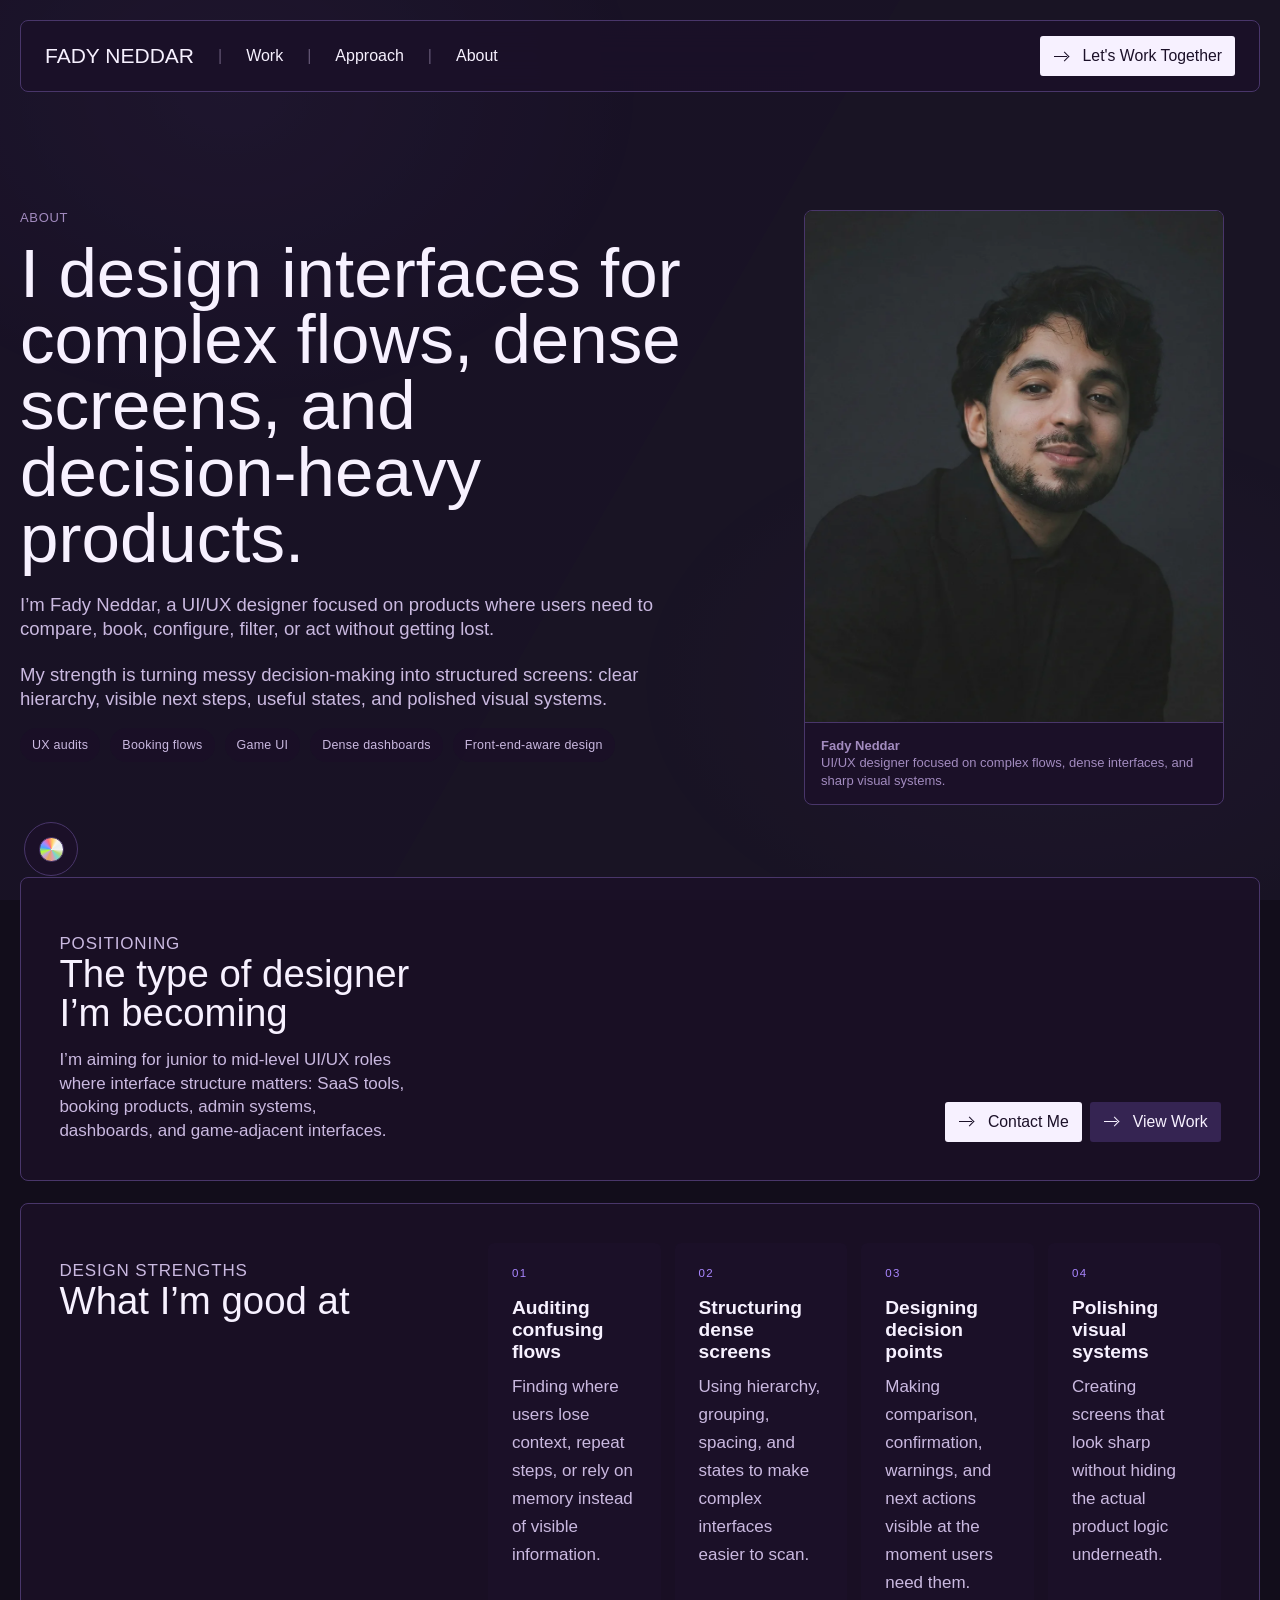
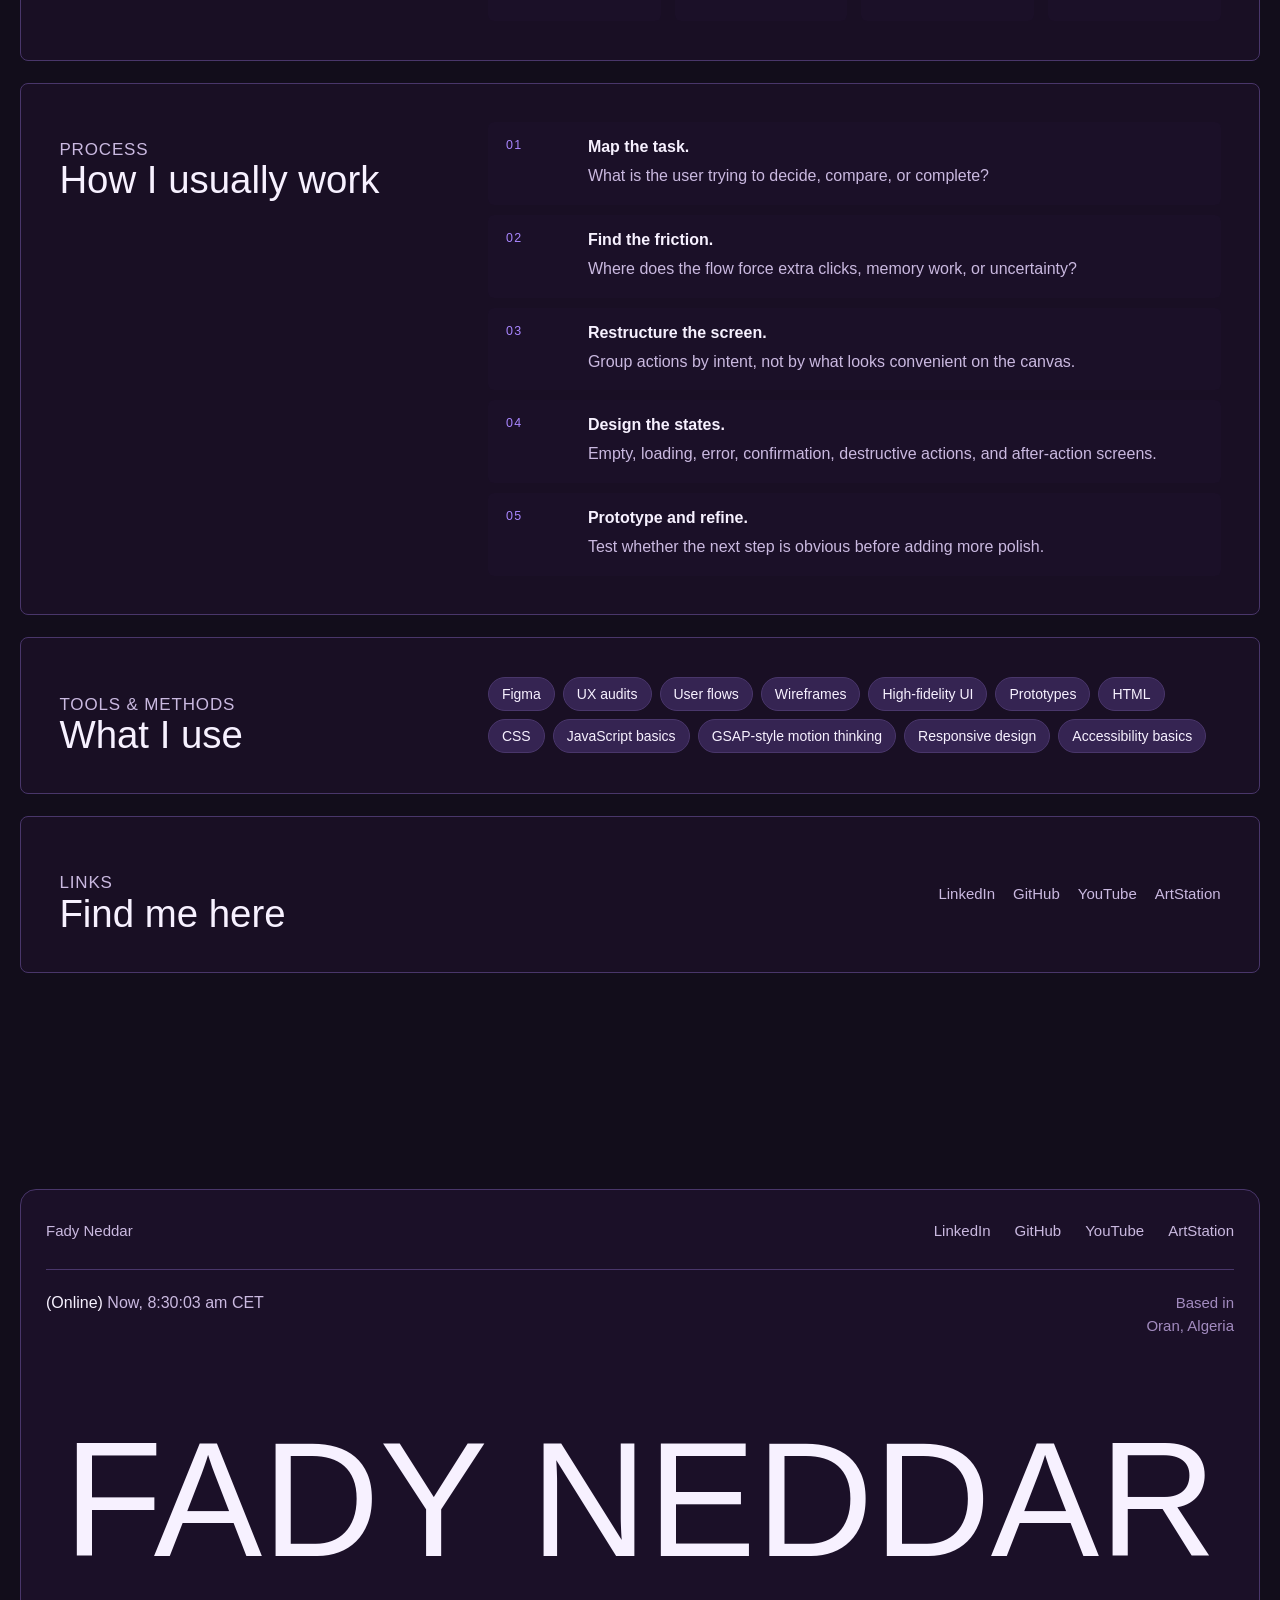
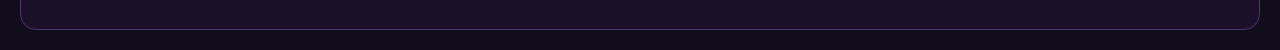
==== about.html @ a7735e92 "Initial commit" ====
<!doctype html>
<html lang="en" data-theme="violet">
  <head>
    <meta charset="utf-8" />
    <meta name="viewport" content="width=device-width, initial-scale=1" />
    <title>About | Fady Neddar - UI/UX Designer</title>
    <meta
      name="description"
      content="About Fady Neddar, a UI/UX designer focused on complex products, dashboards, booking flows, UX audits, prototypes, and interaction-heavy interfaces."
    />
    <meta property="og:type" content="website" />
    <meta property="og:title" content="About Fady Neddar - UI/UX Designer" />
    <meta
      property="og:description"
      content="UI/UX designer focused on complex products, dashboards, booking flows, UX audits, prototypes, and interaction-heavy interfaces."
    />
    <meta property="og:image" content="./imgs/social-preview.png" />
    <meta name="twitter:card" content="summary_large_image" />
    <meta name="twitter:title" content="About Fady Neddar - UI/UX Designer" />
    <meta
      name="twitter:description"
      content="UI/UX designer focused on complex products, dashboards, booking flows, UX audits, prototypes, and interaction-heavy interfaces."
    />
    <meta name="twitter:image" content="./imgs/social-preview.png" />
    <link rel="icon" href="./favicon.svg" type="image/svg+xml" />
    <meta name="theme-color" content="#121312" />
    <script>
      try {
        const theme = localStorage.getItem("portfolio-theme") || "default";
        const themeBackgrounds = {
          default: "#121312",
          olive: "#11140e",
          cyan: "#101618",
          wine: "#170f12",
          ember: "#17110d",
          plum: "#141018",
          mono: "#111111",
          paper: "#f3efe8",
          "mint-light": "#e9f0e8",
          "sky-light": "#e8eef0",
          "blush-light": "#f0e9e9",
          pink: "#f5e5ee",
          acid: "#0b1009",
          ocean: "#09111d",
          violet: "#120d1b",
          ruby: "#170d10",
          gold: "#171307",
          "teal-light": "#e2f2ef",
          "lilac-light": "#eee9f6",
          "citrus-light": "#f4f1df"
        };
        const themeTransitionBackgrounds = {
          default: "#0e0f0e",
          olive: "#0c100b",
          cyan: "#0b1010",
          wine: "#100b0d",
          ember: "#100d0a",
          plum: "#0f0c11",
          mono: "#050505",
          paper: "#ded9cf",
          "mint-light": "#d9e2d7",
          "sky-light": "#d7e2e6",
          "blush-light": "#e2d6d8",
          pink: "#ead1df",
          acid: "#080d07",
          ocean: "#060d16",
          violet: "#0e0916",
          ruby: "#10090b",
          gold: "#100d05",
          "teal-light": "#d0e5e0",
          "lilac-light": "#ddd5ea",
          "citrus-light": "#e5dec0"
        };
        document.documentElement.setAttribute("data-theme", theme);
        document.documentElement.style.setProperty("--initial-bg", themeBackgrounds[theme] || "#121312");
        document.documentElement.style.setProperty("--initial-transition-bg", themeTransitionBackgrounds[theme] || "#0e0f0e");
      } catch {
        document.documentElement.setAttribute("data-theme", "default");
        document.documentElement.style.setProperty("--initial-bg", "#121312");
        document.documentElement.style.setProperty("--initial-transition-bg", "#0e0f0e");
      }
    </script>
    <style>
      html,
      body {
        min-height: 100%;
        margin: 0;
        background: var(--initial-bg, #121312);
        color: #f1f1f1;
        color-scheme: dark;
      }

      body {
        min-height: 100vh;
      }

      .page-transition {
        position: fixed;
        inset: 0;
        z-index: 500;
        pointer-events: none;
        background: var(--initial-transition-bg, var(--initial-bg, #121312));
      }
    </style>
    <link rel="stylesheet" href="./styles.css" />
  </head>
  <body>
    <div class="page-transition" aria-hidden="true"></div>
    <div class="background-waves" aria-hidden="true">
      <span></span>
      <span></span>
      <span></span>
    </div>

    <header class="site-header" aria-label="Primary navigation">
      <nav class="nav-shell">
        <div class="nav-left">
          <a class="brand" href="./index.html" aria-label="Fady Neddar home">
            <span>Fady Neddar</span>
          </a>
          <span class="divider" aria-hidden="true">|</span>
          <a href="./work.html">Work</a>
          <span class="divider" aria-hidden="true">|</span>
          <a href="./index.html#approach">Approach</a>
          <span class="divider" aria-hidden="true">|</span>
          <a href="./about.html" aria-current="page">About</a>
        </div>
        <button
          class="mobile-menu-toggle"
          type="button"
          aria-label="Open menu"
          aria-expanded="false"
          aria-controls="mobile-menu"
          data-mobile-menu-toggle
        >
          <span aria-hidden="true"></span>
          <span aria-hidden="true"></span>
        </button>
        <button class="button button-light nav-cta" type="button" data-contact-open>
          <span class="icon-arrow" aria-hidden="true"></span>
          <span>Let's Work Together</span>
        </button>
        <div class="mobile-menu" id="mobile-menu" data-mobile-menu aria-hidden="true">
          <a href="./work.html">Work</a>
          <a href="./index.html#approach">Approach</a>
          <a href="./about.html" aria-current="page">About</a>
          <button class="button button-light" type="button" data-contact-open>
            <span class="icon-arrow" aria-hidden="true"></span>
            <span>Let's Work Together</span>
          </button>
        </div>
      </nav>
    </header>

    <main id="top" class="about-page about-page-upgraded">
      <section class="about-hero" aria-labelledby="about-title">
        <div class="about-copy">
          <p class="about-kicker">About</p>
          <h1 id="about-title">I design interfaces for complex flows, dense screens, and decision-heavy products.</h1>
          <p>
            I’m Fady Neddar, a UI/UX designer focused on products where users need to compare, book, configure, filter, or act without getting lost.
          </p>
          <p>
            My strength is turning messy decision-making into structured screens: clear hierarchy, visible next steps, useful states, and polished visual systems.
          </p>
          <div class="proof-strip compact" aria-label="Core focus">
            <span>UX audits</span>
            <span>Booking flows</span>
            <span>Game UI</span>
            <span>Dense dashboards</span>
            <span>Front-end-aware design</span>
          </div>
        </div>

        <figure class="about-portrait">
          <img src="./imgs/fady-neddar-portrait.webp" alt="Portrait of Fady Neddar" fetchpriority="high" decoding="async" />
          <figcaption>
            <strong>Fady Neddar</strong><br />
            UI/UX designer focused on complex flows, dense interfaces, and sharp visual systems.
          </figcaption>
        </figure>
      </section>

      <section class="about-panel about-cv" aria-labelledby="positioning-title">
        <div>
          <p class="about-kicker">Positioning</p>
          <h2 id="positioning-title">The type of designer I’m becoming</h2>
          <p>
            I’m aiming for junior to mid-level UI/UX roles where interface structure matters: SaaS tools, booking products, admin systems, dashboards, and game-adjacent interfaces.
          </p>
        </div>
        <div class="about-actions">
          <a class="button button-light" href="mailto:fadyneddar@gmail.com?subject=Portfolio%20conversation">
            <span class="icon-arrow" aria-hidden="true"></span>
            <span>Contact Me</span>
          </a>
          <a class="button button-dark" href="./work.html">
            <span class="icon-arrow" aria-hidden="true"></span>
            <span>View Work</span>
          </a>
        </div>
      </section>

      <section class="about-panel" aria-labelledby="focus-title">
        <div>
          <p class="about-kicker">Design strengths</p>
          <h2 id="focus-title">What I’m good at</h2>
        </div>
        <div class="about-focus-grid">
          <article>
            <span>01</span>
            <h3>Auditing confusing flows</h3>
            <p>Finding where users lose context, repeat steps, or rely on memory instead of visible information.</p>
          </article>
          <article>
            <span>02</span>
            <h3>Structuring dense screens</h3>
            <p>Using hierarchy, grouping, spacing, and states to make complex interfaces easier to scan.</p>
          </article>
          <article>
            <span>03</span>
            <h3>Designing decision points</h3>
            <p>Making comparison, confirmation, warnings, and next actions visible at the moment users need them.</p>
          </article>
          <article>
            <span>04</span>
            <h3>Polishing visual systems</h3>
            <p>Creating screens that look sharp without hiding the actual product logic underneath.</p>
          </article>
        </div>
      </section>

      <section class="about-panel" aria-labelledby="process-title">
        <div>
          <p class="about-kicker">Process</p>
          <h2 id="process-title">How I usually work</h2>
        </div>
        <ol class="process-list" aria-label="Design process">
          <li><strong>Map the task.</strong><span>What is the user trying to decide, compare, or complete?</span></li>
          <li><strong>Find the friction.</strong><span>Where does the flow force extra clicks, memory work, or uncertainty?</span></li>
          <li><strong>Restructure the screen.</strong><span>Group actions by intent, not by what looks convenient on the canvas.</span></li>
          <li><strong>Design the states.</strong><span>Empty, loading, error, confirmation, destructive actions, and after-action screens.</span></li>
          <li><strong>Prototype and refine.</strong><span>Test whether the next step is obvious before adding more polish.</span></li>
        </ol>
      </section>

      <section class="about-panel" aria-labelledby="credibility-title">
        <div>
          <p class="about-kicker">Tools & methods</p>
          <h2 id="credibility-title">What I use</h2>
        </div>
        <ul class="skill-chip-list" aria-label="Skills and tools">
          <li>Figma</li>
          <li>UX audits</li>
          <li>User flows</li>
          <li>Wireframes</li>
          <li>High-fidelity UI</li>
          <li>Prototypes</li>
          <li>HTML</li>
          <li>CSS</li>
          <li>JavaScript basics</li>
          <li>GSAP-style motion thinking</li>
          <li>Responsive design</li>
          <li>Accessibility basics</li>
        </ul>
      </section>

      <section class="about-panel about-links" aria-labelledby="links-title">
        <div>
          <p class="about-kicker">Links</p>
          <h2 id="links-title">Find me here</h2>
        </div>
        <nav class="social-links" aria-label="Social links">
          <a href="https://www.linkedin.com/in/fady-neddar-0b409b3a3/" target="_blank" rel="noopener noreferrer">LinkedIn</a>
          <a href="https://github.com/neddarfaddy" target="_blank" rel="noopener noreferrer">GitHub</a>
          <a href="https://www.youtube.com/@Shaheen602" target="_blank" rel="noopener noreferrer">YouTube</a>
          <a href="https://www.artstation.com/shahin31" target="_blank" rel="noopener noreferrer">ArtStation</a>
        </nav>
      </section>
    </main>

    <footer class="site-footer" id="contact">
      <div class="footer-top">
        <p>Fady Neddar</p>
        <div class="footer-link-stack">
          <nav class="social-links footer-socials" aria-label="Social links">
            <a href="https://www.linkedin.com/in/fady-neddar-0b409b3a3/" target="_blank" rel="noopener noreferrer">LinkedIn</a>
            <a href="https://github.com/neddarfaddy" target="_blank" rel="noopener noreferrer">GitHub</a>
            <a href="https://www.youtube.com/@Shaheen602" target="_blank" rel="noopener noreferrer">YouTube</a>
            <a href="https://www.artstation.com/shahin31" target="_blank" rel="noopener noreferrer">ArtStation</a>
          </nav>
        </div>
      </div>

      <div class="footer-middle">
        <div>
          <p>
            <span>(Online)</span>
            <span id="footer-time">Now, --:--:-- GMT+1</span>
          </p>
        </div>
        <address>
          <span>Based in</span>
          <span>Oran, Algeria</span>
        </address>
      </div>

      <p class="footer-wordmark">Fady Neddar</p>
    </footer>

    <div class="contact-drawer-shell" id="contact-drawer" aria-hidden="true" inert>
      <button class="contact-backdrop" type="button" data-contact-close aria-label="Close contact form"></button>
      <aside class="contact-drawer" role="dialog" aria-modal="true" aria-labelledby="contact-title" tabindex="-1">
        <button class="drawer-close" type="button" data-contact-close aria-label="Close contact form">x</button>

        <div class="drawer-intro">
          <p>Contact</p>
          <h2 id="contact-title">Let's Work Together</h2>
          <p>Got a role, project, or design audit in mind? Send a short message and I'll reply soon.</p>
        </div>

        <nav class="social-links drawer-socials" aria-label="Social links">
          <a href="https://www.linkedin.com/in/fady-neddar-0b409b3a3/" target="_blank" rel="noopener noreferrer">LinkedIn</a>
          <a href="https://github.com/neddarfaddy" target="_blank" rel="noopener noreferrer">GitHub</a>
          <a href="https://www.youtube.com/@Shaheen602" target="_blank" rel="noopener noreferrer">YouTube</a>
          <a href="https://www.artstation.com/shahin31" target="_blank" rel="noopener noreferrer">ArtStation</a>
        </nav>

        <form class="contact-form" id="contact-form" action="https://formsubmit.co/fadyneddar@gmail.com" method="POST">
          <input type="hidden" name="_captcha" value="false" />
          <input type="hidden" name="_template" value="table" />
          <input type="hidden" name="_subject" value="Portfolio enquiry from Fady Neddar portfolio" />
          <input class="form-honey" type="text" name="_honey" tabindex="-1" autocomplete="off" aria-hidden="true" />
          <div class="form-row">
            <label><span>First Name <em>*</em></span><input type="text" name="firstName" placeholder="First name" required /></label>
            <label><span>Last Name <em>*</em></span><input type="text" name="lastName" placeholder="Last name" required /></label>
          </div>
          <label><span>Email Address <em>*</em></span><input type="email" name="email" placeholder="email@company.com" required /></label>
          <label><span>Message <em>*</em></span><textarea name="message" placeholder="Your message" required></textarea></label>
          <p class="form-status" data-form-status aria-live="polite"></p>
          <button class="button button-light send-button" type="submit"><span class="icon-arrow" aria-hidden="true"></span><span>Send Message</span></button>
        </form>
      </aside>
    </div>

    <div class="theme-picker" data-theme-picker>
      <div class="theme-menu" id="theme-menu" aria-hidden="true">
        <button class="theme-option" type="button" data-theme-value="default"><span class="theme-swatch swatch-default" aria-hidden="true"></span><span>Default</span></button>
        <button class="theme-option" type="button" data-theme-value="olive"><span class="theme-swatch swatch-olive" aria-hidden="true"></span><span>Olive</span></button>
        <button class="theme-option" type="button" data-theme-value="cyan"><span class="theme-swatch swatch-cyan" aria-hidden="true"></span><span>Cyan</span></button>
        <button class="theme-option" type="button" data-theme-value="wine"><span class="theme-swatch swatch-wine" aria-hidden="true"></span><span>Wine</span></button>
        <button class="theme-option" type="button" data-theme-value="ember"><span class="theme-swatch swatch-ember" aria-hidden="true"></span><span>Ember</span></button>
        <button class="theme-option" type="button" data-theme-value="plum"><span class="theme-swatch swatch-plum" aria-hidden="true"></span><span>Plum</span></button>
        <button class="theme-option" type="button" data-theme-value="mono"><span class="theme-swatch swatch-mono" aria-hidden="true"></span><span>Mono</span></button>
        <button class="theme-option" type="button" data-theme-value="paper"><span class="theme-swatch swatch-paper" aria-hidden="true"></span><span>Paper</span></button>
        <button class="theme-option" type="button" data-theme-value="mint-light"><span class="theme-swatch swatch-mint-light" aria-hidden="true"></span><span>Mint</span></button>
        <button class="theme-option" type="button" data-theme-value="sky-light"><span class="theme-swatch swatch-sky-light" aria-hidden="true"></span><span>Sky</span></button>
        <button class="theme-option" type="button" data-theme-value="blush-light"><span class="theme-swatch swatch-blush-light" aria-hidden="true"></span><span>Blush</span></button>
        <button class="theme-option" type="button" data-theme-value="pink"><span class="theme-swatch swatch-pink" aria-hidden="true"></span><span>Pink</span></button>
      </div>
      <button class="theme-toggle" type="button" aria-label="Choose color theme" aria-expanded="false" aria-controls="theme-menu" data-theme-toggle>
        <span class="theme-toggle-mark" aria-hidden="true"></span>
      </button>
    </div>

    <script data-gsap src="https://cdn.jsdelivr.net/npm/gsap@3/dist/gsap.min.js"></script>
    <script src="./script.js"></script>
  </body>
</html>
---- styles.css ----
:root {
  --background: #121312;
  --panel: #151615;
  --panel-rgb: 21, 22, 21;
  --panel-raised: #191a19;
  --panel-muted: #1c1d1c;
  --panel-soft: #232423;
  --stroke: #1c1d1c;
  --text: #f1f1f1;
  --text-muted: #bababa;
  --text-subtle: #9f9f9f;
  --text-dim: #676867;
  --accent: #d6d6d6;
  --transition-bg: #0e0f0e;
  --button-light-hover: #c9c9c9;
  --button-light-hover-text: var(--panel);
  --button-dark-hover: #3a3b3a;
  --button-dark-hover-text: var(--text);
  --max-width: 1600px;
}

html[data-theme="olive"] {
  --background: #10140f;
  --panel: #151a14;
  --panel-rgb: 21, 26, 20;
  --panel-raised: #192018;
  --panel-muted: #20281f;
  --panel-soft: #263125;
  --stroke: #273326;
  --text: #eff3ea;
  --text-muted: #bdc7b7;
  --text-subtle: #8f9b88;
  --text-dim: #798b5f;
  --accent: #b8d879;
  --transition-bg: #0c100b;
  --button-light-hover: #d9e7c7;
  --button-light-hover-text: var(--panel);
  --button-dark-hover: #354232;
  --button-dark-hover-text: var(--text);
}

html[data-theme="cyan"] {
  --background: #0f1212;
  --panel: #141919;
  --panel-rgb: 20, 25, 25;
  --panel-raised: #172020;
  --panel-muted: #1e2929;
  --panel-soft: #233333;
  --stroke: #263838;
  --text: #edf7f5;
  --text-muted: #b5c8c5;
  --text-subtle: #8ca3a0;
  --text-dim: #5f8f8a;
  --accent: #76d8cf;
  --transition-bg: #0b1010;
  --button-light-hover: #c8efeb;
  --button-light-hover-text: var(--panel);
  --button-dark-hover: #304545;
  --button-dark-hover-text: var(--text);
}

html[data-theme="wine"] {
  --background: #150f11;
  --panel: #1b1316;
  --panel-rgb: 27, 19, 22;
  --panel-raised: #21161a;
  --panel-muted: #2a1b20;
  --panel-soft: #342229;
  --stroke: #39262c;
  --text: #f5eeee;
  --text-muted: #cbb9ba;
  --text-subtle: #a18b8e;
  --text-dim: #986171;
  --accent: #e09aab;
  --transition-bg: #100b0d;
  --button-light-hover: #ead5da;
  --button-light-hover-text: var(--panel);
  --button-dark-hover: #442b34;
  --button-dark-hover-text: var(--text);
}

html[data-theme="ember"] {
  --background: #14110e;
  --panel: #1a1611;
  --panel-rgb: 26, 22, 17;
  --panel-raised: #211b14;
  --panel-muted: #2a2218;
  --panel-soft: #342a1d;
  --stroke: #3a2d20;
  --text: #f4efe7;
  --text-muted: #c8b9a6;
  --text-subtle: #a2927c;
  --text-dim: #a67443;
  --accent: #e3a85d;
  --transition-bg: #100d0a;
  --button-light-hover: #ead7bd;
  --button-light-hover-text: var(--panel);
  --button-dark-hover: #443622;
  --button-dark-hover-text: var(--text);
}

html[data-theme="plum"] {
  --background: #131015;
  --panel: #18141b;
  --panel-rgb: 24, 20, 27;
  --panel-raised: #1e1822;
  --panel-muted: #261e2b;
  --panel-soft: #302538;
  --stroke: #342941;
  --text: #f2eef5;
  --text-muted: #c4b8ca;
  --text-subtle: #9e8da8;
  --text-dim: #8f70a6;
  --accent: #c7a0df;
  --transition-bg: #0f0c11;
  --button-light-hover: #e2d4eb;
  --button-light-hover-text: var(--panel);
  --button-dark-hover: #40304a;
  --button-dark-hover-text: var(--text);
}

html[data-theme="mono"] {
  --background: #0d0d0d;
  --panel: #151515;
  --panel-rgb: 21, 21, 21;
  --panel-raised: #1a1a1a;
  --panel-muted: #222222;
  --panel-soft: #2b2b2b;
  --stroke: #303030;
  --text: #f8f8f8;
  --text-muted: #c6c6c6;
  --text-subtle: #969696;
  --text-dim: #6f6f6f;
  --accent: #ffffff;
  --transition-bg: #050505;
  --button-light-hover: #dedede;
  --button-light-hover-text: var(--panel);
  --button-dark-hover: #404040;
  --button-dark-hover-text: var(--text);
}

html[data-theme="default"] {
  --background: #121312;
  --panel: #151615;
  --panel-rgb: 21, 22, 21;
  --panel-raised: #191a19;
  --panel-muted: #1c1d1c;
  --panel-soft: #232423;
  --stroke: #1c1d1c;
  --text: #f1f1f1;
  --text-muted: #bababa;
  --text-subtle: #9f9f9f;
  --text-dim: #676867;
  --accent: #d6d6d6;
  --transition-bg: #0e0f0e;
  --button-light-hover: #c9c9c9;
  --button-light-hover-text: var(--panel);
  --button-dark-hover: #3a3b3a;
  --button-dark-hover-text: var(--text);
}

html[data-theme="paper"] {
  --background: #eeeae2;
  --panel: #f8f5ee;
  --panel-rgb: 248, 245, 238;
  --panel-raised: #ffffff;
  --panel-muted: #ded8cc;
  --panel-soft: #e7e1d6;
  --stroke: #d2cabd;
  --text: #171715;
  --text-muted: #47443e;
  --text-subtle: #706b62;
  --text-dim: #9b9386;
  --accent: #7a6f5d;
  --transition-bg: #ded9cf;
  --button-light-hover: #7a6f5d;
  --button-light-hover-text: #f8f5ee;
  --button-dark-hover: #d0c7b8;
  --button-dark-hover-text: #171715;
}

html[data-theme="mint-light"] {
  --background: #e9f0e8;
  --panel: #f4faf3;
  --panel-rgb: 244, 250, 243;
  --panel-raised: #ffffff;
  --panel-muted: #d8e4d6;
  --panel-soft: #dfeadd;
  --stroke: #c9d8c6;
  --text: #121811;
  --text-muted: #3c4a39;
  --text-subtle: #63705f;
  --text-dim: #829875;
  --accent: #55784c;
  --transition-bg: #d9e2d7;
  --button-light-hover: #55784c;
  --button-light-hover-text: #f4faf3;
  --button-dark-hover: #c4d2c0;
  --button-dark-hover-text: #121811;
}

html[data-theme="sky-light"] {
  --background: #e8eef0;
  --panel: #f5fafb;
  --panel-rgb: 245, 250, 251;
  --panel-raised: #ffffff;
  --panel-muted: #d6e2e5;
  --panel-soft: #dfe9eb;
  --stroke: #c6d4d8;
  --text: #101618;
  --text-muted: #37484d;
  --text-subtle: #5f7176;
  --text-dim: #728f98;
  --accent: #3d7784;
  --transition-bg: #d7e2e6;
  --button-light-hover: #3d7784;
  --button-light-hover-text: #f5fafb;
  --button-dark-hover: #c2d1d5;
  --button-dark-hover-text: #101618;
}

html[data-theme="blush-light"] {
  --background: #f0e9e9;
  --panel: #fbf5f5;
  --panel-rgb: 251, 245, 245;
  --panel-raised: #ffffff;
  --panel-muted: #e4d6d7;
  --panel-soft: #ecdfe0;
  --stroke: #d8c8ca;
  --text: #191313;
  --text-muted: #4c3a3b;
  --text-subtle: #765f62;
  --text-dim: #a37b83;
  --accent: #9a5d6a;
  --transition-bg: #e2d6d8;
  --button-light-hover: #9a5d6a;
  --button-light-hover-text: #fbf5f5;
  --button-dark-hover: #d7c4c7;
  --button-dark-hover-text: #191313;
}

html[data-theme="pink"] {
  --background: #f5e5ee;
  --panel: #fff7fb;
  --panel-rgb: 255, 247, 251;
  --panel-raised: #ffffff;
  --panel-muted: #ead0dd;
  --panel-soft: #f0d8e5;
  --stroke: #dbb8c8;
  --text: #1b1016;
  --text-muted: #503543;
  --text-subtle: #7c5364;
  --text-dim: #b06382;
  --accent: #c74379;
  --transition-bg: #ead1df;
  --button-light-hover: #c74379;
  --button-light-hover-text: #fff7fb;
  --button-dark-hover: #e3bfd0;
  --button-dark-hover-text: #1b1016;
}

html[data-theme="acid"] {
  --background: #0b1009;
  --panel: #10170e;
  --panel-rgb: 16, 23, 14;
  --panel-raised: #141d11;
  --panel-muted: #1c2717;
  --panel-soft: #24331d;
  --stroke: #2f4524;
  --text: #f3ffe9;
  --text-muted: #c5d8b8;
  --text-subtle: #93aa84;
  --text-dim: #8caf54;
  --accent: #b7ff36;
  --transition-bg: #080d07;
  --button-light-hover: #d8ff8a;
  --button-light-hover-text: #10170e;
  --button-dark-hover: #314620;
  --button-dark-hover-text: var(--text);
}

html[data-theme="ocean"] {
  --background: #09111d;
  --panel: #0d1724;
  --panel-rgb: 13, 23, 36;
  --panel-raised: #111e2e;
  --panel-muted: #16283d;
  --panel-soft: #1d3450;
  --stroke: #254263;
  --text: #edf6ff;
  --text-muted: #b9cadb;
  --text-subtle: #86a0b8;
  --text-dim: #4c82b7;
  --accent: #49a7ff;
  --transition-bg: #060d16;
  --button-light-hover: #b9dcff;
  --button-light-hover-text: #0d1724;
  --button-dark-hover: #263f5d;
  --button-dark-hover-text: var(--text);
}

html[data-theme="violet"] {
  --background: #120d1b;
  --panel: #1b1028;
  --panel-rgb: 27, 16, 40;
  --panel-raised: #211532;
  --panel-muted: #2a1b40;
  --panel-soft: #352452;
  --stroke: #49366a;
  --text: #f7f1ff;
  --text-muted: #cab9e0;
  --text-subtle: #a28bbf;
  --text-dim: #9273c4;
  --accent: #a986ff;
  --transition-bg: #0e0916;
  --button-light-hover: #d9caff;
  --button-light-hover-text: #1b1028;
  --button-dark-hover: #44305f;
  --button-dark-hover-text: var(--text);
}

html[data-theme="ruby"] {
  --background: #170d10;
  --panel: #201113;
  --panel-rgb: 32, 17, 19;
  --panel-raised: #281619;
  --panel-muted: #351d21;
  --panel-soft: #43272c;
  --stroke: #5c3138;
  --text: #fff1f3;
  --text-muted: #dfb5bc;
  --text-subtle: #b9878f;
  --text-dim: #c95a69;
  --accent: #ff6b7a;
  --transition-bg: #10090b;
  --button-light-hover: #ffc2ca;
  --button-light-hover-text: #201113;
  --button-dark-hover: #56313a;
  --button-dark-hover-text: var(--text);
}

html[data-theme="gold"] {
  --background: #171307;
  --panel: #211a0c;
  --panel-rgb: 33, 26, 12;
  --panel-raised: #2a220f;
  --panel-muted: #352b13;
  --panel-soft: #443719;
  --stroke: #5c4b22;
  --text: #fff7df;
  --text-muted: #d9c89d;
  --text-subtle: #ae9663;
  --text-dim: #c49738;
  --accent: #ffd166;
  --transition-bg: #100d05;
  --button-light-hover: #ffe2a3;
  --button-light-hover-text: #211a0c;
  --button-dark-hover: #57471d;
  --button-dark-hover-text: var(--text);
}

html[data-theme="teal-light"] {
  --background: #e2f2ef;
  --panel: #f5fffd;
  --panel-rgb: 245, 255, 253;
  --panel-raised: #ffffff;
  --panel-muted: #cfe7e2;
  --panel-soft: #d8ede9;
  --stroke: #b8d9d2;
  --text: #0d1816;
  --text-muted: #344c48;
  --text-subtle: #5e7a75;
  --text-dim: #4e938a;
  --accent: #28766e;
  --transition-bg: #d0e5e0;
  --button-light-hover: #28766e;
  --button-light-hover-text: #f5fffd;
  --button-dark-hover: #bad7d1;
  --button-dark-hover-text: #0d1816;
}

html[data-theme="lilac-light"] {
  --background: #eee9f6;
  --panel: #fbf8ff;
  --panel-rgb: 251, 248, 255;
  --panel-raised: #ffffff;
  --panel-muted: #ded6ee;
  --panel-soft: #e7e0f3;
  --stroke: #cec2e2;
  --text: #15101d;
  --text-muted: #42374f;
  --text-subtle: #6e5f80;
  --text-dim: #8972bd;
  --accent: #6b58a8;
  --transition-bg: #ddd5ea;
  --button-light-hover: #6b58a8;
  --button-light-hover-text: #fbf8ff;
  --button-dark-hover: #cfc3e3;
  --button-dark-hover-text: #15101d;
}

html[data-theme="citrus-light"] {
  --background: #f4f1df;
  --panel: #fffcec;
  --panel-rgb: 255, 252, 236;
  --panel-raised: #ffffff;
  --panel-muted: #e9e1bf;
  --panel-soft: #f0e8ca;
  --stroke: #d8cea3;
  --text: #171409;
  --text-muted: #49432d;
  --text-subtle: #746b49;
  --text-dim: #a89132;
  --accent: #8a741c;
  --transition-bg: #e5dec0;
  --button-light-hover: #8a741c;
  --button-light-hover-text: #fffcec;
  --button-dark-hover: #d8ce9e;
  --button-dark-hover-text: #171409;
}

* {
  box-sizing: border-box;
}

html {
  scroll-behavior: smooth;
  min-height: 100%;
  background: var(--background);
  scrollbar-color: var(--accent) var(--background);
  scrollbar-width: thin;
}

body {
  position: relative;
  display: flow-root;
  isolation: isolate;
  min-height: 100vh;
  width: 100%;
  margin: 0;
  overflow-x: hidden;
  background: var(--background);
  background-attachment: fixed;
  color: var(--text);
  font-family: "PP Neue Montreal", "Neue Montreal", Inter, Arial, sans-serif;
  font-weight: 500;
  letter-spacing: 0;
  transition: background 220ms ease, color 220ms ease;
}

body::before {
  content: "";
  position: fixed;
  inset: 0;
  z-index: 0;
  pointer-events: none;
  background:
    radial-gradient(
      ellipse at 18% 10%,
      color-mix(in srgb, var(--accent) 8%, transparent) 0,
      transparent 34vw
    ),
    radial-gradient(
      ellipse at 82% 76%,
      color-mix(in srgb, var(--text-dim) 8%, transparent) 0,
      transparent 34vw
    );
  opacity: 0.68;
}

html[data-theme="paper"] body::before,
html[data-theme="mint-light"] body::before,
html[data-theme="sky-light"] body::before,
html[data-theme="blush-light"] body::before,
html[data-theme="pink"] body::before,
html[data-theme="teal-light"] body::before,
html[data-theme="lilac-light"] body::before,
html[data-theme="citrus-light"] body::before {
  opacity: 0.78;
}

.background-waves {
  position: fixed;
  top: 0;
  right: -50%;
  bottom: 0;
  left: -50%;
  z-index: 0;
  pointer-events: none;
  overflow: hidden;
  opacity: 0.3;
}

.background-waves span {
  position: absolute;
  inset: 0;
  background-image:
    linear-gradient(
      -60deg,
      color-mix(in srgb, var(--background) 62%, var(--accent) 38%) 50%,
      color-mix(in srgb, var(--background) 78%, var(--text-dim) 22%) 50%
    );
  transform: translate3d(0, 0, 0);
  animation: diagonal-slide 30s ease-in-out infinite alternate;
  will-change: transform;
}

.background-waves span:nth-child(2) {
  background-image:
    linear-gradient(
      -60deg,
      color-mix(in srgb, var(--background) 74%, var(--panel-raised) 26%) 50%,
      color-mix(in srgb, var(--background) 66%, var(--accent) 34%) 50%
    );
  animation-direction: alternate-reverse;
  animation-duration: 42s;
  opacity: 0.64;
}

.background-waves span:nth-child(3) {
  background-image:
    linear-gradient(
      -60deg,
      color-mix(in srgb, var(--background) 76%, var(--text) 14%) 50%,
      color-mix(in srgb, var(--background) 70%, var(--panel-soft) 30%) 50%
    );
  animation-duration: 54s;
  opacity: 0.52;
}

@keyframes diagonal-slide {
  from {
    transform: translateX(-25%);
  }
  to {
    transform: translateX(25%);
  }
}

html[data-theme="paper"] .background-waves,
html[data-theme="mint-light"] .background-waves,
html[data-theme="sky-light"] .background-waves,
html[data-theme="blush-light"] .background-waves,
html[data-theme="pink"] .background-waves,
html[data-theme="teal-light"] .background-waves,
html[data-theme="lilac-light"] .background-waves,
html[data-theme="citrus-light"] .background-waves {
  opacity: 0.42;
}

.site-header,
main,
.site-footer {
  position: relative;
  z-index: 2;
}

.page-transition {
  position: fixed;
  inset: 0;
  z-index: 500;
  pointer-events: none;
  background: var(--transition-bg, var(--initial-transition-bg, var(--background, #121312)));
  transform: translateY(0);
  will-change: transform;
}

::-webkit-scrollbar {
  width: 12px;
  height: 12px;
}

::-webkit-scrollbar-track {
  background: var(--background);
}

::-webkit-scrollbar-thumb {
  border: 3px solid var(--background);
  border-radius: 999px;
  background: var(--panel-soft);
}

::-webkit-scrollbar-thumb:hover {
  background: var(--accent);
}

@supports (min-height: 100dvh) {
  body {
    min-height: 100dvh;
  }
}

a {
  color: inherit;
  text-decoration: none;
  transition: color 180ms ease;
}

button,
a {
  -webkit-tap-highlight-color: transparent;
}

button {
  font: inherit;
}

a:focus-visible,
button:focus-visible,
input:focus-visible,
select:focus-visible,
textarea:focus-visible {
  outline: 2px solid var(--accent);
  outline-offset: 3px;
}

input:focus-visible,
select:focus-visible,
textarea:focus-visible {
  border-color: var(--accent);
}

body.contact-open {
  overflow: hidden;
}

body.media-open {
  overflow: hidden;
}

.site-header {
  position: sticky;
  top: 20px;
  z-index: 20;
  width: min(var(--max-width), calc(100% - 40px));
  margin: 20px auto 0;
}

.nav-shell {
  min-height: 72px;
  display: flex;
  align-items: center;
  justify-content: space-between;
  position: relative;
  gap: 24px;
  padding: 0 24px;
  border: 1px solid var(--stroke);
  border-radius: 8px;
  background: rgba(var(--panel-rgb), 0.88);
  backdrop-filter: blur(18px);
}

.nav-left {
  display: flex;
  align-items: center;
  gap: 24px;
  min-width: 0;
  color: var(--text);
  font-size: 16px;
  line-height: 1.35;
}

.brand {
  display: inline-flex;
  align-items: center;
  gap: 0;
  font-size: 21px;
  text-transform: uppercase;
  white-space: nowrap;
}

.brand-mark {
  width: 28px;
  height: 28px;
  border-radius: 3px;
  object-fit: cover;
}

.mobile-menu-toggle,
.mobile-menu {
  display: none;
}

.mobile-menu-toggle {
  width: 42px;
  height: 38px;
  place-items: center;
  border: 1px solid var(--stroke);
  border-radius: 4px;
  background: var(--panel-soft);
  color: var(--text);
  cursor: pointer;
}

.mobile-menu-toggle span {
  width: 18px;
  border-top: 1.5px solid currentColor;
  transition: transform 180ms ease;
}

.site-header.is-menu-open .mobile-menu-toggle span:first-child {
  transform: translateY(4px) rotate(45deg);
}

.site-header.is-menu-open .mobile-menu-toggle span:last-child {
  transform: translateY(-4px) rotate(-45deg);
}

.mobile-menu {
  position: absolute;
  left: 0;
  right: 0;
  top: calc(100% + 8px);
  gap: 4px;
  padding: 10px;
  border: 1px solid var(--stroke);
  border-radius: 8px;
  background: rgba(var(--panel-rgb), 0.98);
  opacity: 0;
  pointer-events: none;
  transform: translateY(-6px);
  transition: opacity 180ms ease, transform 180ms ease;
}

.site-header.is-menu-open .mobile-menu {
  opacity: 1;
  pointer-events: auto;
  transform: translateY(0);
}

.mobile-menu a,
.mobile-menu .button {
  min-height: 42px;
  width: 100%;
}

.mobile-menu a {
  display: flex;
  align-items: center;
  border-radius: 4px;
  padding: 0 10px;
  color: var(--text-muted);
  font-size: 16px;
}

.mobile-menu a:hover {
  background: var(--panel-soft);
  color: var(--text);
}

.divider {
  color: var(--text-muted);
  opacity: 0.4;
}

.button {
  min-height: 40px;
  display: inline-flex;
  align-items: center;
  justify-content: center;
  gap: 14px;
  border: 0;
  border-radius: 3px;
  padding: 12px 13px;
  font-size: 15.8px;
  line-height: 1;
  white-space: nowrap;
  cursor: pointer;
  transition: background 180ms ease, color 180ms ease;
}

.button:hover {
  transform: none;
}

.button-light {
  background: var(--text);
  color: var(--panel);
}

.button-light:hover {
  background: var(--button-light-hover);
  color: var(--button-light-hover-text);
}

.button-dark {
  background: var(--panel-soft);
  color: var(--text);
}

.button-dark:hover {
  background: var(--button-dark-hover);
  color: var(--button-dark-hover-text);
}

.nav-left a:hover,
.email-card:hover,
.case-link:hover,
.footer-top a:hover,
.social-links a:hover,
.policy-check a:hover {
  color: var(--text-subtle);
}

.brand:hover {
  color: var(--text-muted);
}

.icon-arrow {
  position: relative;
  width: 16px;
  height: 11px;
  display: inline-block;
  flex: 0 0 16px;
}

.icon-arrow::before {
  content: "";
  position: absolute;
  left: 1px;
  top: 5px;
  width: 13px;
  border-top: 1.5px solid currentColor;
}

.icon-arrow::after {
  content: "";
  position: absolute;
  right: 1px;
  top: 2px;
  width: 6px;
  height: 6px;
  border-top: 1.5px solid currentColor;
  border-right: 1.5px solid currentColor;
  transform: rotate(45deg);
}

.hero,
.approach,
.site-footer {
  width: min(var(--max-width), calc(100% - 40px));
  margin-inline: auto;
}

.hero {
  position: relative;
  isolation: isolate;
  overflow: hidden;
  display: grid;
  grid-template-rows: auto 1fr;
  min-height: calc(100svh - 20px);
  row-gap: clamp(56px, 10vh, 128px);
  padding-top: clamp(34px, 4vh, 52px);
  padding-bottom: clamp(84px, 9vh, 128px);
}

.hero::before {
  display: none;
}

.hero-grid,
.work-row {
  position: relative;
  z-index: 1;
}

.hero-grid {
  display: grid;
  grid-template-columns: minmax(320px, 522px) minmax(260px, 318px);
  justify-content: space-between;
  align-items: start;
  gap: 64px;
  min-height: 0;
}

.intro-title {
  margin: 0;
  max-width: 522px;
  color: var(--text);
  font-size: clamp(34px, 3vw, 40px);
  line-height: 1.05;
  font-weight: 500;
  letter-spacing: 0;
}

.intro-copy {
  display: grid;
  gap: 18px;
}

.intro-support {
  max-width: 500px;
  margin: 0;
  color: var(--text-muted);
  font-size: clamp(18px, 1.45vw, 22px);
  line-height: 1.25;
}

.intro-title span,
.statement span {
  color: var(--text-dim);
}

.contact-panel {
  width: 318px;
  justify-self: end;
  padding-top: 3px;
}

.email-card {
  position: relative;
  width: 100%;
  min-height: 156px;
  display: grid;
  align-content: space-between;
  gap: 18px;
  border: 0;
  padding: 4px 42px 4px 0;
  background: transparent;
  color: var(--text);
  text-align: left;
  cursor: pointer;
}

.email-card::before {
  content: "";
  width: 44px;
  height: 1px;
  background: var(--text-dim);
}

.email-card-label,
.email-card-note {
  color: var(--text-muted);
  font-size: 14px;
  line-height: 1.3;
}

.email-card-address {
  max-width: 100%;
  color: var(--text);
  font-size: clamp(18px, 1.6vw, 24px);
  line-height: 1.04;
  overflow-wrap: anywhere;
}

.email-card .icon-arrow {
  position: absolute;
  right: 0;
  bottom: 19px;
}

.work-row {
  display: grid;
  grid-template-columns: minmax(320px, 398px) minmax(720px, 920px);
  justify-content: space-between;
  align-items: end;
  align-self: end;
  gap: 72px;
}

.availability {
  padding-bottom: 2px;
}

.clock-line {
  display: flex;
  gap: 8px;
  color: var(--text-muted);
}

.availability p {
  margin: 0;
  color: var(--text-muted);
  font-size: 16px;
  line-height: 1.35;
}

.availability .clock-line {
  margin-bottom: 24px;
}

.button-row {
  display: flex;
  flex-wrap: wrap;
  gap: 8px;
  margin-top: 18px;
}

.project-grid {
  display: grid;
  grid-template-columns: repeat(3, minmax(0, 1fr));
  gap: 15px;
}

.project-card {
  min-height: 410px;
  display: flex;
  flex-direction: column;
  padding: 12px 12px 14px;
  border: 1px solid var(--stroke);
  border-radius: 3px;
  background: var(--panel);
  color: inherit;
  cursor: pointer;
  text-decoration: none;
  transition: background 180ms ease, border-color 180ms ease;
}

.project-card:hover {
  background: var(--panel-soft);
  border-color: var(--accent);
}

.project-card:focus-visible {
  outline: 1px solid var(--accent);
  outline-offset: 4px;
}

.project-media {
  width: 100%;
  aspect-ratio: 430 / 244;
  border-radius: 3px;
  overflow: hidden;
  background-color: var(--panel-muted);
}

.project-media-blank {
  position: relative;
}

.project-media-blank::before {
  content: "";
  position: absolute;
  inset: 28px;
  border: 1px solid color-mix(in srgb, var(--text) 6%, transparent);
  background:
    linear-gradient(90deg, transparent 49%, color-mix(in srgb, var(--text) 5%, transparent) 50%, transparent 51%),
    linear-gradient(0deg, transparent 49%, color-mix(in srgb, var(--text) 5%, transparent) 50%, transparent 51%);
}

.project-media-image {
  background: url("imgs/marathon-after-mainmenu-1600.jpg") center / cover no-repeat;
}

.project-media-careroute {
  position: relative;
  display: grid;
  grid-template-columns: 0.72fr 1fr;
  grid-template-rows: 1fr 1fr;
  gap: 8px;
  padding: 14px;
  background:
    linear-gradient(135deg, color-mix(in srgb, var(--accent) 18%, transparent), transparent 46%),
    var(--panel-muted);
}

.project-media-careroute span {
  border: 1px solid color-mix(in srgb, var(--text) 10%, transparent);
  border-radius: 3px;
  background-color: color-mix(in srgb, var(--panel) 72%, var(--background));
  background-size: cover;
  background-position: top center;
}

.project-media-careroute span:first-child {
  grid-row: span 2;
  background-image: url("imgs/careroute-feed.webp");
}

.project-media-careroute span:nth-child(2) {
  background-image: url("imgs/careroute-result.webp");
}

.project-media-careroute span:nth-child(3) {
  background-image: url("imgs/careroute-doctor-time-booking.webp");
}

.project-media-elder {
  background:
    linear-gradient(180deg, rgba(23, 12, 8, 0.1), rgba(23, 12, 8, 0.5)),
    url("imgs/es-mainmenu-press-1600.jpg");
  background-size: cover;
  background-position: center;
}

.project-card h2 {
  margin: 10px 0 0;
  color: var(--text);
  font-size: 18px;
  line-height: 1.2;
  font-weight: 500;
  letter-spacing: 0;
}

.project-category {
  margin-top: 16px;
  color: var(--text-dim);
  font-size: 11px;
  line-height: 1.25;
  letter-spacing: 0.04em;
  text-transform: uppercase;
}

.project-card p {
  margin: 16px 0 0;
  color: var(--text-subtle);
  font-size: 13.2px;
  line-height: 1.35;
}

.case-link {
  width: min(100%, 358px);
  min-height: 31px;
  display: flex;
  align-items: center;
  gap: 16px;
  margin-top: auto;
  padding-top: 14px;
  border-top: 1px solid var(--stroke);
  color: var(--text);
  font-size: 16px;
  line-height: 1.2;
}

.work-index {
  width: min(var(--max-width), calc(100% - 40px));
  margin: 190px auto 0;
}

.work-index-heading {
  margin-bottom: 48px;
}

.work-index-heading p {
  margin: 0 0 8px;
  color: var(--text-dim);
  font-size: 14px;
  line-height: 1.35;
}

.work-index-heading h1,
.work-index-heading h2 {
  max-width: 920px;
  margin: 0;
  color: var(--text);
  font-size: clamp(34px, 4vw, 48px);
  line-height: 1.05;
  font-weight: 500;
  letter-spacing: 0;
}

.work-stack {
  display: grid;
  gap: 20px;
}

.work-page .work-index {
  margin-top: 146px;
}

.work-index-card {
  display: block;
  overflow: hidden;
  border: 1px solid var(--stroke);
  border-radius: 8px;
  padding: clamp(22px, 2.5vw, 40px);
  background: var(--panel);
  color: inherit;
  transition: background 180ms ease, border-color 180ms ease;
}

.work-index-card:hover {
  background: var(--panel-soft);
  border-color: var(--accent);
}

.work-index-card:focus-visible {
  outline: 1px solid var(--accent);
  outline-offset: 4px;
}

.work-card-top {
  display: flex;
  justify-content: space-between;
  align-items: flex-start;
  gap: 24px;
}

.work-card-count {
  display: block;
  margin-bottom: 8px;
  color: var(--text-subtle);
  font-size: 14px;
  line-height: 1.2;
}

.work-card-top h2,
.work-card-top h3 {
  max-width: 760px;
  margin: 0;
  color: var(--text);
  font-size: clamp(28px, 3.2vw, 44px);
  line-height: 1;
  font-weight: 500;
  letter-spacing: 0;
}

.work-card-action {
  min-height: 36px;
  display: inline-flex;
  align-items: center;
  gap: 12px;
  flex: 0 0 auto;
  border-radius: 3px;
  padding: 0 12px;
  background: var(--text);
  color: var(--panel);
  font-size: 14px;
}

.work-card-tags {
  display: flex;
  flex-wrap: wrap;
  gap: 6px;
  margin-top: 28px;
}

.work-card-tags span {
  min-height: 28px;
  display: inline-flex;
  align-items: center;
  border-radius: 3px;
  padding: 0 9px;
  background: var(--panel-soft);
  color: var(--text-subtle);
  font-size: 12.5px;
}

.work-index-card p {
  max-width: 620px;
  margin: 22px 0 0;
  color: var(--text-muted);
  font-size: 15px;
  line-height: 1.4;
}

.work-card-images {
  overflow: hidden;
  margin: clamp(54px, 7vw, 96px) calc(clamp(22px, 2.5vw, 40px) * -1) calc(clamp(22px, 2.5vw, 40px) * -1);
}

.work-card-track {
  width: max-content;
  display: flex;
  gap: 14px;
  animation: work-card-pan 34s linear infinite;
  will-change: transform;
}

.work-card-images img,
.work-shot {
  width: min(34vw, 560px);
  flex: 0 0 min(34vw, 560px);
  aspect-ratio: 16 / 9;
  display: block;
  object-fit: cover;
  background: var(--background);
}

.work-card-care img {
  object-fit: contain;
  background: var(--panel-soft);
}

.work-index-card:nth-child(2) .work-card-track {
  animation-duration: 46s;
}

.work-index-card:nth-child(3) .work-card-track {
  animation-duration: 40s;
}

@keyframes work-card-pan {
  to {
    transform: translateX(calc(-50% - 7px));
  }
}

.work-shot {
  position: relative;
  overflow: hidden;
}

.work-shot::before,
.work-shot::after {
  content: "";
  position: absolute;
  border: 1px solid color-mix(in srgb, var(--text) 9%, transparent);
  border-radius: 4px;
}

.work-shot::before {
  inset: 10%;
}

.work-shot::after {
  inset: 22% 15% 18% 38%;
  background: color-mix(in srgb, var(--accent) 12%, transparent);
}

.work-shot-care-a {
  background: linear-gradient(135deg, #e6f3ef, #afc8c0);
}

.work-shot-care-b {
  background: linear-gradient(135deg, #dfe9f2, #a8becb);
}

.work-shot-care-c {
  background: linear-gradient(135deg, #eee6f3, #c6b1cf);
}

.work-shot-care-d {
  background: linear-gradient(135deg, #f0eee4, #d2bf9f);
}

.work-shot-care-e {
  background: linear-gradient(135deg, #e5eef4, #93acbd);
}

.about-page {
  width: min(var(--max-width), calc(100% - 40px));
  margin: 118px auto 0;
}

.about-hero {
  display: grid;
  grid-template-columns: minmax(320px, 0.95fr) minmax(280px, 420px);
  align-items: start;
  gap: clamp(44px, 8vw, 140px);
}

.about-kicker {
  margin: 0 0 14px;
  color: var(--text-subtle);
  font-size: 13px;
  line-height: 1.2;
  letter-spacing: 0.05em;
  text-transform: uppercase;
}

.about-copy h1,
.about-panel h2 {
  margin: 0;
  color: var(--text);
  font-weight: 500;
  letter-spacing: 0;
}

.about-copy h1 {
  max-width: 820px;
  font-size: clamp(42px, 5.4vw, 78px);
  line-height: 0.96;
}

.about-copy > p:not(.about-kicker) {
  max-width: 720px;
  margin: 22px 0 0;
  color: var(--text-muted);
  font-size: clamp(17px, 1.45vw, 21px);
  line-height: 1.28;
}

.about-portrait {
  overflow: hidden;
  margin: 0;
  border: 1px solid var(--stroke);
  border-radius: 8px;
  background: var(--panel);
}

.about-portrait img {
  width: 100%;
  display: block;
  aspect-ratio: 9 / 11;
  object-fit: cover;
}

.about-portrait figcaption {
  border-top: 1px solid var(--stroke);
  padding: 14px 16px;
  color: var(--text-subtle);
  font-size: 13px;
  line-height: 1.35;
}

.about-panel {
  display: grid;
  grid-template-columns: minmax(240px, 0.48fr) minmax(320px, 1fr);
  gap: clamp(28px, 6vw, 90px);
  margin-top: 22px;
  border: 1px solid var(--stroke);
  border-radius: 8px;
  padding: clamp(22px, 3vw, 40px);
  background: color-mix(in srgb, var(--panel) 82%, transparent);
}

.about-hero + .about-panel {
  margin-top: 72px;
}

.about-panel h2 {
  font-size: clamp(28px, 3vw, 44px);
  line-height: 1;
}

.about-panel p {
  max-width: 720px;
  margin: 16px 0 0;
  color: var(--text-muted);
  font-size: 17px;
  line-height: 1.38;
}

.skill-chip-list {
  display: flex;
  flex-wrap: wrap;
  align-content: start;
  gap: 8px;
  margin: 0;
  padding: 0;
  list-style: none;
}

.skill-chip-list li {
  min-height: 34px;
  display: inline-flex;
  align-items: center;
  border: 1px solid var(--stroke);
  border-radius: 999px;
  padding: 0 13px;
  background: var(--panel-soft);
  color: var(--text);
  font-size: 14px;
  line-height: 1;
}

.about-actions {
  display: flex;
  flex-wrap: wrap;
  align-self: end;
  justify-content: flex-end;
  gap: 8px;
}

.about-links .social-links {
  justify-content: flex-end;
  align-self: center;
}

.approach {
  padding-top: 216px;
}

.statement {
  max-width: 1350px;
  margin: 0;
  color: var(--text);
  font-size: clamp(34px, 4vw, 48px);
  line-height: 1.05;
  font-weight: 500;
  letter-spacing: 0;
}

.approach-details {
  display: grid;
  grid-template-columns: minmax(320px, 560px) minmax(320px, 386px);
  justify-content: end;
  gap: clamp(40px, 5vw, 82px);
  align-items: start;
  margin-top: 86px;
}

.approach-spacer {
  display: none;
}

.approach-copy {
  max-width: 560px;
}

.approach-copy p {
  margin: 0;
  color: var(--text-muted);
  font-size: 16px;
  line-height: 1.35;
}

.approach-copy p + p {
  margin-top: 20px;
}

.capability-list {
  display: grid;
  margin-top: -12px;
}

.capability-item {
  border-bottom: 1px solid var(--stroke);
}

.capability-item button {
  width: 100%;
  min-height: 46px;
  display: flex;
  align-items: center;
  justify-content: space-between;
  gap: 24px;
  padding: 0 8px;
  border: 0;
  border-radius: 0;
  background: transparent;
  color: var(--text-muted);
  cursor: pointer;
  font: inherit;
  font-size: 16px;
}

.plus-mark {
  display: inline-block;
  transform-origin: center;
  transition: transform 220ms ease;
}

.capability-item.is-open .plus-mark {
  transform: rotate(45deg);
}

.capability-copy {
  max-height: 0;
  margin: 0;
  overflow: hidden;
  color: var(--text-subtle);
  font-size: 14px;
  line-height: 1.42;
  opacity: 0;
  transition: max-height 320ms ease, opacity 220ms ease, padding 320ms ease;
}

.capability-item.is-open .capability-copy {
  max-height: 140px;
  padding: 0 8px 16px;
  opacity: 1;
}

.site-footer {
  min-height: 441px;
  margin-top: 216px;
  margin-bottom: 20px;
  padding: 31px 25px 0;
  overflow: hidden;
  border: 1px solid var(--stroke);
  border-radius: 16px;
  background: var(--panel);
}

.footer-top,
.footer-middle {
  display: flex;
  justify-content: space-between;
  gap: 24px;
}

.footer-top {
  color: var(--text-muted);
  font-size: 15px;
  line-height: 1.35;
}

.footer-top p,
.footer-middle p,
.footer-wordmark {
  margin: 0;
}

.footer-link-stack {
  display: grid;
  justify-items: end;
  gap: 12px;
}

.footer-top nav {
  display: flex;
  gap: 24px;
  color: var(--text-muted);
}

.social-links {
  display: flex;
  flex-wrap: wrap;
  gap: 10px 18px;
  color: var(--text-muted);
  font-size: 15px;
  line-height: 1.35;
}

.social-links a {
  color: inherit;
}

.footer-socials {
  justify-content: flex-end;
  gap: 10px 18px;
}

.footer-middle {
  margin-top: 28px;
  padding-top: 21px;
  border-top: 1px solid var(--stroke);
  color: var(--text-subtle);
  font-size: 15px;
  line-height: 1.55;
}

.footer-middle div p:first-child {
  margin-bottom: 10px;
  color: var(--text-muted);
  font-size: 16px;
}

.footer-middle div p:first-child span:first-child {
  color: var(--text);
}

.footer-middle address {
  display: flex;
  flex-direction: column;
  align-items: flex-end;
  font-style: normal;
  text-align: right;
}

.footer-wordmark {
  margin-top: 94px;
  color: var(--text);
  font-size: clamp(72px, 12.7vw, 210px);
  line-height: 0.85;
  text-align: center;
  text-transform: uppercase;
  white-space: nowrap;
}

.contact-drawer-shell {
  position: fixed;
  inset: 0;
  z-index: 60;
  opacity: 1;
  visibility: hidden;
  pointer-events: none;
  transition: visibility 0s linear 1100ms;
}

.contact-drawer-shell.is-open {
  visibility: visible;
  pointer-events: auto;
  transition-delay: 0s;
}

.contact-backdrop {
  position: absolute;
  inset: 0;
  border: 0;
  background: rgba(11, 11, 11, 0.75);
  cursor: pointer;
  opacity: 0;
  transition: opacity 320ms ease;
}

.contact-drawer-shell.is-open .contact-backdrop {
  opacity: 1;
}

.contact-drawer {
  position: absolute;
  top: 0;
  right: 0;
  width: min(496px, 100vw);
  height: 100%;
  overflow-y: auto;
  padding: 40px 24px 44px;
  background: var(--background);
  border-left: 1px solid var(--stroke);
  box-shadow: none;
  transform: translateX(100%);
  transition: transform 1100ms cubic-bezier(0.16, 1, 0.3, 1);
  z-index: 1;
}

.contact-drawer-shell.is-open .contact-drawer {
  transform: translateX(0);
}

.drawer-close {
  position: fixed;
  top: 24px;
  right: 24px;
  width: 48px;
  height: 48px;
  display: grid;
  place-items: center;
  border: 1px solid var(--text);
  border-radius: 50%;
  background: var(--text);
  color: var(--panel);
  cursor: pointer;
  font-size: 18px;
  line-height: 1;
  z-index: 2;
}

.drawer-intro {
  max-width: 340px;
  padding-top: 55px;
}

.drawer-intro p:first-child {
  margin: 0 0 2px;
  color: var(--text-subtle);
  font-size: 16px;
  line-height: 1.35;
}

.drawer-intro h2 {
  margin: 0;
  color: var(--text);
  font-size: 32px;
  line-height: 1.05;
  font-weight: 500;
  letter-spacing: 0;
}

.drawer-intro p:last-child {
  margin: 12px 0 0;
  color: var(--text-subtle);
  font-size: 15px;
  line-height: 1.35;
}

.drawer-socials {
  max-width: 340px;
  margin-top: 20px;
}

.contact-form {
  display: grid;
  gap: 31px;
  margin-top: min(26vh, 260px);
}

.form-row {
  display: grid;
  grid-template-columns: repeat(2, minmax(0, 1fr));
  gap: 23px;
}

.contact-form label {
  display: grid;
  gap: 10px;
  color: var(--text-muted);
  font-size: 15px;
  line-height: 1.35;
}

.contact-form label > span em {
  color: var(--text-dim);
  font-style: normal;
}

.contact-form input,
.contact-form select,
.contact-form textarea {
  width: 100%;
  min-height: 48px;
  border: 1px solid var(--stroke);
  border-radius: 3px;
  padding: 14px 15px;
  background: transparent;
  color: var(--text);
  font: inherit;
  font-size: 13.2px;
  line-height: 1.35;
  outline: none;
}

.contact-form textarea {
  min-height: 80px;
  resize: vertical;
}

.contact-form select {
  appearance: none;
  background:
    linear-gradient(45deg, transparent 50%, var(--text-muted) 50%) calc(100% - 18px) 21px / 6px 6px no-repeat,
    linear-gradient(135deg, var(--text-muted) 50%, transparent 50%) calc(100% - 14px) 21px / 6px 6px no-repeat;
  color: var(--text-dim);
}

.contact-form input::placeholder,
.contact-form textarea::placeholder {
  color: var(--text-dim);
}

.contact-form input:focus,
.contact-form select:focus,
.contact-form textarea:focus {
  border-color: var(--accent);
}



.form-honey {
  position: absolute;
  left: -9999px;
  width: 1px;
  height: 1px;
  opacity: 0;
  pointer-events: none;
}

.form-status {
  min-height: 20px;
  margin: -8px 0 0;
  color: var(--text-muted);
  font-size: 13px;
  line-height: 1.45;
}

.form-status.is-success {
  color: var(--accent);
}

.form-status.is-error {
  color: var(--text);
}

.send-button:disabled {
  cursor: wait;
  opacity: 0.68;
}

.policy-check {
  display: flex !important;
  grid-template-columns: none;
  align-items: center;
  gap: 12px !important;
  color: var(--text-muted) !important;
}

.policy-check input {
  width: 19px;
  min-width: 19px;
  height: 19px;
  min-height: 19px;
  padding: 0;
  accent-color: var(--text);
}

.policy-check a {
  color: var(--text-dim);
}

.send-button {
  width: fit-content;
  min-width: 152px;
}

.theme-picker {
  position: fixed;
  left: 24px;
  bottom: 24px;
  z-index: 50;
}

.theme-toggle {
  position: relative;
  width: 54px;
  height: 54px;
  display: grid;
  place-items: center;
  border: 1px solid var(--stroke);
  border-radius: 50%;
  background: var(--panel);
  color: var(--text);
  cursor: pointer;
  transition: background 180ms ease, border-color 180ms ease;
}

.theme-toggle:hover,
.theme-picker.is-open .theme-toggle {
  background: var(--panel-soft);
  border-color: var(--accent);
}

.theme-toggle-mark {
  width: 25px;
  height: 25px;
  display: block;
  border: 1px solid var(--stroke);
  border-radius: 50%;
  background:
    conic-gradient(from 90deg, #f1f1f1, #b8d879, #76d8cf, #e09aab, #e3a85d, #c7a0df, #b7ff36, #49a7ff, #a986ff, #ff6b7a, #ffd166, #f8f5ee, #e8eef0, #f1f1f1);
}

.theme-menu {
  position: absolute;
  left: 0;
  bottom: 66px;
  width: 176px;
  display: grid;
  gap: 4px;
  padding: 8px;
  max-height: calc(100vh - 104px);
  overflow-y: auto;
  border: 1px solid var(--stroke);
  border-radius: 8px;
  background: rgba(var(--panel-rgb), 0.96);
  opacity: 0;
  pointer-events: none;
  transform: translateY(10px);
  transition: opacity 180ms ease, transform 180ms ease;
}

.theme-picker.is-open .theme-menu {
  opacity: 1;
  pointer-events: auto;
  transform: translateY(0);
}

.theme-option {
  width: 100%;
  min-height: 36px;
  display: flex;
  align-items: center;
  gap: 10px;
  border: 0;
  border-radius: 4px;
  padding: 8px;
  background: transparent;
  color: var(--text-muted);
  cursor: pointer;
  font-size: 14px;
  text-align: left;
  transition: background 160ms ease, color 160ms ease;
}

.theme-option:hover,
.theme-option.is-active {
  background: var(--panel-soft);
  color: var(--text);
}

.theme-option.is-active .theme-swatch {
  border-color: var(--accent);
}

.theme-swatch {
  width: 22px;
  height: 22px;
  flex: 0 0 22px;
  border: 2px solid var(--stroke);
  border-radius: 50%;
}

.swatch-default {
  background: linear-gradient(135deg, #151615 50%, #d6d6d6 50%);
}

.swatch-olive {
  background: linear-gradient(135deg, #151a14 50%, #b8d879 50%);
}

.swatch-cyan {
  background: linear-gradient(135deg, #141919 50%, #76d8cf 50%);
}

.swatch-wine {
  background: linear-gradient(135deg, #1b1316 50%, #e09aab 50%);
}

.swatch-ember {
  background: linear-gradient(135deg, #1a1611 50%, #e3a85d 50%);
}

.swatch-plum {
  background: linear-gradient(135deg, #18141b 50%, #c7a0df 50%);
}

.swatch-mono {
  background: linear-gradient(135deg, #0d0d0d 50%, #f8f8f8 50%);
}

.swatch-paper {
  background: linear-gradient(135deg, #eeeae2 50%, #171715 50%);
}

.swatch-mint-light {
  background: linear-gradient(135deg, #e9f0e8 50%, #55784c 50%);
}

.swatch-sky-light {
  background: linear-gradient(135deg, #e8eef0 50%, #3d7784 50%);
}

.swatch-blush-light {
  background: linear-gradient(135deg, #f0e9e9 50%, #9a5d6a 50%);
}

.swatch-pink {
  background: linear-gradient(135deg, #f5e5ee 50%, #c74379 50%);
}

.swatch-acid {
  background: linear-gradient(135deg, #10170e 50%, #b7ff36 50%);
}

.swatch-ocean {
  background: linear-gradient(135deg, #0d1724 50%, #49a7ff 50%);
}

.swatch-violet {
  background: linear-gradient(135deg, #1b1028 50%, #a986ff 50%);
}

.swatch-ruby {
  background: linear-gradient(135deg, #201113 50%, #ff6b7a 50%);
}

.swatch-gold {
  background: linear-gradient(135deg, #211a0c 50%, #ffd166 50%);
}

.swatch-teal-light {
  background: linear-gradient(135deg, #e2f2ef 50%, #28766e 50%);
}

.swatch-lilac-light {
  background: linear-gradient(135deg, #eee9f6 50%, #6b58a8 50%);
}

.swatch-citrus-light {
  background: linear-gradient(135deg, #f4f1df 50%, #8a741c 50%);
}

@media (max-width: 1180px) {
  .site-header,
  .hero,
  .approach,
  .site-footer {
    width: min(100% - 28px, var(--max-width));
  }

  .nav-shell {
    padding: 0 16px;
  }

  .nav-left {
    gap: 16px;
  }

  .hero {
    padding-top: 56px;
    padding-bottom: 72px;
  }

  .hero-grid {
    min-height: 360px;
  }

  .work-row {
    grid-template-columns: 1fr;
    gap: 36px;
  }

  .availability {
    max-width: 560px;
  }

  .project-grid {
    grid-template-columns: repeat(2, minmax(0, 1fr));
  }

  .approach-details {
    grid-template-columns: minmax(300px, 1fr) minmax(320px, 386px);
    gap: 48px;
  }

  .approach-spacer {
    display: none;
  }

}

@media (max-width: 820px) {
  .site-header {
    position: sticky;
    top: 12px;
    margin-top: 12px;
  }

  .nav-shell {
    min-height: 58px;
    align-items: center;
    padding: 9px 10px 9px 14px;
  }

  .nav-left {
    display: flex;
    width: auto;
  }

  .brand {
    width: auto;
    font-size: 18px;
  }

  .nav-left .divider,
  .nav-left a:not(.brand) {
    display: none;
  }

  .mobile-menu-toggle {
    display: grid;
  }

  .mobile-menu {
    display: grid;
  }

  .nav-cta {
    display: none;
  }

  .hero {
    display: block;
    min-height: auto;
    padding-top: 72px;
    padding-bottom: 0;
  }

  .hero-grid,
  .approach-details {
    grid-template-columns: 1fr;
    gap: 34px;
    min-height: unset;
  }

  .hero-grid {
    margin-bottom: 34px;
  }

  .contact-panel {
    display: none;
  }

  .project-grid {
    grid-template-columns: 1fr;
  }

  .project-card p {
    margin-right: 0;
  }

  .work-index {
    width: min(100% - 28px, var(--max-width));
    margin-top: 132px;
  }

  .about-page {
    width: min(100% - 28px, var(--max-width));
    margin-top: 132px;
  }

  .about-hero,
  .about-panel {
    grid-template-columns: 1fr;
  }

  .about-hero + .about-panel {
    margin-top: 44px;
  }

  .about-actions,
  .about-links .social-links {
    justify-content: flex-start;
  }

  .work-index-heading {
    margin-bottom: 28px;
  }

  .work-card-top {
    display: grid;
    gap: 20px;
  }

  .work-card-action {
    width: fit-content;
  }

  .work-card-images {
    margin-top: 42px;
    padding-bottom: 2px;
  }

  .work-card-images img,
  .work-shot {
    width: 290px;
    flex-basis: 290px;
  }

  .clock-line {
    display: grid;
    gap: 4px;
  }

  .availability .clock-line {
    margin-bottom: 16px;
  }

  .approach {
    padding-top: 128px;
  }

  .approach-details {
    margin-top: 44px;
  }

  .capability-list {
    margin-top: 0;
  }

  .site-footer {
    min-height: auto;
    margin-top: 128px;
    padding: 24px 18px;
  }

  .footer-top,
  .footer-middle {
    flex-direction: column;
  }

  .footer-top nav {
    flex-wrap: wrap;
  }

  .footer-link-stack {
    justify-items: start;
  }

  .footer-socials {
    justify-content: flex-start;
  }

  .footer-middle address {
    align-items: flex-start;
    text-align: left;
  }

  .footer-wordmark {
    display: none;
  }

  .contact-drawer {
    padding: 28px 18px 34px;
  }

  .drawer-close {
    top: 16px;
    right: 16px;
  }

  .drawer-intro {
    padding-top: 54px;
  }

  .contact-form {
    margin-top: 74px;
  }
}

@media (prefers-reduced-motion: reduce) {
  .page-transition {
    display: none;
  }

  body::before,
  .background-waves span,
  .work-card-track {
    animation: none;
  }
}

@media (max-width: 480px) {
  .site-header,
  .hero,
  .approach,
  .site-footer {
    width: calc(100% - 32px);
  }

  .nav-shell {
    padding-left: 16px;
  }

  .hero {
    padding-top: 92px;
  }

  .intro-title,
  .statement {
    font-size: 32px;
  }

  .work-row {
    gap: 44px;
  }

  .project-grid {
    gap: 18px;
  }

  .button-row {
    flex-direction: row;
    align-items: stretch;
    flex-wrap: nowrap;
    gap: 10px;
  }

  .button {
    width: auto;
    flex: 1 1 0;
    min-width: 0;
    gap: 8px;
    padding-inline: 9px;
    font-size: 13.4px;
  }

  .project-card {
    min-height: 410px;
    padding: 14px 14px 16px;
  }

  .work-index {
    width: calc(100% - 32px);
  }

  .about-page {
    width: calc(100% - 32px);
  }

  .about-copy h1 {
    font-size: 46px;
  }

  .about-panel {
    padding: 18px;
  }

  .work-index-card {
    padding: 18px;
  }

  .work-card-images {
    margin-inline: -18px;
    margin-bottom: -18px;
  }

  .approach {
    padding-top: 144px;
  }

  .approach-details {
    margin-top: 52px;
  }

  .contact-drawer {
    width: 100vw;
  }

  .form-row {
    grid-template-columns: 1fr;
  }

  .send-button {
    width: 100%;
  }
}

@media (hover: none), (pointer: coarse) {
  .button-light:hover {
    background: var(--text);
    color: var(--panel);
  }

  .button-dark:hover {
    background: var(--panel-soft);
    color: var(--text);
  }

  .nav-left a:hover,
  .brand:hover {
    color: inherit;
  }

  .email-card:hover,
  .mobile-menu a:hover,
  .social-links a:hover,
  .footer-top a:hover {
    color: var(--text-muted);
  }

  .case-link:hover {
    color: var(--text);
  }

  .policy-check a:hover {
    color: var(--text-dim);
  }

  .mobile-menu a:hover {
    background: transparent;
  }

  .project-card:hover {
    background: var(--panel);
    border-color: var(--stroke);
  }

  .theme-toggle:hover {
    background: var(--panel);
    border-color: var(--stroke);
  }

  .theme-option:not(.is-active):hover {
    background: transparent;
    color: var(--text-muted);
  }

  .theme-option.is-active:hover {
    background: var(--panel-soft);
    color: var(--text);
  }
}

.case-page {
  padding-top: 118px;
}

.case-study-body::before,
.case-study-body .background-waves {
  display: none;
}

.case-shell,
.case-section,
.case-break {
  width: min(var(--max-width), calc(100% - 40px));
  margin-inline: auto;
}

.case-hero-grid {
  display: grid;
  grid-template-columns: minmax(320px, 0.92fr) minmax(320px, 0.6fr);
  gap: 72px;
  align-items: start;
}

.case-kicker {
  margin: 0;
  color: var(--text-muted);
  font-size: 16px;
  line-height: 1.35;
}

.case-hero .case-kicker {
  max-width: 560px;
  margin-top: 22px;
}

.case-title {
  max-width: 980px;
  margin: 0;
  color: var(--text);
  font-size: clamp(54px, 7.2vw, 112px);
  line-height: 0.88;
  font-weight: 500;
  letter-spacing: 0;
  text-transform: uppercase;
}

.case-intro-copy {
  max-width: 560px;
  color: var(--text-muted);
  font-size: clamp(19px, 1.7vw, 28px);
  line-height: 1.12;
}

.case-intro-copy p {
  margin: 0;
}

.case-intro-copy p + p {
  margin-top: 16px;
}

.case-meta-row {
  display: flex;
  flex-wrap: wrap;
  gap: 8px;
  margin-top: 24px;
}

.case-pill {
  min-height: 30px;
  display: inline-flex;
  align-items: center;
  border: 1px solid var(--stroke);
  border-radius: 999px;
  padding: 0 12px;
  color: var(--text-subtle);
  background: rgba(var(--panel-rgb), 0.58);
  font-size: 13px;
  line-height: 1;
}

.case-visual {
  margin: 0;
  position: relative;
  overflow: hidden;
  border: 1px solid var(--stroke);
  border-radius: 6px;
  background: var(--panel);
}

.case-final {
  min-height: 680px;
  margin: 72px 0 0;
  padding: clamp(16px, 3vw, 42px);
}

.case-visual figcaption {
  position: absolute;
  left: clamp(16px, 3vw, 34px);
  bottom: clamp(14px, 2.4vw, 28px);
  max-width: 620px;
  color: var(--text-muted);
  font-size: 14px;
  line-height: 1.35;
}

.case-image {
  width: 100%;
  display: block;
  border-radius: 4px;
  object-fit: cover;
}

.case-final .case-image {
  min-height: 560px;
}

.case-marathon .case-final,
.case-elder .case-final {
  width: 100%;
  min-height: auto;
  padding: 0;
  background: var(--panel);
}

.case-marathon .case-final .case-image,
.case-elder .case-final .case-image {
  min-height: auto;
  border-radius: 0;
  object-fit: contain;
}

.case-marathon .case-final figcaption,
.case-elder .case-final figcaption {
  position: static;
  max-width: none;
  border-top: 1px solid var(--stroke);
  padding: 14px 16px;
  background: var(--panel);
}

.case-carousel {
  display: grid;
  min-height: auto;
}

.case-carousel-header {
  display: grid;
  grid-template-columns: minmax(0, 1fr) auto;
  grid-template-areas:
    "label cue"
    "copy copy";
  align-items: start;
  gap: 10px 20px;
  border-bottom: 1px solid var(--stroke);
  padding: 20px 22px;
  background: rgba(var(--panel-rgb), 0.8);
}

.case-carousel-header span {
  color: var(--accent);
  font-size: 12px;
  line-height: 1.2;
  font-weight: 700;
  letter-spacing: 0.05em;
  text-transform: uppercase;
}

.case-carousel-cue {
  grid-area: cue;
  justify-self: end;
  min-height: 32px;
  display: inline-flex;
  align-items: center;
  white-space: nowrap;
  border: 1px solid color-mix(in srgb, var(--accent) 34%, var(--stroke));
  border-radius: 999px;
  padding: 0 12px;
  background: color-mix(in srgb, var(--accent) 10%, var(--panel));
  box-shadow: 0 10px 28px rgba(0, 0, 0, 0.08);
}

.case-carousel-header > span:first-child {
  grid-area: label;
}

.case-carousel-header p {
  grid-area: copy;
  max-width: 680px;
  justify-self: start;
  margin: 0;
  color: var(--text-muted);
  font-size: 16px;
  line-height: 1.28;
  text-align: left;
}

.case-carousel-viewport {
  overflow-x: auto;
  overscroll-behavior-x: contain;
  scroll-snap-type: none;
  scrollbar-width: none;
  -ms-overflow-style: none;
  cursor: grab;
  user-select: none;
  touch-action: pan-x;
}

.case-carousel-viewport.is-dragging {
  cursor: grabbing;
}

.case-carousel-viewport::-webkit-scrollbar {
  display: none;
}

.case-carousel-track {
  display: flex;
  gap: 14px;
  width: max-content;
  padding: clamp(14px, 2vw, 24px);
}

.case-carousel-slide {
  flex: 0 0 min(78vw, 1180px);
  overflow: hidden;
  margin: 0;
  border: 1px solid var(--stroke);
  border-radius: 6px;
  background: var(--background);
  scroll-snap-align: center;
}

.case-carousel-slide,
.case-carousel-slide img {
  -webkit-user-drag: none;
  user-select: none;
}

.case-marathon .case-carousel-slide .case-image,
.case-elder .case-carousel-slide .case-image {
  aspect-ratio: 16 / 9;
  width: 100%;
  min-height: 0;
  display: block;
  border-radius: 0;
  object-fit: contain;
  cursor: zoom-in;
}

.case-careroute .care-phone-carousel .case-carousel-track {
  align-items: stretch;
}

.case-careroute .care-phone-carousel .case-carousel-slide {
  flex: 0 0 min(72vw, 336px);
  display: grid;
  grid-template-rows: 1fr auto;
  background: var(--panel-soft);
}

.case-careroute .care-phone-carousel .case-image {
  width: 100%;
  max-height: 710px;
  display: block;
  align-self: center;
  object-fit: contain;
  cursor: zoom-in;
}

.case-carousel-slide figcaption {
  position: static;
  max-width: none;
  border-top: 1px solid var(--stroke);
  padding: 13px 14px;
  background: var(--panel);
  color: var(--text-muted);
  font-size: 14px;
  line-height: 1.3;
}

.case-video-card {
  position: relative;
  min-height: 76px;
  display: flex;
  align-items: center;
  justify-content: space-between;
  gap: 18px;
  margin-top: 14px;
  border: 1px solid var(--stroke);
  border-radius: 6px;
  padding: 14px 16px;
  background: rgba(var(--panel-rgb), 0.7);
  color: var(--text);
  transition: background 180ms ease, border-color 180ms ease, color 180ms ease;
}

.case-video-card:hover {
  border-color: var(--accent);
  background: var(--button-dark-hover);
  color: var(--button-dark-hover-text);
}

.case-snapshot {
  display: grid;
  grid-template-columns: repeat(6, minmax(0, 1fr));
  gap: 1px;
  margin-top: 18px;
  overflow: hidden;
  border: 1px solid var(--stroke);
  border-radius: 6px;
  background: var(--stroke);
}

.case-snapshot article {
  min-height: 132px;
  display: grid;
  align-content: space-between;
  gap: 18px;
  padding: 16px;
  background: color-mix(in srgb, var(--panel) 88%, transparent);
}

.case-snapshot span {
  color: var(--text-subtle);
  font-size: 11px;
  line-height: 1.2;
  letter-spacing: 0.05em;
  text-transform: uppercase;
}

.case-snapshot p {
  margin: 0;
  color: var(--text);
  font-size: 14px;
  line-height: 1.35;
}

.case-snapshot a {
  width: fit-content;
  color: var(--text-muted);
  font-size: 13px;
  line-height: 1.2;
}

.case-snapshot a:hover {
  color: var(--accent);
}

.case-tldr {
  display: grid;
  grid-template-columns: repeat(3, minmax(0, 1fr));
  gap: 1px;
  margin-top: 18px;
  overflow: hidden;
  border: 1px solid var(--stroke);
  border-radius: 6px;
  background: var(--stroke);
}

.case-tldr article {
  min-height: 150px;
  display: grid;
  align-content: start;
  gap: 16px;
  padding: 18px;
  background: color-mix(in srgb, var(--panel) 92%, transparent);
}

.case-tldr span {
  color: var(--text-dim);
  font-size: 12px;
  line-height: 1.2;
  letter-spacing: 0.05em;
  text-transform: uppercase;
}

.case-tldr p {
  max-width: 420px;
  margin: 0;
  color: var(--text);
  font-size: clamp(18px, 1.55vw, 24px);
  line-height: 1.15;
}

.case-section,
.case-snapshot,
.case-tldr,
.screen-card,
.case-image-card,
.design-pair {
  scroll-margin-top: 136px;
}

.case-video-main {
  display: flex;
  align-items: center;
  gap: 14px;
  min-width: 0;
}

.case-video-play {
  position: relative;
  flex: 0 0 auto;
  width: 42px;
  height: 42px;
  border: 1px solid currentColor;
  border-radius: 50%;
}

.case-video-play::before {
  content: "";
  position: absolute;
  top: 50%;
  left: 53%;
  border-top: 7px solid transparent;
  border-bottom: 7px solid transparent;
  border-left: 10px solid currentColor;
  transform: translate(-50%, -50%);
}

.case-video-copy {
  display: grid;
  gap: 4px;
  min-width: 0;
}

.case-video-label,
.case-video-time {
  color: var(--text-muted);
  font-size: 13px;
  line-height: 1.2;
  text-transform: uppercase;
}

.case-video-card:hover .case-video-label,
.case-video-card:hover .case-video-time {
  color: currentColor;
}

.case-video-copy strong {
  color: currentColor;
  font-size: clamp(18px, 2vw, 24px);
  line-height: 1.08;
  font-weight: 500;
}

.case-video-preview {
  display: none;
}

@media (hover: hover) and (pointer: fine) {
  .case-video-preview {
    position: fixed;
    left: var(--preview-x, 24px);
    top: var(--preview-y, 24px);
    z-index: 130;
    display: block;
    width: min(340px, calc(100vw - 48px));
    overflow: hidden;
    border: 1px solid var(--stroke);
    border-radius: 6px;
    background: var(--panel);
    opacity: 0;
    pointer-events: none;
    transform: translateY(10px) scale(0.96);
    transform-origin: top left;
    transition: opacity 180ms ease, transform 280ms cubic-bezier(0.16, 1, 0.3, 1);
  }

  .case-video-preview img {
    width: 100%;
    display: block;
    aspect-ratio: 16 / 9;
    object-fit: cover;
  }

  .case-video-card.is-previewing .case-video-preview,
  .case-video-card:focus-visible .case-video-preview {
    opacity: 1;
    transform: translateY(0) scale(1);
  }
}

.case-image-grid {
  display: grid;
  grid-template-columns: repeat(2, minmax(0, 1fr));
  gap: 12px;
}

.case-image-card {
  position: relative;
  overflow: hidden;
  margin: 0;
  border: 1px solid var(--stroke);
  border-radius: 6px;
  background: var(--panel);
}

.case-image-card img {
  width: 100%;
  display: block;
  cursor: zoom-in;
}

.case-image-card figcaption {
  border-top: 1px solid var(--stroke);
  padding: 14px 16px;
  color: var(--text-muted);
  font-size: 14px;
  line-height: 1.35;
}

.case-image-card span {
  position: absolute;
  left: 14px;
  bottom: 12px;
  min-height: 26px;
  display: inline-flex;
  align-items: center;
  border: 1px solid var(--stroke);
  border-radius: 999px;
  padding: 0 10px;
  background: rgba(var(--panel-rgb), 0.86);
  color: var(--text-muted);
  font-size: 12px;
  line-height: 1;
  text-transform: uppercase;
}

.before-after-slider {
  position: relative;
  width: 100%;
  overflow: hidden;
  margin: 0;
  border: 1px solid var(--stroke);
  border-radius: 6px;
  background: var(--panel);
  --split: 50%;
}

.before-after-stage {
  position: relative;
  overflow: hidden;
  background: var(--background);
}

.before-after-image {
  width: 100%;
  display: block;
  user-select: none;
  pointer-events: none;
}

.before-after-before {
  position: absolute;
  inset: 0;
  overflow: hidden;
  clip-path: inset(0 calc(100% - var(--split)) 0 0);
}

.before-after-divider {
  position: absolute;
  top: 0;
  bottom: 0;
  left: var(--split);
  width: 1px;
  background: var(--text);
  transform: translateX(-0.5px);
  pointer-events: none;
}

.before-after-divider::after {
  content: "";
  position: absolute;
  top: 50%;
  left: 50%;
  width: 46px;
  height: 46px;
  border: 1px solid var(--text);
  border-radius: 50%;
  background:
    linear-gradient(45deg, transparent 48%, currentColor 49%, currentColor 51%, transparent 52%) 15px 18px / 9px 9px no-repeat,
    linear-gradient(225deg, transparent 48%, currentColor 49%, currentColor 51%, transparent 52%) 22px 18px / 9px 9px no-repeat,
    var(--panel);
  color: var(--text);
  transform: translate(-50%, -50%);
}

.before-after-label {
  position: absolute;
  top: 14px;
  min-height: 26px;
  display: inline-flex;
  align-items: center;
  border: 1px solid var(--stroke);
  border-radius: 999px;
  padding: 0 10px;
  background: rgba(var(--panel-rgb), 0.86);
  color: var(--text-muted);
  font-size: 12px;
  line-height: 1;
  text-transform: uppercase;
  pointer-events: none;
}

.label-before {
  left: 14px;
}

.label-after {
  right: 14px;
}

.before-after-range {
  position: absolute;
  inset: 0;
  width: 100%;
  height: 100%;
  margin: 0;
  opacity: 0;
  cursor: ew-resize;
}

.before-after-slider figcaption {
  margin: 0;
  border-top: 1px solid var(--stroke);
  padding: 14px 16px;
  color: var(--text-muted);
  font-size: 14px;
  line-height: 1.35;
}

.screen-gallery,
.screen-grid {
  display: grid;
  grid-template-columns: repeat(2, minmax(0, 1fr));
  gap: 14px;
  margin-top: 14px;
}

.screen-card {
  overflow: hidden;
  border: 1px solid var(--stroke);
  border-radius: 6px;
  background: var(--panel);
}

.screen-card-wide {
  grid-column: 1 / -1;
}

.screen-card-media {
  border-bottom: 1px solid var(--stroke);
  background: var(--panel-soft);
}

.screen-card-media img {
  width: 100%;
  display: block;
  cursor: zoom-in;
}

.screen-card-body {
  display: grid;
  grid-template-columns: minmax(0, 1fr) max-content;
  align-items: start;
  gap: 14px 18px;
  padding: 18px;
}

.screen-kicker,
.screen-card-kicker {
  margin: 0;
  color: var(--accent);
  font-size: 12px;
  line-height: 1.2;
  font-weight: 700;
  letter-spacing: 0.05em;
  text-transform: uppercase;
}

.screen-kicker,
.screen-card-kicker {
  grid-column: 2;
  grid-row: 1;
  justify-self: end;
  align-self: start;
  min-height: 36px;
  display: inline-flex;
  align-items: center;
  border: 1px solid color-mix(in srgb, var(--accent) 52%, var(--stroke));
  border-radius: 999px;
  padding: 0 14px;
  background: color-mix(in srgb, var(--accent) 16%, var(--panel));
  white-space: nowrap;
  box-shadow: 0 12px 30px rgba(0, 0, 0, 0.08);
}

.screen-card-title {
  grid-column: 1;
  grid-row: 1;
  margin: 0;
  color: var(--text);
  font-size: 22px;
  line-height: 1.1;
  font-weight: 500;
}

.screen-card-copy {
  grid-column: 1 / -1;
  display: grid;
  grid-template-columns: repeat(auto-fit, minmax(190px, 1fr));
  gap: 10px;
  border-top: 1px solid color-mix(in srgb, var(--accent) 24%, var(--stroke));
  padding-top: 14px;
}

.screen-card-copy p {
  margin: 0;
  min-height: 100%;
  border: 1px solid color-mix(in srgb, var(--stroke) 88%, transparent);
  border-radius: 5px;
  padding: 13px;
  background: color-mix(in srgb, var(--panel-soft) 78%, transparent);
  color: var(--text-muted);
  font-size: 14px;
  line-height: 1.35;
}

.screen-card-copy p:last-child:nth-child(odd) {
  grid-column: 1 / -1;
}

.screen-card-copy strong {
  display: block;
  margin-bottom: 7px;
  color: var(--accent);
  font-size: 11px;
  line-height: 1.2;
  font-weight: 700;
  letter-spacing: 0.05em;
  text-transform: uppercase;
}

.screen-gallery > .screen-card,
.screen-grid > .screen-card {
  grid-column: 1 / -1;
  display: grid;
  grid-template-columns: minmax(0, 1.24fr) minmax(360px, 0.76fr);
  align-items: stretch;
  min-height: auto;
  background: var(--panel);
}

.screen-gallery > .screen-card .screen-card-media,
.screen-grid > .screen-card .screen-card-media {
  border-right: 1px solid var(--stroke);
  border-bottom: 0;
}

.screen-gallery > .screen-card .screen-card-media img,
.screen-grid > .screen-card .screen-card-media img {
  height: 100%;
  min-height: 0;
  aspect-ratio: auto;
  object-fit: contain;
}

.screen-gallery > .screen-card .screen-card-body,
.screen-grid > .screen-card .screen-card-body {
  align-content: start;
  padding: clamp(22px, 3vw, 34px);
}

.screen-gallery > .screen-card .screen-card-title,
.screen-grid > .screen-card .screen-card-title {
  max-width: 420px;
  font-size: clamp(28px, 2.7vw, 46px);
  line-height: 1.02;
}

.screen-gallery > .screen-card .screen-card-copy,
.screen-grid > .screen-card .screen-card-copy {
  grid-template-columns: 1fr;
  gap: 12px;
  margin-top: 10px;
  border-top-color: color-mix(in srgb, var(--accent) 30%, var(--stroke));
}

.screen-gallery > .screen-card .screen-card-copy p,
.screen-grid > .screen-card .screen-card-copy p {
  padding: 14px;
  background: color-mix(in srgb, var(--panel-soft) 78%, transparent);
}

.mock-screen {
  position: relative;
  z-index: 1;
  height: 100%;
  min-height: 560px;
  display: grid;
  grid-template-rows: auto 1fr;
  border: 1px solid var(--stroke);
  border-radius: 4px;
  background: var(--background);
  color: var(--text);
}

.mock-topbar {
  min-height: 54px;
  display: flex;
  justify-content: space-between;
  align-items: center;
  gap: 24px;
  border-bottom: 1px solid var(--stroke);
  padding: 0 18px;
  color: var(--text-muted);
  font-size: 13px;
  text-transform: uppercase;
}

.mock-layout {
  display: grid;
  grid-template-columns: minmax(160px, 0.33fr) minmax(280px, 1fr) minmax(180px, 0.38fr);
  gap: 14px;
  padding: 14px;
}

.mock-panel {
  border: 1px solid var(--stroke);
  border-radius: 4px;
  background: rgba(var(--panel-rgb), 0.7);
  padding: 14px;
}

.mock-panel h3,
.mock-panel p {
  margin: 0;
}

.mock-panel h3 {
  color: var(--text);
  font-size: 15px;
  line-height: 1.2;
}

.mock-panel p {
  margin-top: 8px;
  color: var(--text-subtle);
  font-size: 12px;
  line-height: 1.35;
}

.mock-list {
  display: grid;
  gap: 8px;
  margin-top: 16px;
}

.mock-list span,
.mock-stat,
.mock-chip {
  border: 1px solid var(--stroke);
  border-radius: 3px;
  background: var(--panel-soft);
  color: var(--text-muted);
  font-size: 12px;
  line-height: 1;
}

.mock-list span {
  min-height: 34px;
  display: flex;
  align-items: center;
  padding: 0 10px;
}

.mock-hero-panel {
  display: grid;
  grid-template-rows: 1fr auto;
  min-height: 100%;
  border: 1px solid var(--stroke);
  border-radius: 4px;
  background:
    radial-gradient(circle at 72% 24%, rgba(255, 255, 255, 0.12), transparent 24%),
    linear-gradient(135deg, var(--panel-raised), var(--panel));
  padding: 18px;
}

.mock-grid {
  display: grid;
  grid-template-columns: repeat(3, minmax(0, 1fr));
  gap: 10px;
  align-self: end;
}

.mock-stat,
.mock-chip {
  min-height: 44px;
  display: grid;
  align-content: center;
  gap: 5px;
  padding: 9px;
}

.mock-stat strong,
.mock-chip strong {
  color: var(--text);
  font-size: 15px;
  line-height: 1;
}

.mock-actions {
  display: flex;
  flex-wrap: wrap;
  gap: 8px;
}

.mock-actions span {
  min-height: 34px;
  display: inline-flex;
  align-items: center;
  border-radius: 3px;
  padding: 0 12px;
  background: var(--text);
  color: var(--panel);
  font-size: 12px;
  line-height: 1;
}

.mock-actions span:last-child {
  border: 1px solid var(--stroke);
  background: var(--panel-soft);
  color: var(--text-muted);
}

.case-section {
  margin-top: clamp(72px, 7vw, 112px);
}

.case-section-header {
  display: grid;
  grid-template-columns: minmax(0, 1fr) auto;
  grid-template-areas:
    "title kicker"
    "body body";
  gap: 18px clamp(20px, 4vw, 64px);
  align-items: start;
  max-width: none;
  margin-bottom: 28px;
  border-top: 1px solid color-mix(in srgb, var(--accent) 20%, var(--stroke));
  padding-top: 22px;
}

.case-section-header .case-kicker {
  grid-area: kicker;
  justify-self: end;
  align-self: start;
  width: max-content;
  min-height: 38px;
  display: inline-flex;
  align-items: center;
  border: 1px solid color-mix(in srgb, var(--accent) 52%, var(--stroke));
  border-radius: 999px;
  padding: 0 16px;
  background: color-mix(in srgb, var(--accent) 16%, var(--panel));
  color: var(--accent);
  font-size: 13px;
  line-height: 1.2;
  font-weight: 700;
  letter-spacing: 0.05em;
  text-transform: uppercase;
  box-shadow: 0 12px 34px rgba(0, 0, 0, 0.08);
}

.case-section-title {
  grid-area: title;
  max-width: 980px;
  margin: 0;
  color: var(--text);
  font-size: clamp(38px, 4.6vw, 72px);
  line-height: 1.02;
  font-weight: 500;
  letter-spacing: 0;
  text-wrap: balance;
  text-transform: none;
}

.case-section-header p:not(.case-kicker),
.case-section > p {
  grid-area: body;
  max-width: 840px;
  margin: 0;
  color: var(--text-muted);
  font-size: clamp(17px, 1.45vw, 21px);
  line-height: 1.34;
}

.pain-grid,
.quote-grid,
.persona-grid,
.decision-grid {
  display: grid;
  grid-template-columns: repeat(3, minmax(0, 1fr));
  gap: 12px;
}

.pain-card,
.quote-card,
.persona-card,
.decision-item,
.annotation-card,
.flow-card {
  border: 1px solid var(--stroke);
  border-radius: 6px;
  background: var(--panel);
}

.pain-card,
.persona-card,
.decision-item {
  min-height: 154px;
  padding: 18px;
}

.pain-card span,
.persona-card span,
.decision-item span,
.annotation-card span,
.flow-card span:first-child {
  display: block;
  color: var(--accent);
  font-size: 12px;
  line-height: 1.2;
  font-weight: 700;
  letter-spacing: 0.04em;
  text-transform: uppercase;
}

.pain-card h3,
.persona-card h3,
.decision-item h3 {
  margin: 12px 0 0;
  color: var(--text);
  font-size: 18px;
  line-height: 1.15;
  font-weight: 500;
}

.pain-card p,
.persona-card p,
.decision-item p {
  margin: 12px 0 0;
  color: var(--text-muted);
  font-size: 14px;
  line-height: 1.35;
}

.decision-item p {
  font-size: 16px;
}

.decision-item strong {
  color: var(--text);
  font-weight: 500;
}

.quote-grid {
  grid-template-columns: repeat(4, minmax(0, 1fr));
}

.quote-card {
  display: grid;
  align-content: space-between;
  min-height: 180px;
  margin: 0;
  padding: 18px;
}

.quote-card p {
  margin: 0;
  color: var(--text);
  font-size: 17px;
  line-height: 1.28;
}

.quote-card cite {
  margin-top: 24px;
  color: var(--text-dim);
  font-size: 13px;
  line-height: 1.35;
  font-style: normal;
}

.case-break {
  min-height: 142px;
  display: grid;
  place-items: center;
  margin-top: clamp(72px, 7vw, 112px);
  border-top: 1px solid var(--stroke);
  border-bottom: 1px solid var(--stroke);
  text-align: center;
}

.case-break h2,
.case-break p {
  min-height: 42px;
  display: inline-flex;
  align-items: center;
  margin: 0;
  border: 1px solid var(--stroke);
  border-radius: 999px;
  padding: 0 clamp(18px, 2.4vw, 32px);
  background: rgba(var(--panel-rgb), 0.54);
  color: var(--text-muted);
  font-size: clamp(18px, 2.6vw, 42px);
  line-height: 1;
  font-weight: 500;
  letter-spacing: 0.08em;
  text-transform: uppercase;
}

.case-break h2 {
  margin: 0;
}

.flow-grid {
  display: grid;
  grid-template-columns: repeat(4, minmax(0, 1fr));
  gap: 12px;
}

.case-marathon .flow-stack {
  grid-template-columns: 1fr;
  gap: 28px;
  width: 100%;
  max-width: 100%;
}

.flow-card {
  margin: 0;
  min-height: 220px;
  padding: 14px;
}

.case-marathon .flow-stack .flow-card {
  width: 100%;
  max-width: 100%;
  min-height: auto;
  overflow: visible;
  border: 0;
  border-radius: 0;
  background: transparent;
  padding: 0;
}

.case-marathon .flow-stack .flow-card figcaption {
  margin: 0 0 14px;
  border: 0;
  padding: 0;
}

.flow-card figcaption {
  position: static;
  max-width: none;
  display: flex;
  flex-wrap: wrap;
  justify-content: space-between;
  align-items: center;
  gap: 10px 14px;
  margin: 0 0 14px;
  color: var(--text);
  font-size: 16px;
}

.flow-card img {
  width: 100%;
  display: block;
  border: 1px solid var(--stroke);
  border-radius: 4px;
  background: var(--background);
}

.case-marathon .flow-stack .flow-card img {
  border: 1px solid var(--stroke);
  border-radius: 6px;
  background: #f4f4f1;
  cursor: zoom-in;
}

.case-marathon .case-final .case-image,
.case-elder .case-final .case-image {
  cursor: zoom-in;
}

.media-lightbox {
  position: fixed;
  inset: 0;
  z-index: 120;
  display: grid;
  place-items: center;
  padding: 18px;
  background: rgba(8, 8, 8, 0.78);
  opacity: 0;
  visibility: hidden;
  pointer-events: none;
  transition: opacity 240ms ease, visibility 0s linear 240ms;
}

.media-lightbox.is-open {
  opacity: 1;
  visibility: visible;
  pointer-events: auto;
  transition-delay: 0s;
}

.media-lightbox-backdrop {
  position: absolute;
  inset: 0;
  border: 0;
  background: transparent;
  cursor: zoom-out;
}

.media-lightbox-frame {
  position: relative;
  z-index: 1;
  width: min(98vw, 1760px);
  max-height: 94vh;
  overflow: hidden;
  border: 1px solid var(--stroke);
  border-radius: 8px;
  background: var(--panel);
  transform: scale(0.9) translateY(18px);
  opacity: 0;
  transition: transform 360ms cubic-bezier(0.16, 1, 0.3, 1), opacity 220ms ease;
}

.media-lightbox.is-open .media-lightbox-frame {
  transform: scale(1) translateY(0);
  opacity: 1;
}

.media-lightbox img {
  width: 100%;
  max-height: calc(94vh - 52px);
  display: block;
  object-fit: contain;
  background: var(--background);
}

.media-lightbox-caption {
  margin: 0;
  border-top: 1px solid var(--stroke);
  padding: 14px 16px;
  color: var(--text-muted);
  font-size: 14px;
  line-height: 1.35;
}

.media-lightbox-close {
  position: absolute;
  top: 14px;
  right: 14px;
  z-index: 2;
  width: 42px;
  height: 42px;
  display: grid;
  place-items: center;
  border: 1px solid var(--text);
  border-radius: 50%;
  background: var(--text);
  color: var(--panel);
  cursor: pointer;
  font-size: 18px;
  line-height: 1;
}

.flow-card strong {
  display: inline-flex;
  min-height: 28px;
  align-items: center;
  margin-top: 0;
  border: 1px solid color-mix(in srgb, var(--accent) 34%, var(--stroke));
  border-radius: 999px;
  padding: 0 10px;
  background: color-mix(in srgb, var(--accent) 10%, var(--panel));
  color: var(--accent);
  font-size: 12px;
  font-weight: 700;
  letter-spacing: 0.04em;
  text-transform: uppercase;
}

.flow-line {
  display: grid;
  gap: 8px;
}

.flow-line span {
  min-height: 32px;
  display: flex;
  align-items: center;
  border: 1px solid var(--stroke);
  border-radius: 3px;
  padding: 0 10px;
  color: var(--text-muted);
  background: var(--panel-soft);
  font-size: 12px;
  line-height: 1.2;
}

.design-pair {
  display: grid;
  grid-template-columns: minmax(420px, 1.16fr) minmax(340px, 0.84fr);
  gap: 20px;
  align-items: start;
}

.design-visual {
  min-height: auto;
  padding: clamp(12px, 1.8vw, 22px);
  background: var(--panel);
}

.design-visual .mock-screen {
  min-height: 500px;
}

.annotation-list {
  display: grid;
  gap: 12px;
  align-content: start;
}

.annotation-card {
  min-height: auto;
  display: grid;
  align-content: start;
  padding: clamp(16px, 2vw, 22px);
  background: var(--panel);
}

.annotation-card span {
  width: fit-content;
  border: 1px solid color-mix(in srgb, var(--accent) 34%, var(--stroke));
  border-radius: 999px;
  padding: 7px 10px;
  background: color-mix(in srgb, var(--accent) 10%, var(--panel));
}

.annotation-card h3 {
  margin: 12px 0 0;
  color: var(--text);
  font-size: clamp(20px, 1.55vw, 26px);
  line-height: 1.15;
  font-weight: 500;
}

.annotation-card p {
  margin: 10px 0 0;
  color: var(--text-muted);
  font-size: 15px;
  line-height: 1.38;
}

.case-mini-visual {
  min-height: auto;
  margin-top: 20px;
  padding: clamp(14px, 2vw, 24px);
}

.phone-strip {
  display: grid;
  grid-template-columns: repeat(4, minmax(130px, 1fr));
  gap: 14px;
  min-height: 100%;
}

.case-careroute .case-final .phone-strip {
  min-height: 560px;
  align-items: center;
  padding-bottom: 64px;
}

.case-careroute .case-final .phone-screen {
  min-height: 430px;
}

.care-screen-row {
  min-height: 0;
  display: flex;
  align-items: flex-start;
  justify-content: flex-start;
  gap: clamp(14px, 2vw, 24px);
  overflow-x: auto;
  overscroll-behavior-x: contain;
  padding: 14px clamp(16px, 2.4vw, 30px) 28px;
  scrollbar-width: thin;
  scrollbar-color: color-mix(in srgb, var(--accent) 55%, var(--stroke)) transparent;
  scroll-snap-type: x proximity;
}

.care-screen-row::-webkit-scrollbar {
  height: 8px;
}

.care-screen-row::-webkit-scrollbar-track {
  border-radius: 999px;
  background: color-mix(in srgb, var(--panel-soft) 84%, transparent);
}

.care-screen-row::-webkit-scrollbar-thumb {
  border-radius: 999px;
  background: color-mix(in srgb, var(--accent) 62%, var(--stroke));
}

.care-screen-row img {
  width: min(280px, 42vw);
  max-height: 680px;
  flex: 0 0 auto;
  display: block;
  object-fit: contain;
  cursor: zoom-in;
  scroll-snap-align: start;
}

.design-visual .care-screen-row {
  align-items: center;
  padding-bottom: 28px;
}

.care-screen-row.two-up img {
  width: min(240px, 46%);
}

.care-screen-row.single img {
  width: min(280px, 72%);
}

.care-screen-row.many img {
  width: clamp(260px, 21vw, 340px);
  max-height: 760px;
}

.case-careroute .case-final figcaption {
  position: static;
  max-width: none;
  border-top: 1px solid var(--stroke);
  padding: 14px 16px;
  background: var(--panel);
}

.phone-screen {
  min-height: 310px;
  display: grid;
  align-content: start;
  gap: 12px;
  border: 1px solid var(--stroke);
  border-radius: 22px;
  padding: 18px 14px;
  background: var(--background);
}

.phone-screen h3 {
  margin: 0;
  color: var(--text);
  font-size: 16px;
  line-height: 1.15;
}

.phone-screen p {
  margin: 0;
  color: var(--text-subtle);
  font-size: 12px;
  line-height: 1.35;
}

.phone-block,
.phone-choice {
  border: 1px solid var(--stroke);
  border-radius: 4px;
  background: var(--panel-soft);
}

.phone-block {
  min-height: 62px;
}

.phone-choice {
  min-height: 36px;
}

.phone-cta {
  min-height: 38px;
  margin-top: auto;
  border-radius: 4px;
  background: var(--text);
}

.two-up {
  grid-template-columns: repeat(2, minmax(0, 1fr));
}

.care-flow {
  display: grid;
  grid-template-columns: repeat(6, minmax(110px, 1fr));
  gap: clamp(18px, 2vw, 30px);
  min-height: auto;
  align-content: center;
  position: relative;
  padding: clamp(18px, 2vw, 26px);
}

.care-flow span {
  position: relative;
  z-index: 1;
  min-height: 82px;
  display: grid;
  place-items: center;
  border: 1px solid color-mix(in srgb, var(--accent) 24%, var(--stroke));
  border-radius: 4px;
  padding: 12px;
  background: var(--panel-soft);
  color: var(--text);
  text-align: center;
  font-size: 15px;
  line-height: 1.2;
}

.care-flow span:not(:last-child)::after {
  content: "";
  position: absolute;
  top: 50%;
  right: calc(clamp(18px, 2vw, 30px) * -1);
  width: clamp(18px, 2vw, 30px);
  border-top: 2px solid color-mix(in srgb, var(--accent) 46%, var(--stroke));
  transform: translateY(-50%);
}

.care-flow span:not(:last-child)::before {
  content: "";
  position: absolute;
  top: 50%;
  right: calc((clamp(18px, 2vw, 30px) * -1) - 1px);
  z-index: 2;
  width: 8px;
  height: 8px;
  border-top: 2px solid color-mix(in srgb, var(--accent) 56%, var(--stroke));
  border-right: 2px solid color-mix(in srgb, var(--accent) 56%, var(--stroke));
  transform: translateY(-50%) rotate(45deg);
}

.case-careroute .design-pair {
  grid-template-columns: 1fr;
}

.case-careroute .design-visual {
  padding: clamp(18px, 2.2vw, 30px);
}

.case-careroute .annotation-list {
  grid-template-columns: repeat(3, minmax(0, 1fr));
}

.phone-flow-grid {
  display: grid;
  gap: 14px;
  margin-top: 14px;
}

.phone-flow-card {
  overflow: hidden;
  display: grid;
  grid-template-columns: minmax(0, 1.35fr) minmax(280px, 0.65fr);
  border: 1px solid var(--stroke);
  border-radius: 6px;
  background: var(--panel);
}

.phone-flow-media {
  min-width: 0;
  border-right: 1px solid var(--stroke);
  background: var(--panel-soft);
}

.phone-flow-media .care-screen-row {
  min-height: 500px;
  align-items: center;
  justify-content: flex-start;
  padding: 18px;
}

.phone-flow-body {
  display: grid;
  align-content: center;
  gap: 16px;
  padding: clamp(22px, 3vw, 34px);
}

.phone-flow-body span {
  width: fit-content;
  border: 1px solid var(--stroke);
  border-radius: 999px;
  padding: 7px 10px;
  color: var(--text-dim);
  font-size: 11px;
  line-height: 1.2;
  letter-spacing: 0.04em;
  text-transform: uppercase;
}

.phone-flow-body h3 {
  max-width: 420px;
  margin: 0;
  color: var(--text);
  font-size: clamp(28px, 2.7vw, 46px);
  line-height: 0.98;
  font-weight: 500;
}

.phone-flow-body p {
  margin: 0;
  border-top: 1px solid color-mix(in srgb, var(--accent) 30%, var(--stroke));
  padding-top: 14px;
  color: var(--text-muted);
  font-size: 15px;
  line-height: 1.4;
}

.case-nav-row {
  width: min(var(--max-width), calc(100% - 40px));
  display: flex;
  justify-content: space-between;
  gap: 12px;
  margin: 96px auto 0;
}

@media (max-width: 1180px) {
  .case-hero-grid,
  .design-pair {
    grid-template-columns: 1fr;
  }

  .quote-grid,
  .flow-grid {
    grid-template-columns: repeat(2, minmax(0, 1fr));
  }

  .case-snapshot,
  .case-tldr {
    grid-template-columns: repeat(3, minmax(0, 1fr));
  }

  .screen-gallery,
  .screen-grid {
    grid-template-columns: 1fr;
  }

  .screen-gallery > .screen-card,
  .screen-grid > .screen-card {
    grid-template-columns: 1fr;
    min-height: auto;
  }

  .phone-flow-card {
    grid-template-columns: 1fr;
  }

  .phone-flow-media {
    border-right: 0;
    border-bottom: 1px solid var(--stroke);
  }

  .screen-gallery > .screen-card .screen-card-media,
  .screen-grid > .screen-card .screen-card-media {
    border-right: 0;
    border-bottom: 1px solid var(--stroke);
  }

  .screen-gallery > .screen-card .screen-card-media img,
  .screen-grid > .screen-card .screen-card-media img {
    min-height: 0;
    aspect-ratio: 16 / 9;
  }

  .pain-grid,
  .persona-grid,
  .decision-grid {
    grid-template-columns: repeat(2, minmax(0, 1fr));
  }

  .mock-layout {
    grid-template-columns: 1fr;
  }

  .mock-screen,
  .design-visual .mock-screen {
    min-height: auto;
  }
}

@media (max-width: 820px) {
  .case-page {
    padding-top: 96px;
  }

  .case-hero-grid {
    gap: 32px;
  }

  .case-video-card {
    align-items: flex-start;
    flex-direction: column;
    gap: 14px;
  }

  .case-video-time {
    padding-left: 56px;
  }

  .case-final {
    min-height: auto;
    margin: 44px 0 0;
  }

  .case-carousel-header {
    align-items: start;
    grid-template-columns: 1fr;
    grid-template-areas:
      "label"
      "copy"
      "cue";
    gap: 10px;
  }

  .case-carousel-header p {
    justify-self: start;
    text-align: left;
  }

  .case-carousel-cue {
    justify-self: start;
  }

  .case-carousel-slide {
    flex-basis: min(84vw, 720px);
  }

  .case-careroute .case-final .phone-strip,
  .case-careroute .case-final .care-screen-row {
    min-height: auto;
    padding-bottom: 72px;
  }

  .case-careroute .case-final .phone-screen {
    min-height: 310px;
  }

  .case-section,
  .case-break {
    margin-top: 80px;
  }

  .case-section-header {
    grid-template-columns: 1fr;
    grid-template-areas:
      "kicker"
      "title"
      "body";
    gap: 12px;
    margin-bottom: 24px;
    padding-top: 18px;
  }

  .case-section-header .case-kicker {
    justify-self: start;
    margin-bottom: 0;
  }

  .case-section-header p:not(.case-kicker),
  .case-section > p {
    margin-top: 0;
  }

  .case-break {
    min-height: 220px;
  }

  .quote-grid,
  .flow-grid,
  .case-snapshot,
  .case-tldr,
  .pain-grid,
  .persona-grid,
  .decision-grid,
  .case-image-grid,
  .phone-strip,
  .care-screen-row,
  .care-flow {
    grid-template-columns: 1fr;
  }

  .care-screen-row {
    justify-content: flex-start;
    padding-inline: 12px;
  }

  .care-screen-row img,
  .care-screen-row.two-up img,
  .care-screen-row.single img {
    width: min(240px, 76vw);
  }

  .case-careroute .annotation-list {
    grid-template-columns: 1fr;
  }

  .case-careroute .care-screen-row img,
  .case-careroute .care-screen-row.two-up img,
  .case-careroute .care-screen-row.single img,
  .case-careroute .care-screen-row.many img {
    width: min(310px, 82vw);
    max-height: 720px;
  }

  .care-flow {
    gap: 24px;
  }

  .care-flow span:not(:last-child)::after {
    top: auto;
    right: auto;
    bottom: -24px;
    left: 50%;
    width: 0;
    height: 24px;
    border-top: 0;
    border-left: 2px solid color-mix(in srgb, var(--accent) 46%, var(--stroke));
    transform: translateX(-50%);
  }

  .care-flow span:not(:last-child)::before {
    top: auto;
    right: auto;
    bottom: -25px;
    left: 50%;
    transform: translateX(-50%) rotate(135deg);
  }

  .design-pair {
    gap: 14px;
  }

  .design-visual,
  .case-mini-visual {
    min-height: auto;
  }

  .case-nav-row {
    flex-direction: column;
    margin-top: 72px;
  }

  .quote-card {
    min-height: auto;
    align-content: start;
    gap: 28px;
  }

  .media-lightbox {
    align-items: stretch;
    padding: 0;
  }

  .media-lightbox-frame {
    width: 100vw;
    height: 100svh;
    max-height: none;
    display: grid;
    grid-template-rows: minmax(0, 1fr) auto;
    border: 0;
    border-radius: 0;
    overflow: hidden;
  }

  .media-lightbox img {
    width: 100%;
    height: 100%;
    max-height: none;
    object-fit: contain;
  }

  .media-lightbox-caption {
    min-height: 52px;
    max-height: 76px;
    overflow: auto;
    padding: 11px 12px;
    font-size: 12px;
  }

  .media-lightbox-close {
    position: fixed;
    top: 12px;
    right: 12px;
    width: 38px;
    height: 38px;
  }

  .media-lightbox.is-wide {
    place-items: stretch;
  }

  .media-lightbox.is-wide .media-lightbox-frame {
    display: block;
    overflow: auto;
    padding-top: 58px;
    background: var(--panel);
    -webkit-overflow-scrolling: touch;
  }

  .media-lightbox.is-wide img {
    width: max(920px, 190vw);
    max-width: none;
    height: auto;
    max-height: none;
    object-fit: contain;
  }

  .media-lightbox.is-wide .media-lightbox-caption {
    position: sticky;
    left: 0;
    bottom: 0;
    width: 100vw;
    border-right: 1px solid var(--stroke);
    background: var(--panel);
  }
}

@media (max-width: 480px) {
  .case-shell,
  .case-section,
  .case-break,
  .case-nav-row {
    width: calc(100% - 32px);
  }

  .case-title {
    font-size: 48px;
  }

  .case-section-title {
    font-size: 42px;
  }

  .case-break h2,
  .case-break p {
    font-size: 16px;
  }

  .case-intro-copy,
  .case-section-header p:not(.case-kicker),
  .case-section > p {
    font-size: 17px;
  }

  .case-video-card {
    padding: 13px;
  }

  .case-video-copy strong {
    font-size: 18px;
  }

  .screen-card-body {
    grid-template-columns: 1fr;
    gap: 10px;
    padding: 14px;
  }

  .screen-kicker,
  .screen-card-kicker {
    grid-column: 1;
    grid-row: auto;
    justify-self: start;
  }

  .screen-card-title {
    grid-column: 1;
    grid-row: auto;
  }

  .case-carousel-track {
    gap: 10px;
    padding: 12px;
  }

  .case-carousel-slide {
    flex-basis: calc(100vw - 56px);
  }

  .case-final,
  .design-visual,
  .case-mini-visual {
    padding: 12px;
  }
}


/* ==============================
   Portfolio mid-level upgrade layer
   Note: color picker/button styles intentionally untouched.
   ============================== */
.proof-strip {
  display: flex;
  flex-wrap: wrap;
  gap: 10px;
  margin-top: 22px;
}

.proof-strip span,
.card-proof-row span {
  display: inline-flex;
  align-items: center;
  min-height: 34px;
  padding: 8px 12px;
  border: 1px solid var(--border);
  border-radius: 999px;
  background: color-mix(in srgb, var(--panel) 68%, transparent);
  color: var(--text-muted);
  font-size: 0.78rem;
  letter-spacing: 0.02em;
}

.proof-strip.compact {
  margin-top: 18px;
}

.card-proof-row {
  display: flex;
  flex-wrap: wrap;
  gap: 8px;
  margin: 18px 0 2px;
}

.card-proof-row span {
  min-height: 28px;
  padding: 6px 10px;
  font-size: 0.72rem;
}

.about-page-upgraded .about-hero {
  align-items: stretch;
}

.about-profile-card {
  min-height: 420px;
  display: grid;
  place-items: center;
  gap: 22px;
  padding: clamp(24px, 4vw, 48px);
  text-align: left;
}

.profile-monogram {
  width: min(230px, 52vw);
  aspect-ratio: 1;
  border-radius: 34px;
  display: grid;
  place-items: center;
  border: 1px solid var(--border-strong);
  background:
    radial-gradient(circle at 30% 20%, color-mix(in srgb, var(--accent) 18%, transparent), transparent 34%),
    linear-gradient(145deg, color-mix(in srgb, var(--panel-raised) 78%, var(--accent) 22%), var(--panel));
  color: var(--text);
  font-size: clamp(3.4rem, 10vw, 7rem);
  line-height: 1;
  letter-spacing: -0.12em;
  padding-right: 0.12em;
}

.about-focus-grid,
.evidence-grid {
  display: grid;
  grid-template-columns: repeat(4, minmax(0, 1fr));
  gap: 14px;
}

.about-focus-grid article,
.evidence-card {
  border: 1px solid var(--border);
  border-radius: 24px;
  padding: clamp(18px, 2vw, 24px);
  background: color-mix(in srgb, var(--panel) 72%, transparent);
}

.about-focus-grid span,
.evidence-card span {
  display: block;
  margin-bottom: 18px;
  color: var(--accent);
  font-size: 0.72rem;
  text-transform: uppercase;
  letter-spacing: 0.12em;
}

.about-focus-grid h3,
.evidence-card h3 {
  margin: 0 0 10px;
  font-size: clamp(1rem, 1.5vw, 1.25rem);
}

.about-focus-grid p,
.evidence-card p {
  margin: 0;
  color: var(--text-muted);
  line-height: 1.65;
}

.evidence-card.urgent {
  border-color: color-mix(in srgb, var(--accent) 52%, var(--border));
  background: color-mix(in srgb, var(--accent) 8%, var(--panel));
}

.process-list {
  list-style: none;
  margin: 0;
  padding: 0;
  display: grid;
  gap: 10px;
  counter-reset: process;
}

.process-list li {
  counter-increment: process;
  display: grid;
  grid-template-columns: minmax(150px, 0.34fr) 1fr;
  gap: 18px;
  align-items: start;
  border: 1px solid var(--border);
  border-radius: 18px;
  padding: 16px 18px;
  background: color-mix(in srgb, var(--panel) 70%, transparent);
}

.process-list li::before {
  content: counter(process, decimal-leading-zero);
  color: var(--accent);
  font-size: 0.78rem;
  letter-spacing: 0.12em;
  text-transform: uppercase;
}

.process-list strong {
  color: var(--text);
}

.process-list span {
  display: block;
  margin-top: 4px;
  color: var(--text-muted);
  line-height: 1.55;
}

.comparison-table {
  display: grid;
  border: 1px solid var(--border);
  border-radius: 26px;
  overflow: hidden;
  background: color-mix(in srgb, var(--panel) 74%, transparent);
}

.comparison-table > div {
  display: grid;
  grid-template-columns: repeat(2, minmax(0, 1fr));
  border-bottom: 1px solid var(--border);
}

.comparison-table.task-table > div {
  grid-template-columns: 0.75fr 1.15fr 1.15fr 1fr;
}

.comparison-table > div:last-child {
  border-bottom: 0;
}

.comparison-table strong,
.comparison-table span {
  padding: clamp(14px, 2vw, 22px);
  line-height: 1.55;
  border-right: 1px solid var(--border);
}

.comparison-table strong:last-child,
.comparison-table span:last-child {
  border-right: 0;
}

.comparison-table strong {
  color: var(--text);
  background: color-mix(in srgb, var(--panel-raised) 76%, var(--accent) 8%);
  font-size: 0.78rem;
  text-transform: uppercase;
  letter-spacing: 0.1em;
}

.comparison-table span {
  color: var(--text-muted);
}

.system-grid {
  grid-template-columns: repeat(4, minmax(0, 1fr));
}

@media (max-width: 1050px) {
  .about-focus-grid,
  .evidence-grid,
  .system-grid {
    grid-template-columns: repeat(2, minmax(0, 1fr));
  }

  .comparison-table.task-table > div {
    grid-template-columns: 1fr 1fr;
  }

  .comparison-table.task-table > div:first-child strong:nth-child(3),
  .comparison-table.task-table > div:first-child strong:nth-child(4) {
    border-top: 1px solid var(--border);
  }
}

@media (max-width: 720px) {
  .proof-strip,
  .card-proof-row {
    gap: 7px;
  }

  .proof-strip span,
  .card-proof-row span {
    font-size: 0.68rem;
  }

  .about-focus-grid,
  .evidence-grid,
  .system-grid {
    grid-template-columns: 1fr;
  }

  .process-list li {
    grid-template-columns: 1fr;
    gap: 8px;
  }

  .comparison-table > div,
  .comparison-table.task-table > div {
    grid-template-columns: 1fr;
  }

  .comparison-table strong,
  .comparison-table span {
    border-right: 0;
    border-bottom: 1px solid var(--border);
  }

  .comparison-table > div > *:last-child {
    border-bottom: 0;
  }
}

/* ==============================
   Case-study structure fixes
   Color picker/button untouched.
   ============================== */
.case-process-nav {
  display: grid;
  grid-template-columns: repeat(6, minmax(0, 1fr));
  gap: 8px;
  margin-top: 28px;
  border-top: 1px solid var(--stroke);
  border-bottom: 1px solid var(--stroke);
  padding: 12px 0;
}

.case-process-nav a {
  min-height: 96px;
  display: grid;
  align-content: start;
  gap: 8px;
  border: 1px solid var(--stroke);
  border-radius: 6px;
  padding: 14px;
  background: transparent;
  color: var(--text);
  text-decoration: none;
  transition: border-color 180ms ease, background-color 180ms ease, transform 180ms ease;
}

.case-process-nav a:hover,
.case-process-nav a:focus-visible {
  border-color: color-mix(in srgb, var(--accent) 55%, var(--stroke));
  background: color-mix(in srgb, var(--accent) 7%, transparent);
  transform: translateY(-2px);
}

.case-process-nav span {
  color: var(--accent);
  font-size: 0.72rem;
  letter-spacing: 0.12em;
  text-transform: uppercase;
}

.case-process-nav strong {
  font-size: clamp(0.94rem, 1.1vw, 1.08rem);
  line-height: 1.1;
  font-weight: 650;
}

.case-process-nav em {
  color: var(--text-muted);
  font-size: 0.82rem;
  line-height: 1.35;
  font-style: normal;
}

.case-carousel-slide {
  border: 0;
  background: transparent;
}

.case-careroute .care-phone-carousel .case-carousel-slide {
  background: transparent;
}

.comparison-table {
  border-radius: 6px;
  background: var(--panel);
}

.about-focus-grid article,
.evidence-card {
  border-radius: 6px;
  background: var(--panel);
}

.evidence-card.urgent {
  border-color: var(--border);
  background: var(--panel);
}

.case-careroute .care-research-grid {
  grid-template-columns: 1fr;
  gap: 14px;
}

.case-careroute .care-research-grid .quote-card {
  min-height: auto;
}

.care-flow-card {
  width: 100%;
  margin-top: 0;
}

.care-flow-card .care-flow {
  grid-template-columns: repeat(6, minmax(120px, 1fr));
}

.process-list li {
  grid-template-columns: 64px minmax(0, 1fr);
  grid-template-areas:
    "num title"
    "num copy";
  gap: 8px 18px;
  border-radius: 6px;
  background: var(--panel);
}

.process-list li::before {
  grid-area: num;
}

.process-list strong {
  grid-area: title;
}

.process-list span {
  grid-area: copy;
  margin-top: 0;
}

@media (max-width: 1180px) {
  .case-process-nav {
    grid-template-columns: repeat(3, minmax(0, 1fr));
  }
}

@media (max-width: 760px) {
  .case-process-nav {
    grid-template-columns: 1fr;
    margin-top: 22px;
  }

  .case-process-nav a {
    min-height: auto;
  }

  .care-flow-card .care-flow,
  .care-flow {
    grid-template-columns: 1fr;
  }

  .process-list li {
    grid-template-columns: 1fr;
    grid-template-areas:
      "num"
      "title"
      "copy";
  }
}

/* ==============================
   Case-study intro redesign v5
   Keeps color picker/button untouched.
   ============================== */
.case-brief {
  display: grid;
  grid-template-columns: minmax(0, 1.08fr) minmax(340px, 0.92fr);
  gap: clamp(28px, 4vw, 64px);
  margin-top: clamp(34px, 5vw, 58px);
  border-top: 1px solid var(--stroke);
  border-bottom: 1px solid var(--stroke);
  padding: clamp(22px, 3vw, 34px) 0;
}

.case-brief-primary {
  display: grid;
  grid-template-columns: repeat(2, minmax(0, 1fr));
  gap: clamp(18px, 3vw, 32px);
}

.case-brief-card {
  min-height: 0;
  border-left: 1px solid var(--stroke);
  border-radius: 0;
  padding-left: clamp(16px, 2vw, 24px);
  background: transparent;
}

.case-brief-card span,
.case-brief-meta dt {
  display: block;
  margin-bottom: 14px;
  color: var(--text-subtle);
  font-size: 0.72rem;
  line-height: 1.2;
  letter-spacing: 0.11em;
  text-transform: uppercase;
}

.case-brief-card p {
  max-width: 560px;
  margin: 0;
  color: var(--text);
  font-size: clamp(1rem, 1.26vw, 1.28rem);
  line-height: 1.34;
}

.case-brief-meta {
  display: grid;
  grid-template-columns: repeat(2, minmax(0, 1fr));
  gap: 22px 28px;
  margin: 0;
  padding: 0;
}

.case-brief-meta div {
  min-width: 0;
  border-top: 1px solid var(--stroke);
  padding-top: 14px;
}

.case-brief-meta dt,
.case-brief-meta dd {
  margin: 0;
}

.case-brief-meta dd {
  color: var(--text-muted);
  font-size: 0.92rem;
  line-height: 1.45;
}

.case-hero-actions {
  display: flex;
  flex-wrap: wrap;
  gap: 10px;
  margin-top: 18px;
}

.case-hero-action {
  min-height: 38px;
  display: inline-flex;
  align-items: center;
  justify-content: center;
  border: 1px solid var(--stroke);
  border-radius: 999px;
  padding: 0 16px;
  color: var(--text-muted);
  background: transparent;
  font-size: 0.84rem;
  line-height: 1;
  text-decoration: none;
  transition: border-color 180ms ease, color 180ms ease, background-color 180ms ease;
}

.case-hero-action.primary {
  color: var(--text);
  background: color-mix(in srgb, var(--panel) 82%, transparent);
}

.case-hero-action:hover,
.case-hero-action:focus-visible {
  border-color: color-mix(in srgb, var(--accent) 54%, var(--stroke));
  color: var(--text);
  background: color-mix(in srgb, var(--accent) 7%, transparent);
}

.case-process-strip {
  display: grid;
  grid-template-columns: minmax(140px, 0.22fr) minmax(0, 1fr);
  gap: clamp(18px, 3vw, 42px);
  align-items: center;
  margin-top: clamp(26px, 4vw, 44px);
  border-bottom: 1px solid var(--stroke);
  padding-bottom: 16px;
}

.case-process-strip-head span {
  display: block;
  color: var(--text-subtle);
  font-size: 0.72rem;
  line-height: 1.2;
  letter-spacing: 0.12em;
  text-transform: uppercase;
}

.case-process-strip-head p {
  max-width: 220px;
  margin: 7px 0 0;
  color: var(--text-muted);
  font-size: 0.86rem;
  line-height: 1.35;
}

.case-process-nav,
.case-process-nav.case-process-nav-compact {
  display: flex;
  grid-template-columns: none;
  gap: 0;
  margin-top: 0;
  border: 0;
  padding: 0;
  overflow-x: auto;
  scrollbar-width: thin;
}

.case-process-nav a,
.case-process-nav.case-process-nav-compact a {
  position: relative;
  min-height: 0;
  flex: 0 0 auto;
  display: inline-flex;
  align-items: center;
  gap: 9px;
  border: 1px solid var(--stroke);
  border-radius: 999px;
  padding: 10px 14px;
  background: transparent;
  color: var(--text-muted);
  text-decoration: none;
  transform: none;
  transition: border-color 180ms ease, color 180ms ease, background-color 180ms ease;
}

.case-process-nav a + a {
  margin-left: 24px;
}

.case-process-nav a + a::before {
  content: "→";
  position: absolute;
  left: -18px;
  color: var(--text-subtle);
  font-size: 0.78rem;
  line-height: 1;
  pointer-events: none;
}

.case-process-nav a:hover,
.case-process-nav a:focus-visible,
.case-process-nav.case-process-nav-compact a:hover,
.case-process-nav.case-process-nav-compact a:focus-visible {
  border-color: color-mix(in srgb, var(--accent) 52%, var(--stroke));
  background: color-mix(in srgb, var(--accent) 7%, transparent);
  color: var(--text);
  transform: none;
}

.case-process-nav span,
.case-process-nav.case-process-nav-compact span {
  color: var(--accent);
  font-size: 0.68rem;
  letter-spacing: 0.1em;
  text-transform: uppercase;
}

.case-process-nav strong,
.case-process-nav.case-process-nav-compact strong {
  color: currentColor;
  font-size: 0.86rem;
  line-height: 1;
  font-weight: 620;
  white-space: nowrap;
}

.case-process-nav em {
  display: none;
}

@media (max-width: 1080px) {
  .case-brief {
    grid-template-columns: 1fr;
  }

  .case-process-strip {
    grid-template-columns: 1fr;
  }

  .case-process-strip-head p {
    max-width: none;
  }
}

@media (max-width: 760px) {
  .case-brief-primary,
  .case-brief-meta {
    grid-template-columns: 1fr;
  }

  .case-brief-card {
    padding-left: 16px;
  }

  .case-process-nav,
  .case-process-nav.case-process-nav-compact {
    margin-top: 0;
    padding-bottom: 4px;
  }

  .case-process-nav a,
  .case-process-nav.case-process-nav-compact a {
    padding: 10px 13px;
  }
}


.case-elder .es-feedback-grid {
  grid-template-columns: repeat(2, minmax(0, 1fr));
}

.quote-response-card {
  align-content: start;
  gap: 14px;
}

.quote-response-card cite {
  margin-top: 0;
}

.design-response {
  border-top: 1px solid var(--stroke);
  padding-top: 14px;
}

.design-response span {
  display: block;
  margin-bottom: 8px;
  color: var(--accent);
  font-size: 12px;
  line-height: 1.2;
  font-weight: 700;
  letter-spacing: 0.04em;
  text-transform: uppercase;
}

.design-response p {
  margin: 0;
  color: var(--text-muted);
  font-size: 14px;
  line-height: 1.42;
}

@media (max-width: 900px) {
  .case-elder .es-feedback-grid {
    grid-template-columns: 1fr;
  }
}

/* ==============================
   Case-study polish v7
   Color picker/button intentionally untouched.
   ============================== */
.project-media-careroute {
  display: block;
  padding: 0;
  background: url("imgs/careroute-cover.webp") center / cover no-repeat, var(--panel-muted);
}

.project-media-careroute span {
  display: none;
}

.case-brief {
  grid-template-columns: minmax(0, 1.12fr) minmax(340px, 0.88fr);
  gap: clamp(22px, 3.2vw, 44px);
  margin-top: clamp(30px, 4.5vw, 52px);
  border: 1px solid var(--stroke);
  border-radius: 6px;
  padding: clamp(20px, 2.8vw, 30px);
  background: color-mix(in srgb, var(--panel) 64%, transparent);
}

.case-brief-primary {
  grid-template-columns: 1fr;
  gap: 18px;
}

.case-brief-card {
  border-left: 0;
  padding-left: 0;
}

.case-brief-card + .case-brief-card {
  border-top: 1px solid var(--stroke);
  padding-top: 18px;
}

.case-brief-card span,
.case-brief-meta dt {
  margin-bottom: 9px;
  color: var(--accent);
  font-size: 0.68rem;
  letter-spacing: 0.12em;
}

.case-brief-card p {
  max-width: 760px;
  font-size: clamp(1rem, 1.08vw, 1.14rem);
  line-height: 1.38;
}

.case-brief-meta {
  align-content: start;
  gap: 18px 22px;
  border-left: 1px solid var(--stroke);
  padding-left: clamp(22px, 3vw, 34px);
}

.case-brief-meta div {
  border-top: 0;
  padding-top: 0;
}

.case-brief-meta dd {
  font-size: 0.88rem;
  line-height: 1.38;
}

.case-process-strip {
  align-items: start;
  margin-top: 14px;
  border: 1px solid var(--stroke);
  border-radius: 6px;
  padding: 14px;
  background: color-mix(in srgb, var(--panel) 52%, transparent);
}

.case-process-strip-head p {
  margin-top: 5px;
}

.case-process-nav,
.case-process-nav.case-process-nav-compact {
  align-self: center;
}

.case-carousel-slide {
  overflow: visible;
  border: 0;
  background: transparent;
}

.case-carousel-slide figcaption {
  border-top: 0;
  padding: 10px 2px 0;
  background: transparent;
}

.case-carousel-header {
  background: transparent;
}

.case-careroute .care-phone-carousel .case-carousel-slide {
  flex: 0 0 min(86vw, 1080px);
  background: transparent;
}

.case-careroute .care-phone-carousel .case-carousel-cover {
  flex-basis: min(88vw, 1180px);
}

.case-careroute .care-phone-carousel .case-image {
  max-height: 820px;
  border-radius: 4px;
  object-fit: contain;
}

.work-card-care .work-card-cover {
  width: min(58vw, 860px);
  flex-basis: min(58vw, 860px);
  object-fit: cover;
}

.case-careroute .design-visual {
  background: color-mix(in srgb, var(--panel) 58%, transparent);
}

.case-careroute .care-screen-row.many img,
.case-careroute .care-screen-row img,
.case-careroute .care-screen-row.two-up img,
.case-careroute .care-screen-row.single img {
  width: min(86vw, 860px);
  max-height: none;
  border-radius: 4px;
}

.care-flow-card {
  border: 0;
  background: transparent;
}

.care-flow {
  grid-template-columns: repeat(6, minmax(132px, 1fr));
  border: 1px solid var(--stroke);
  border-radius: 6px;
  background: color-mix(in srgb, var(--panel) 58%, transparent);
}

.care-flow span {
  min-height: 76px;
  background: color-mix(in srgb, var(--panel-soft) 86%, transparent);
}

.comparison-table,
.process-list li,
.evidence-card,
.annotation-card,
.case-snapshot,
.case-tldr,
.pain-card,
.persona-card,
.decision-card,
.phone-flow-card {
  border-radius: 6px;
}

@media (max-width: 1080px) {
  .case-brief {
    grid-template-columns: 1fr;
  }

  .case-brief-meta {
    border-left: 0;
    border-top: 1px solid var(--stroke);
    padding-top: 18px;
    padding-left: 0;
  }
}

@media (max-width: 760px) {
  .case-brief {
    padding: 18px;
  }

  .case-brief-meta {
    grid-template-columns: 1fr;
  }

  .case-process-strip {
    padding: 12px;
  }

  .case-careroute .care-phone-carousel .case-carousel-slide,
  .case-careroute .care-phone-carousel .case-carousel-cover {
    flex-basis: min(88vw, 720px);
  }

  .case-careroute .care-screen-row.many img,
  .case-careroute .care-screen-row img,
  .case-careroute .care-screen-row.two-up img,
  .case-careroute .care-screen-row.single img {
    width: min(86vw, 680px);
  }
}

/* ==============================
   v8 — case structure and theme updates
   Color picker button markup intentionally untouched.
   ============================== */
:root {
  --background: #120d1b;
  --panel: #1b1028;
  --panel-rgb: 27, 16, 40;
  --panel-raised: #211532;
  --panel-muted: #2a1b40;
  --panel-soft: #352452;
  --stroke: #49366a;
  --text: #f7f1ff;
  --text-muted: #cab9e0;
  --text-subtle: #a28bbf;
  --text-dim: #9273c4;
  --accent: #a986ff;
  --transition-bg: #0e0916;
  --button-light-hover: #d9caff;
  --button-light-hover-text: #1b1028;
  --button-dark-hover: #44305f;
  --button-dark-hover-text: var(--text);
}

html[data-theme="blue"] {
  --background: #07122f;
  --panel: #0d1b47;
  --panel-rgb: 13, 27, 71;
  --panel-raised: #12245c;
  --panel-muted: #172d70;
  --panel-soft: #1d398c;
  --stroke: #3157bf;
  --text: #f1f6ff;
  --text-muted: #b9c9fb;
  --text-subtle: #8fa7ef;
  --text-dim: #5f84ff;
  --accent: #2f6dff;
  --transition-bg: #050b20;
  --button-light-hover: #bdd0ff;
  --button-light-hover-text: #07122f;
  --button-dark-hover: #24418c;
  --button-dark-hover-text: var(--text);
}

html[data-theme="red"] {
  --background: #180c0d;
  --panel: #211011;
  --panel-rgb: 33, 16, 17;
  --panel-raised: #2a1516;
  --panel-muted: #371b1d;
  --panel-soft: #482426;
  --stroke: #673135;
  --text: #fff1f1;
  --text-muted: #e1b5b7;
  --text-subtle: #b9878a;
  --text-dim: #d05f67;
  --accent: #ff5f6d;
  --transition-bg: #100708;
  --button-light-hover: #ffc0c6;
  --button-light-hover-text: #211011;
  --button-dark-hover: #5b3034;
  --button-dark-hover-text: var(--text);
}

.swatch-blue {
  background: linear-gradient(135deg, #0d1b47 50%, #2f6dff 50%);
}

.swatch-red {
  background: linear-gradient(135deg, #211011 50%, #ff5f6d 50%);
}

.case-brief {
  border: 0;
  border-radius: 0;
  padding: 0;
  background: transparent;
}

.case-brief-card,
.case-brief-card + .case-brief-card,
.case-brief-meta,
.case-brief-meta div {
  border: 0;
  padding: 0;
  background: transparent;
}

.case-brief-card + .case-brief-card {
  margin-top: 22px;
}

.case-brief-primary {
  gap: 0;
}

.case-brief-meta {
  padding-left: 0;
  align-content: start;
}

.case-process-strip {
  grid-template-columns: 1fr;
  justify-items: center;
  text-align: center;
  border: 0;
  border-radius: 0;
  padding: 0;
  background: transparent;
}

.case-process-strip-head p {
  max-width: none;
}

.case-process-nav,
.case-process-nav.case-process-nav-compact {
  width: 100%;
  justify-content: center;
  padding-bottom: 6px;
}

.care-user-quote-grid {
  grid-template-columns: repeat(3, minmax(0, 1fr));
}

.care-persona-grid {
  margin-top: 14px;
}

.case-anchor {
  scroll-margin-top: 136px;
}

.care-research-section .care-flow-card {
  margin-top: 20px;
}

.care-screen-row {
  cursor: grab;
  user-select: none;
  touch-action: pan-x;
}

.care-screen-row.is-dragging {
  cursor: grabbing;
}

.care-screen-row img {
  -webkit-user-drag: none;
  user-select: none;
}

@media (max-width: 1080px) {
  .care-user-quote-grid,
  .care-persona-grid {
    grid-template-columns: 1fr;
  }
}

@media (max-width: 760px) {
  .case-process-nav,
  .case-process-nav.case-process-nav-compact {
    justify-content: flex-start;
  }
}

/* ==============================
   v10 requested refinements
   Color picker/button untouched.
   ============================== */
.case-process-strip {
  margin-top: clamp(56px, 6.5vw, 86px);
}

.work-card-care img {
  object-fit: cover;
  object-position: center center;
  background: transparent;
}

.work-card-care .work-card-track {
  align-items: stretch;
}

.work-card-care .work-card-cover {
  display: none;
}


/* ==============================
   v11 — CareRoute truth + smooth draggable rows
   Color picker button markup intentionally untouched.
   ============================== */
.case-process-strip {
  margin-top: clamp(32px, 5vw, 72px);
}

.case-careroute .evidence-card.urgent {
  border-color: var(--border);
  background: color-mix(in srgb, var(--panel) 72%, transparent);
}

.case-carousel-viewport,
.care-screen-row {
  cursor: grab;
  user-select: none;
  -webkit-user-select: none;
  -webkit-overflow-scrolling: touch;
  scroll-behavior: auto;
  scroll-snap-type: none !important;
  touch-action: pan-y;
}

.case-carousel-viewport.is-dragging,
.care-screen-row.is-dragging {
  cursor: grabbing;
  scroll-behavior: auto;
}

.case-carousel-viewport img,
.care-screen-row img {
  -webkit-user-drag: none;
  user-select: none;
}

.care-screen-row img {
  scroll-snap-align: none !important;
}

.case-careroute .care-screen-row {
  padding-bottom: 20px;
}

.case-careroute .care-screen-row::-webkit-scrollbar {
  height: 6px;
}

.case-careroute .care-screen-row::-webkit-scrollbar-track {
  background: color-mix(in srgb, var(--panel) 68%, transparent);
}

.case-careroute .care-screen-row::-webkit-scrollbar-thumb {
  background: color-mix(in srgb, var(--accent) 76%, var(--stroke));
}

.case-careroute .case-carousel-viewport {
  padding-bottom: 2px;
}

.case-careroute .care-phone-carousel .case-carousel-track {
  align-items: flex-start;
}

.case-careroute .care-phone-carousel .case-carousel-slide {
  flex: 0 0 min(84vw, 920px);
}

.case-careroute .care-phone-carousel .case-image {
  width: 100%;
  max-height: 760px;
  object-fit: contain;
}

/* ==============================
   v12 — mobile case table + process shortcut fixes
   Color picker/button untouched.
   ============================== */
@media (max-width: 760px) {
  .case-process-strip {
    margin-top: 34px;
    padding-inline: 0;
    overflow: visible;
  }

  .case-process-strip-head {
    width: 100%;
    text-align: center;
  }

  .case-process-nav,
  .case-process-nav.case-process-nav-compact {
    width: min(100%, calc(100vw - 32px));
    max-width: calc(100vw - 32px);
    justify-content: flex-start;
    gap: 8px;
    overflow-x: auto;
    overflow-y: hidden;
    padding: 0 2px 12px;
    margin-inline: auto;
    scroll-snap-type: x mandatory;
    -webkit-overflow-scrolling: touch;
    touch-action: pan-x;
  }

  .case-process-nav a,
  .case-process-nav.case-process-nav-compact a {
    flex: 0 0 auto;
    scroll-snap-align: start;
    padding: 9px 12px;
    gap: 7px;
    white-space: nowrap;
  }

  .case-process-nav a + a,
  .case-process-nav.case-process-nav-compact a + a {
    margin-left: 0;
  }

  .case-process-nav a + a::before,
  .case-process-nav.case-process-nav-compact a + a::before {
    display: none;
  }

  .case-process-nav span,
  .case-process-nav.case-process-nav-compact span {
    font-size: 0.64rem;
  }

  .case-process-nav strong,
  .case-process-nav.case-process-nav-compact strong {
    font-size: 0.82rem;
  }

  .comparison-table.task-table {
    display: grid;
    gap: 12px;
    border: 0;
    border-radius: 0;
    overflow: visible;
    background: transparent;
  }

  .comparison-table.task-table > div:first-child {
    display: none;
  }

  .comparison-table.task-table > div:not(:first-child) {
    display: grid;
    grid-template-columns: 1fr;
    gap: 14px;
    border: 1px solid var(--stroke);
    border-radius: 8px;
    padding: 16px;
    background: color-mix(in srgb, var(--panel) 72%, transparent);
  }

  .comparison-table.task-table > div:not(:first-child) span {
    display: block;
    border: 0;
    padding: 0;
    color: var(--text-muted);
    line-height: 1.45;
  }

  .comparison-table.task-table > div:not(:first-child) span::before {
    display: block;
    margin-bottom: 4px;
    color: var(--accent);
    font-size: 0.66rem;
    font-weight: 700;
    letter-spacing: 0.12em;
    line-height: 1.1;
    text-transform: uppercase;
  }

  .comparison-table.task-table > div:not(:first-child) span:nth-child(1)::before {
    content: "Task";
  }

  .comparison-table.task-table > div:not(:first-child) span:nth-child(2)::before {
    content: "Original issue";
  }

  .comparison-table.task-table > div:not(:first-child) span:nth-child(3)::before {
    content: "Redesign decision";
  }

  .comparison-table.task-table > div:not(:first-child) span:nth-child(4)::before {
    content: "Expected improvement";
  }

  .comparison-table.task-table > div:not(:first-child) span:nth-child(1) {
    color: var(--text);
    font-size: 1.02rem;
    font-weight: 650;
  }
}
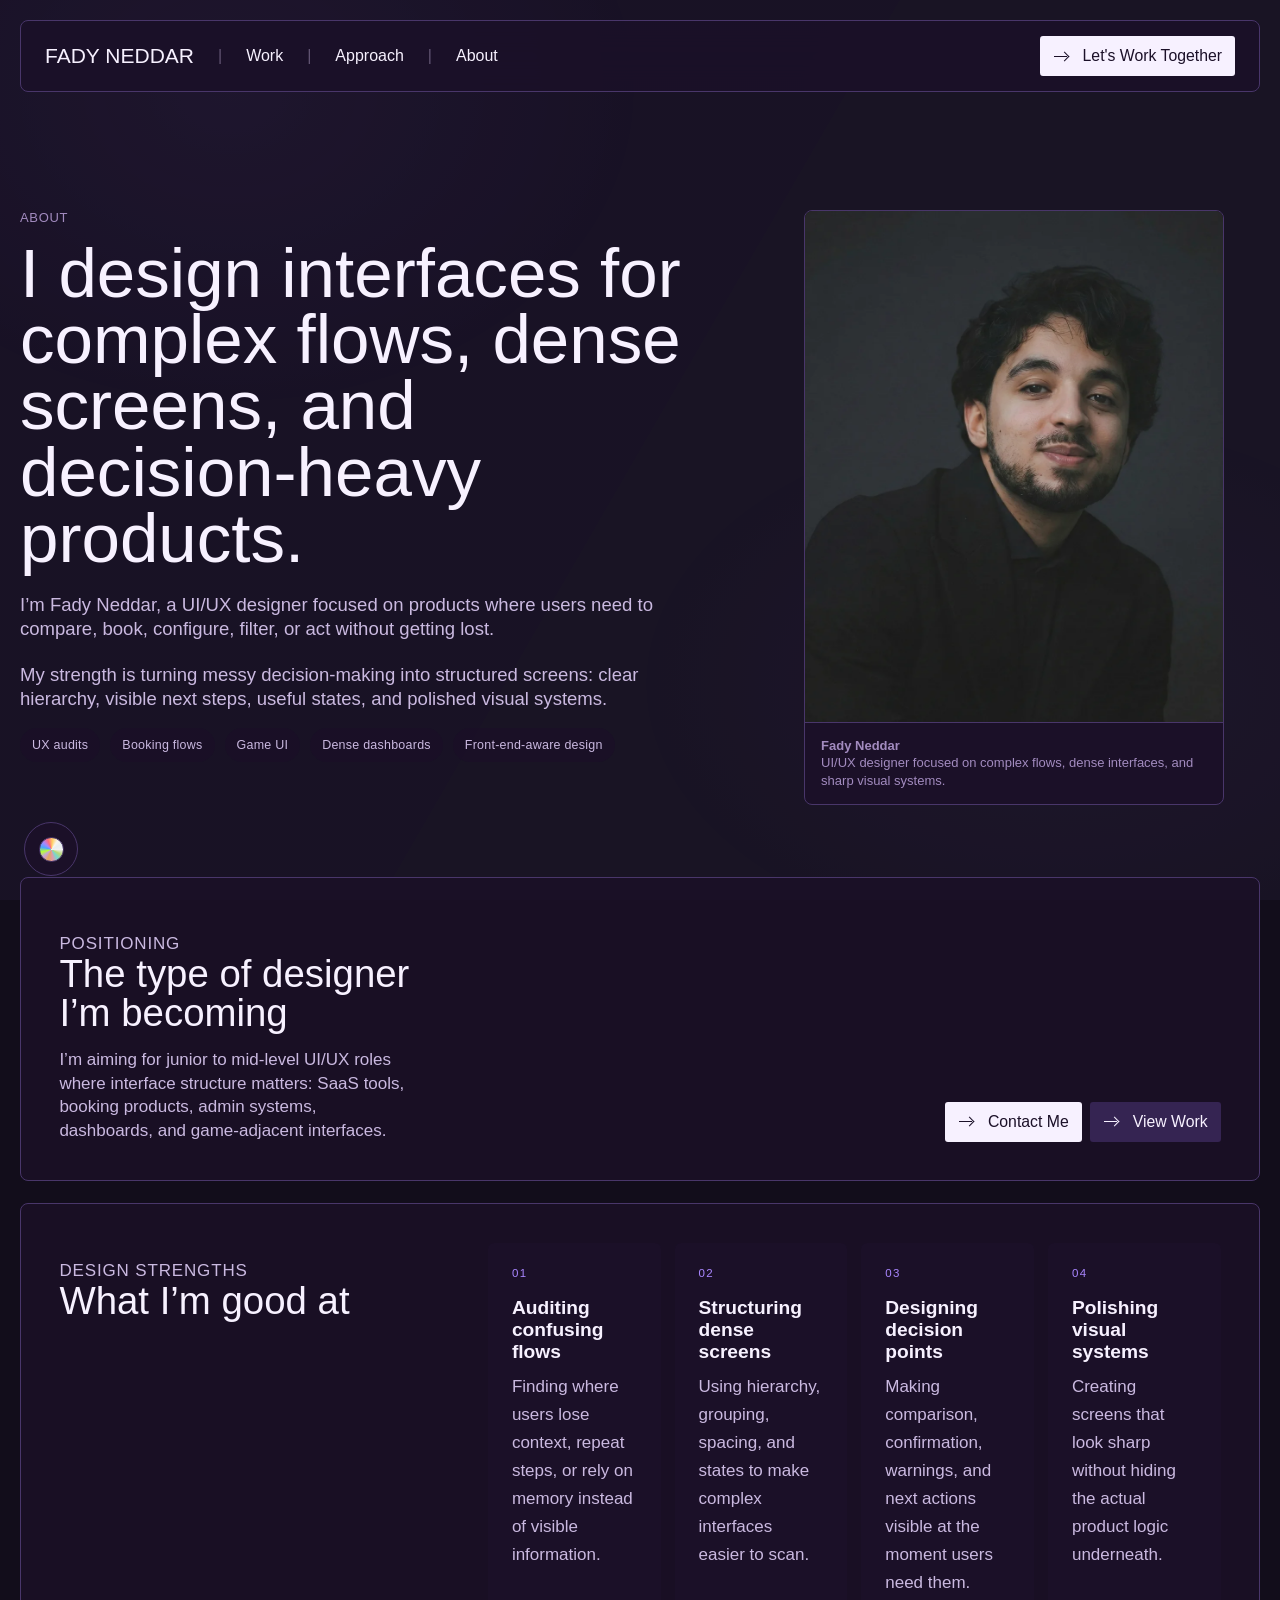
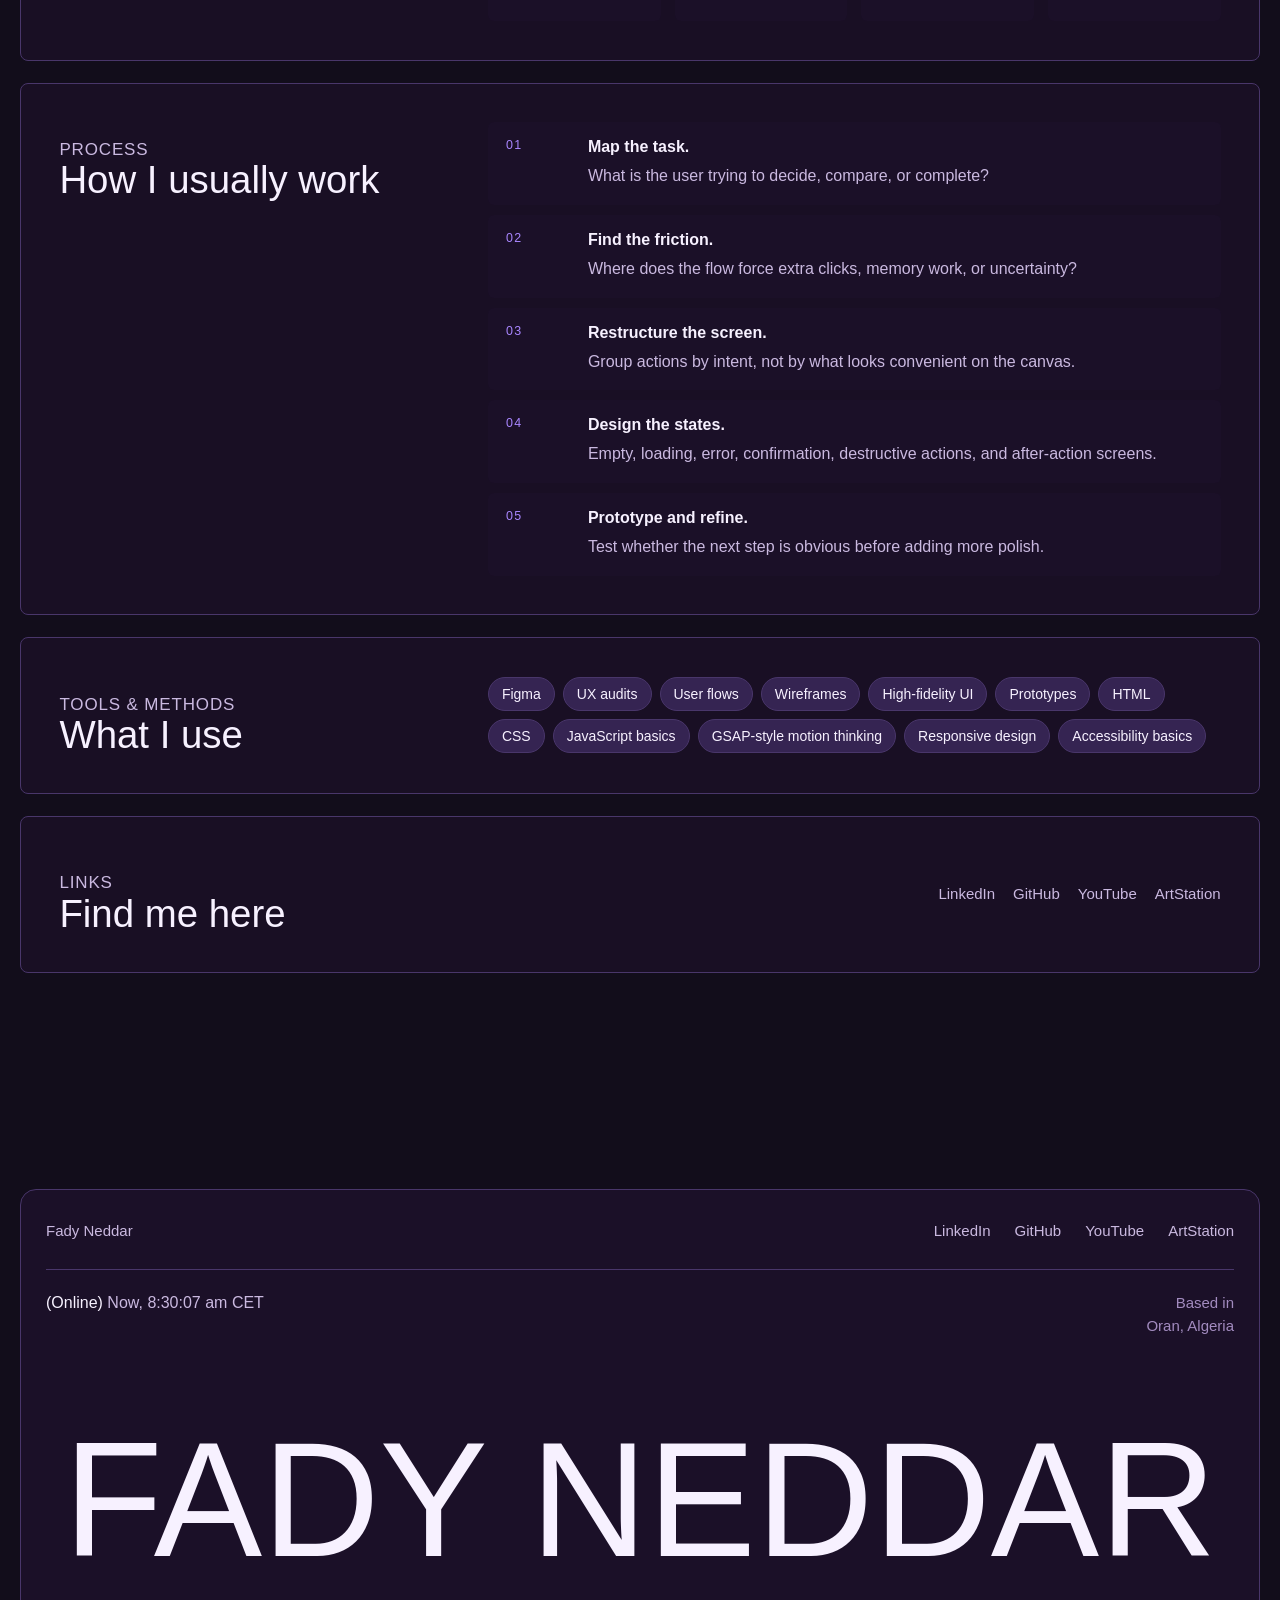
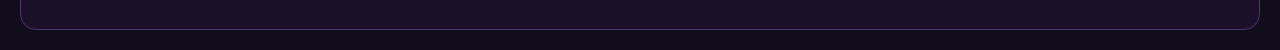
==== commit 23372d99: "Further Fixes for Mobile Readability" ====
--- a/about.html
+++ b/about.html
@@ -26,7 +26,7 @@
     <meta name="theme-color" content="#121312" />
     <script>
       try {
-        const theme = localStorage.getItem("portfolio-theme") || "default";
+        const theme = localStorage.getItem("portfolio-theme-v16") || "violet";
         const themeBackgrounds = {
           default: "#121312",
           olive: "#11140e",
@@ -42,7 +42,9 @@
           pink: "#f5e5ee",
           acid: "#0b1009",
           ocean: "#09111d",
+          blue: "#050b24",
           violet: "#120d1b",
+          red: "#140407",
           ruby: "#170d10",
           gold: "#171307",
           "teal-light": "#e2f2ef",
@@ -64,7 +66,9 @@
           pink: "#ead1df",
           acid: "#080d07",
           ocean: "#060d16",
+          blue: "#030817",
           violet: "#0e0916",
+          red: "#0d0305",
           ruby: "#10090b",
           gold: "#100d05",
           "teal-light": "#d0e5e0",
@@ -75,9 +79,9 @@
         document.documentElement.style.setProperty("--initial-bg", themeBackgrounds[theme] || "#121312");
         document.documentElement.style.setProperty("--initial-transition-bg", themeTransitionBackgrounds[theme] || "#0e0f0e");
       } catch {
-        document.documentElement.setAttribute("data-theme", "default");
-        document.documentElement.style.setProperty("--initial-bg", "#121312");
-        document.documentElement.style.setProperty("--initial-transition-bg", "#0e0f0e");
+        document.documentElement.setAttribute("data-theme", "violet");
+        document.documentElement.style.setProperty("--initial-bg", "#120d1b");
+        document.documentElement.style.setProperty("--initial-transition-bg", "#0e0916");
       }
     </script>
     <style>
--- a/styles.css
+++ b/styles.css
@@ -5758,3 +5758,458 @@
     font-weight: 650;
   }
 }
+
+/* ==============================
+   v14 — mobile readability + stronger red theme
+   Color picker button markup intentionally untouched.
+   ============================== */
+html[data-theme="red"] {
+  --background: #140407;
+  --panel: #22070d;
+  --panel-rgb: 34, 7, 13;
+  --panel-raised: #300b14;
+  --panel-muted: #43101d;
+  --panel-soft: #5a1728;
+  --stroke: #7c2439;
+  --text: #fff2f4;
+  --text-muted: #f0b8c0;
+  --text-subtle: #d78392;
+  --text-dim: #ff5f78;
+  --accent: #ff3155;
+  --transition-bg: #0d0305;
+  --button-light-hover: #ffc3cc;
+  --button-light-hover-text: #22070d;
+  --button-dark-hover: #6b1d31;
+  --button-dark-hover-text: var(--text);
+}
+
+.swatch-red {
+  background: linear-gradient(135deg, #22070d 50%, #ff3155 50%);
+}
+
+@media (max-width: 760px) {
+  html,
+  body {
+    max-width: 100%;
+    overflow-x: hidden;
+  }
+
+  .case-page,
+  .case-shell,
+  .case-section,
+  .case-visual,
+  .design-visual,
+  .case-final {
+    max-width: 100%;
+  }
+
+  .case-hero-actions {
+    gap: 10px;
+    flex-wrap: wrap;
+  }
+
+  .case-process-strip {
+    width: 100%;
+    margin-top: 44px;
+    padding: 0;
+    overflow: visible;
+    text-align: center;
+  }
+
+  .case-process-strip-head {
+    width: 100%;
+    text-align: center;
+  }
+
+  .case-process-strip-head p {
+    max-width: 100%;
+    margin-inline: auto;
+  }
+
+  .case-process-nav,
+  .case-process-nav.case-process-nav-compact {
+    width: 100%;
+    max-width: 100%;
+    display: flex;
+    justify-content: flex-start;
+    gap: 8px;
+    overflow-x: auto;
+    overflow-y: hidden;
+    margin: 18px auto 0;
+    padding: 0 0 8px;
+    scrollbar-width: none;
+    -ms-overflow-style: none;
+    scroll-snap-type: x proximity;
+    -webkit-overflow-scrolling: touch;
+    touch-action: pan-x;
+  }
+
+  .case-process-nav::-webkit-scrollbar,
+  .case-process-nav.case-process-nav-compact::-webkit-scrollbar {
+    display: none;
+  }
+
+  .case-process-nav a,
+  .case-process-nav.case-process-nav-compact a {
+    flex: 0 0 auto;
+    min-width: max-content;
+    padding: 9px 12px;
+    gap: 7px;
+    white-space: nowrap;
+    scroll-snap-align: start;
+  }
+
+  .case-process-nav a + a,
+  .case-process-nav.case-process-nav-compact a + a {
+    margin-left: 0;
+  }
+
+  .case-process-nav a + a::before,
+  .case-process-nav.case-process-nav-compact a + a::before {
+    display: none;
+  }
+
+  .case-process-nav span,
+  .case-process-nav.case-process-nav-compact span {
+    font-size: 0.62rem;
+  }
+
+  .case-process-nav strong,
+  .case-process-nav.case-process-nav-compact strong {
+    font-size: 0.8rem;
+  }
+
+  .comparison-table:not(.task-table) {
+    display: grid;
+    gap: 12px;
+    border: 0;
+    border-radius: 0;
+    overflow: visible;
+    background: transparent;
+  }
+
+  .comparison-table:not(.task-table) > div:first-child {
+    display: none;
+  }
+
+  .comparison-table:not(.task-table) > div:not(:first-child) {
+    display: grid;
+    grid-template-columns: 1fr;
+    gap: 14px;
+    border: 1px solid var(--stroke);
+    border-radius: 8px;
+    padding: 16px;
+    background: color-mix(in srgb, var(--panel) 72%, transparent);
+  }
+
+  .comparison-table:not(.task-table) > div:not(:first-child) span {
+    display: block;
+    border: 0;
+    padding: 0;
+    color: var(--text-muted);
+    line-height: 1.45;
+  }
+
+  .comparison-table:not(.task-table) > div:not(:first-child) span::before {
+    display: block;
+    margin-bottom: 4px;
+    color: var(--accent);
+    font-size: 0.66rem;
+    font-weight: 700;
+    letter-spacing: 0.12em;
+    line-height: 1.1;
+    text-transform: uppercase;
+  }
+
+  .comparison-table:not(.task-table) > div:not(:first-child) span:nth-child(1)::before {
+    content: "Before";
+  }
+
+  .comparison-table:not(.task-table) > div:not(:first-child) span:nth-child(2)::before {
+    content: "After";
+  }
+
+  .case-careroute .case-final,
+  .case-careroute .care-phone-carousel {
+    padding: 18px 14px;
+    overflow: hidden;
+  }
+
+  .case-careroute .care-phone-carousel .case-carousel-header {
+    display: grid;
+    gap: 10px;
+  }
+
+  .case-careroute .care-phone-carousel .case-carousel-viewport {
+    width: 100%;
+    max-width: 100%;
+    overflow-x: auto;
+    overflow-y: hidden;
+    scrollbar-width: none;
+    -ms-overflow-style: none;
+    touch-action: pan-x;
+  }
+
+  .case-careroute .care-phone-carousel .case-carousel-viewport::-webkit-scrollbar {
+    display: none;
+  }
+
+  .case-careroute .care-phone-carousel .case-carousel-track {
+    display: flex;
+    align-items: flex-start;
+    gap: 12px;
+    width: max-content;
+    padding: 0;
+  }
+
+  .case-careroute .care-phone-carousel .case-carousel-slide,
+  .case-careroute .care-phone-carousel .case-carousel-cover {
+    flex: 0 0 calc(100vw - 72px);
+    max-width: calc(100vw - 72px);
+    display: block;
+    overflow: visible;
+    border: 0;
+    border-radius: 0;
+    background: transparent;
+  }
+
+  .case-careroute .care-phone-carousel .case-image {
+    width: 100%;
+    height: auto;
+    max-height: none;
+    display: block;
+    border-radius: 4px;
+    object-fit: contain;
+    background: transparent;
+  }
+
+  .case-careroute .care-phone-carousel .case-carousel-slide figcaption {
+    overflow: hidden;
+    border-top: 0;
+    padding: 10px 0 0;
+    background: transparent;
+    color: var(--text-muted);
+    font-size: 0.76rem;
+    line-height: 1.25;
+    text-overflow: ellipsis;
+    white-space: nowrap;
+  }
+}
+
+/* ==============================
+   v16 — final mobile fixes requested
+   Color picker button untouched.
+   ============================== */
+
+/* CareRoute work preview should not feel faster than the other project previews. */
+.work-index-card:first-child .work-card-track {
+  animation-duration: 72s;
+}
+
+.work-index-card:nth-child(2) .work-card-track,
+.work-index-card:nth-child(3) .work-card-track {
+  animation-duration: 56s;
+}
+
+@media (max-width: 760px) {
+  /* Process shortcuts are navigation, not a drag carousel. */
+  .case-process-strip {
+    margin-top: 34px;
+    text-align: center;
+  }
+
+  .case-process-nav,
+  .case-process-nav.case-process-nav-compact {
+    display: grid;
+    grid-template-columns: repeat(2, minmax(0, 1fr));
+    justify-content: center;
+    gap: 10px;
+    width: min(100%, 390px);
+    margin: 18px auto 0;
+    padding: 0;
+    overflow: visible;
+    scroll-snap-type: none;
+    touch-action: auto;
+  }
+
+  .case-process-nav a,
+  .case-process-nav.case-process-nav-compact a {
+    min-width: 0;
+    width: 100%;
+    justify-content: center;
+    padding: 9px 10px;
+    white-space: nowrap;
+    scroll-snap-align: none;
+  }
+
+  .case-process-nav a + a::before,
+  .case-process-nav.case-process-nav-compact a + a::before {
+    display: none;
+  }
+
+  .case-process-nav span,
+  .case-process-nav.case-process-nav-compact span {
+    font-size: 0.62rem;
+  }
+
+  .case-process-nav strong,
+  .case-process-nav.case-process-nav-compact strong {
+    font-size: 0.78rem;
+  }
+
+  /* Before/After must stay side-by-side on mobile. */
+  .comparison-table:not(.task-table) {
+    display: block;
+    overflow-x: auto;
+    overflow-y: hidden;
+    border: 1px solid var(--stroke);
+    border-radius: 8px;
+    background: var(--panel);
+    -webkit-overflow-scrolling: touch;
+    scrollbar-width: none;
+  }
+
+  .comparison-table:not(.task-table)::-webkit-scrollbar {
+    display: none;
+  }
+
+  .comparison-table:not(.task-table) > div,
+  .comparison-table:not(.task-table) > div:first-child,
+  .comparison-table:not(.task-table) > div:not(:first-child) {
+    display: grid;
+    grid-template-columns: minmax(180px, 1fr) minmax(180px, 1fr);
+    gap: 0;
+    min-width: 360px;
+    border: 0;
+    border-radius: 0;
+    padding: 0;
+    background: transparent;
+  }
+
+  .comparison-table:not(.task-table) > div:first-child {
+    background: var(--panel-muted);
+  }
+
+  .comparison-table:not(.task-table) strong,
+  .comparison-table:not(.task-table) span,
+  .comparison-table:not(.task-table) > div:not(:first-child) span {
+    display: block;
+    padding: 14px;
+    border-right: 1px solid var(--stroke);
+    color: var(--text-muted);
+    line-height: 1.35;
+  }
+
+  .comparison-table:not(.task-table) strong {
+    color: var(--text);
+    font-size: 0.76rem;
+    letter-spacing: 0.1em;
+    text-transform: uppercase;
+  }
+
+  .comparison-table:not(.task-table) strong:last-child,
+  .comparison-table:not(.task-table) span:last-child {
+    border-right: 0;
+  }
+
+  .comparison-table:not(.task-table) > div:not(:first-child) span::before {
+    content: none !important;
+    display: none !important;
+  }
+
+  .comparison-table:not(.task-table) > div + div {
+    border-top: 1px solid var(--stroke);
+  }
+
+  /* Final output carousel: compact, no giant empty panels, no broken slices. */
+  .case-careroute .case-final,
+  .case-careroute .care-phone-carousel {
+    padding: 18px 12px;
+    overflow: hidden;
+  }
+
+  .case-careroute .care-phone-carousel .case-carousel-header {
+    gap: 8px;
+    padding: 0 0 16px;
+    border-bottom: 1px solid var(--stroke);
+    background: transparent;
+  }
+
+  .case-careroute .care-phone-carousel .case-carousel-header p {
+    font-size: 0.95rem;
+    line-height: 1.3;
+  }
+
+  .case-careroute .care-phone-carousel .case-carousel-cue {
+    min-height: 30px;
+    padding-inline: 11px;
+  }
+
+  .case-careroute .care-phone-carousel .case-carousel-viewport {
+    margin-top: 16px;
+    overflow-x: auto;
+    overflow-y: hidden;
+    scrollbar-width: none;
+    -webkit-overflow-scrolling: touch;
+    touch-action: pan-x;
+  }
+
+  .case-careroute .care-phone-carousel .case-carousel-track {
+    gap: 12px;
+    padding: 0;
+    align-items: start;
+  }
+
+  .case-careroute .care-phone-carousel .case-carousel-slide,
+  .case-careroute .care-phone-carousel .case-carousel-cover {
+    flex: 0 0 min(76vw, 315px);
+    max-width: min(76vw, 315px);
+    display: block;
+    overflow: hidden;
+    border: 0;
+    border-radius: 4px;
+    background: transparent;
+  }
+
+  .case-careroute .care-phone-carousel .case-image {
+    width: 100%;
+    height: clamp(175px, 50vw, 245px);
+    max-height: none;
+    display: block;
+    object-fit: cover;
+    object-position: center;
+    border-radius: 4px;
+    background: transparent;
+  }
+
+  .case-careroute .care-phone-carousel .case-carousel-slide figcaption {
+    max-width: 100%;
+    overflow: hidden;
+    padding: 8px 0 0;
+    border: 0;
+    background: transparent;
+    font-size: 0.78rem;
+    line-height: 1.25;
+    text-overflow: ellipsis;
+    white-space: nowrap;
+  }
+}
+
+@media (max-width: 420px) {
+  .case-process-nav,
+  .case-process-nav.case-process-nav-compact {
+    grid-template-columns: 1fr 1fr;
+    gap: 8px;
+  }
+
+  .case-process-nav a,
+  .case-process-nav.case-process-nav-compact a {
+    padding: 8px 8px;
+  }
+
+  .case-careroute .care-phone-carousel .case-carousel-slide,
+  .case-careroute .care-phone-carousel .case-carousel-cover {
+    flex-basis: 74vw;
+    max-width: 74vw;
+  }
+}
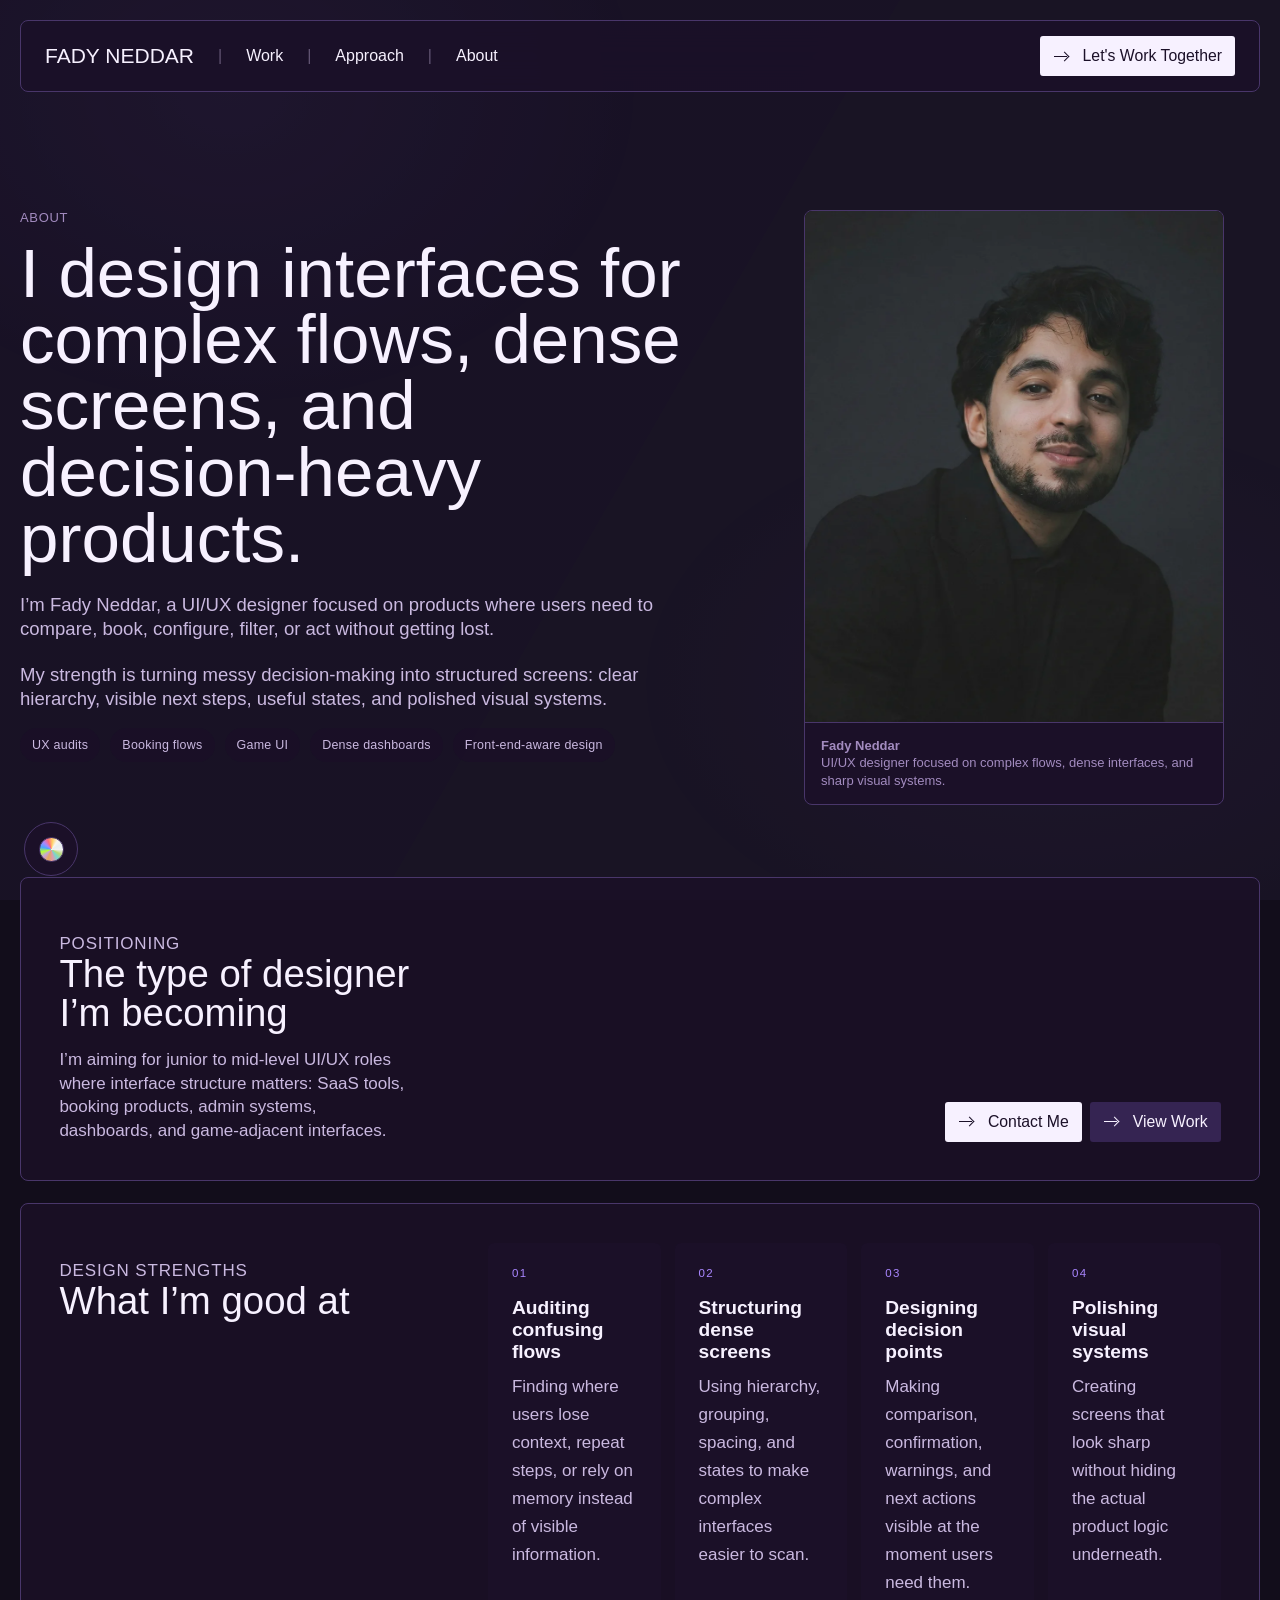
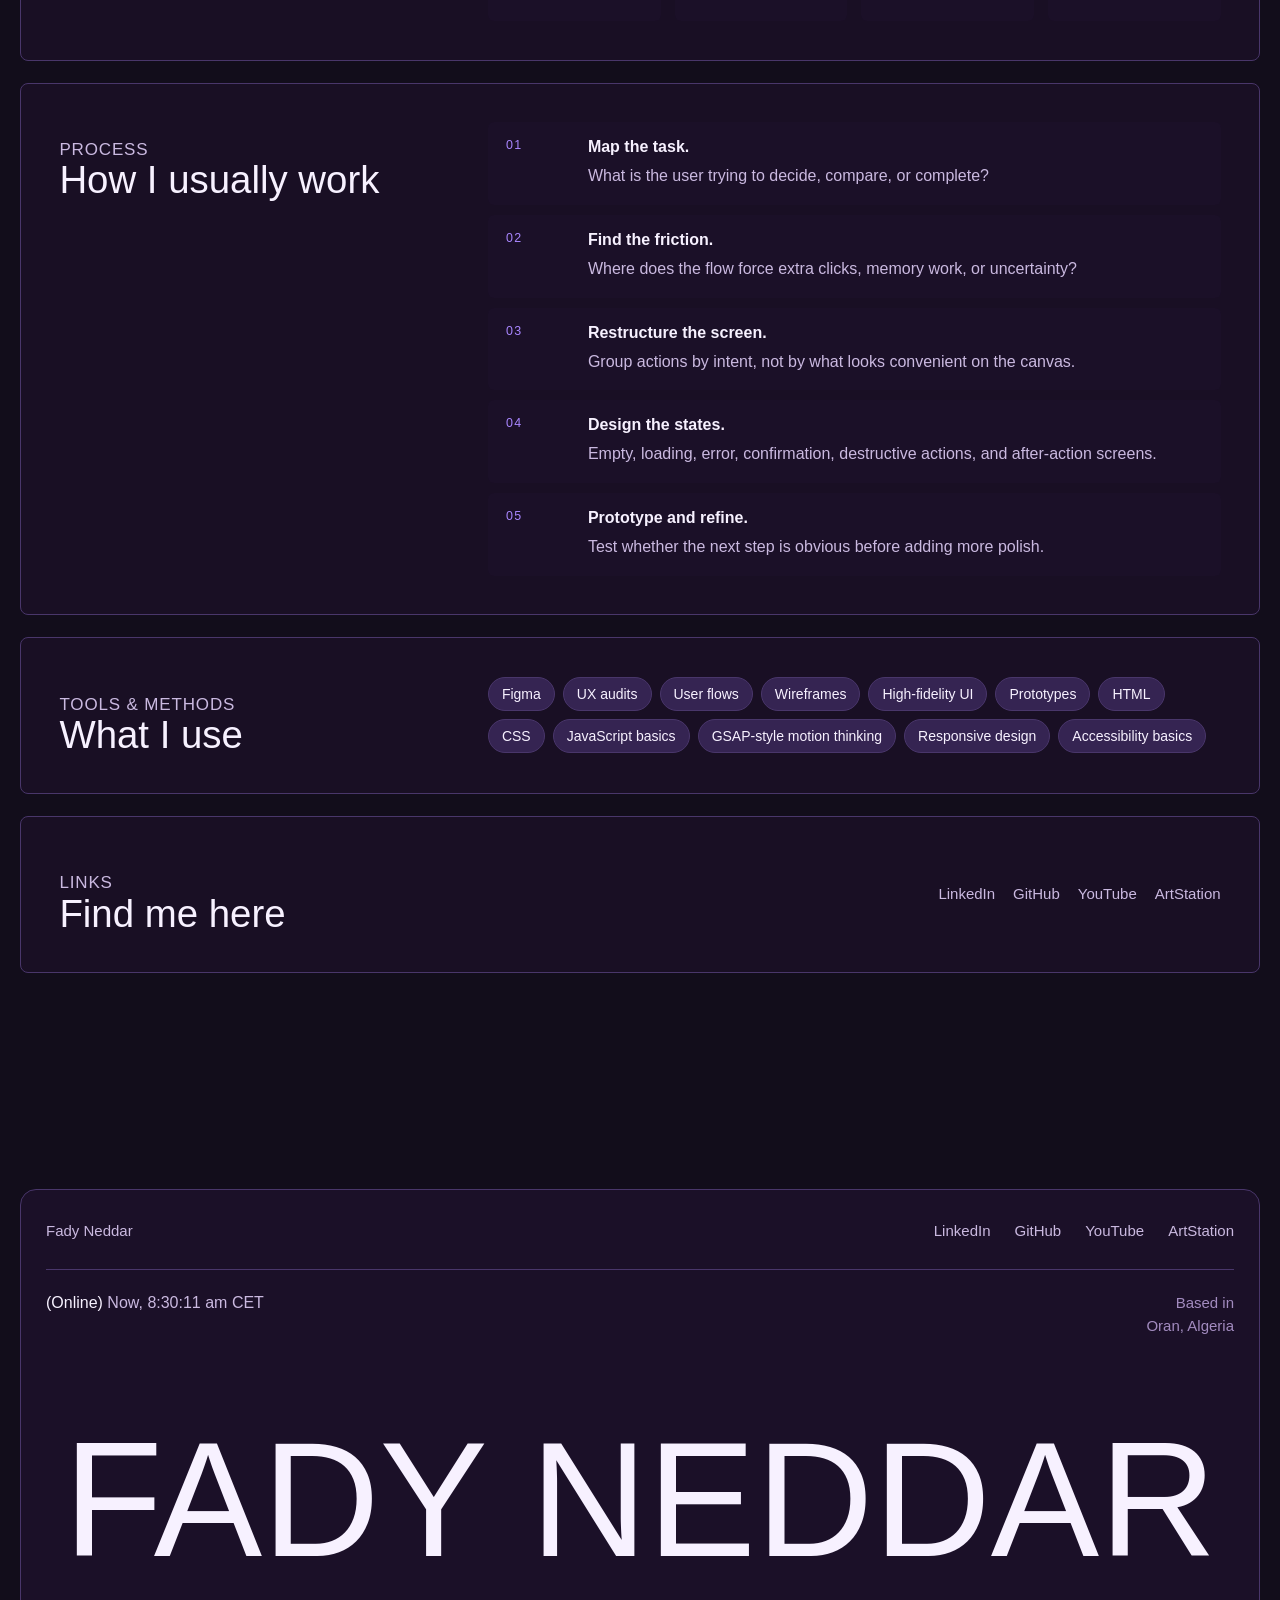
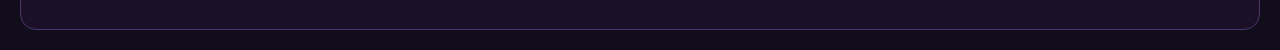
==== commit 3ccd8355: "Further Fixes for Mobile Readability" ====
--- a/about.html
+++ b/about.html
@@ -26,7 +26,7 @@
     <meta name="theme-color" content="#121312" />
     <script>
       try {
-        const theme = localStorage.getItem("portfolio-theme-v16") || "violet";
+        const theme = localStorage.getItem("portfolio-theme-v17") || "violet";
         const themeBackgrounds = {
           default: "#121312",
           olive: "#11140e",
@@ -349,7 +349,8 @@
 
     <div class="theme-picker" data-theme-picker>
       <div class="theme-menu" id="theme-menu" aria-hidden="true">
-        <button class="theme-option" type="button" data-theme-value="default"><span class="theme-swatch swatch-default" aria-hidden="true"></span><span>Default</span></button>
+        <button class="theme-option" type="button" data-theme-value="violet"><span class="theme-swatch swatch-violet" aria-hidden="true"></span><span>Default</span></button>
+        <button class="theme-option" type="button" data-theme-value="default"><span class="theme-swatch swatch-default" aria-hidden="true"></span><span>Original</span></button>
         <button class="theme-option" type="button" data-theme-value="olive"><span class="theme-swatch swatch-olive" aria-hidden="true"></span><span>Olive</span></button>
         <button class="theme-option" type="button" data-theme-value="cyan"><span class="theme-swatch swatch-cyan" aria-hidden="true"></span><span>Cyan</span></button>
         <button class="theme-option" type="button" data-theme-value="wine"><span class="theme-swatch swatch-wine" aria-hidden="true"></span><span>Wine</span></button>
--- a/styles.css
+++ b/styles.css
@@ -6213,3 +6213,90 @@
     max-width: 74vw;
   }
 }
+
+
+/* ==============================
+   v17 — theme naming, mobile drag, centered lightbox
+   Color picker button untouched.
+   ============================== */
+.case-carousel-viewport,
+.care-screen-row {
+  overflow-x: auto;
+  overflow-y: hidden;
+  -webkit-overflow-scrolling: touch;
+  overscroll-behavior-inline: contain;
+  touch-action: pan-x pan-y;
+  scroll-behavior: auto;
+  scroll-snap-type: none !important;
+}
+
+.case-carousel-track,
+.care-screen-row {
+  will-change: scroll-position;
+}
+
+.case-carousel-viewport.is-touching,
+.case-carousel-viewport.is-dragging,
+.care-screen-row.is-touching,
+.care-screen-row.is-dragging {
+  cursor: grabbing;
+}
+
+.theme-option[data-theme-value="violet"] .theme-swatch {
+  background: linear-gradient(135deg, #1b1029 0 48%, #a986ff 48% 100%);
+}
+
+@media (max-width: 760px) {
+  .media-lightbox {
+    display: grid;
+    place-items: center;
+    align-items: center;
+    justify-items: center;
+    padding: 12px;
+  }
+
+  .media-lightbox-frame,
+  .media-lightbox.is-wide .media-lightbox-frame {
+    width: min(100%, calc(100vw - 24px));
+    height: auto;
+    max-height: calc(100svh - 24px);
+    display: grid;
+    grid-template-rows: minmax(0, 1fr) auto;
+    overflow: hidden;
+    border: 1px solid var(--stroke);
+    border-radius: 10px;
+    padding-top: 0;
+    background: var(--panel);
+  }
+
+  .media-lightbox img,
+  .media-lightbox.is-wide img {
+    width: 100%;
+    max-width: 100%;
+    height: auto;
+    max-height: calc(100svh - 112px);
+    object-fit: contain;
+    object-position: center center;
+    display: block;
+  }
+
+  .media-lightbox-caption,
+  .media-lightbox.is-wide .media-lightbox-caption {
+    position: static;
+    width: 100%;
+    min-height: 0;
+    max-height: 72px;
+    overflow: auto;
+    border-right: 0;
+    border-top: 1px solid var(--stroke);
+    padding: 10px 12px;
+    background: var(--panel);
+  }
+
+  .media-lightbox-close {
+    position: fixed;
+    top: 14px;
+    right: 14px;
+    z-index: 3;
+  }
+}
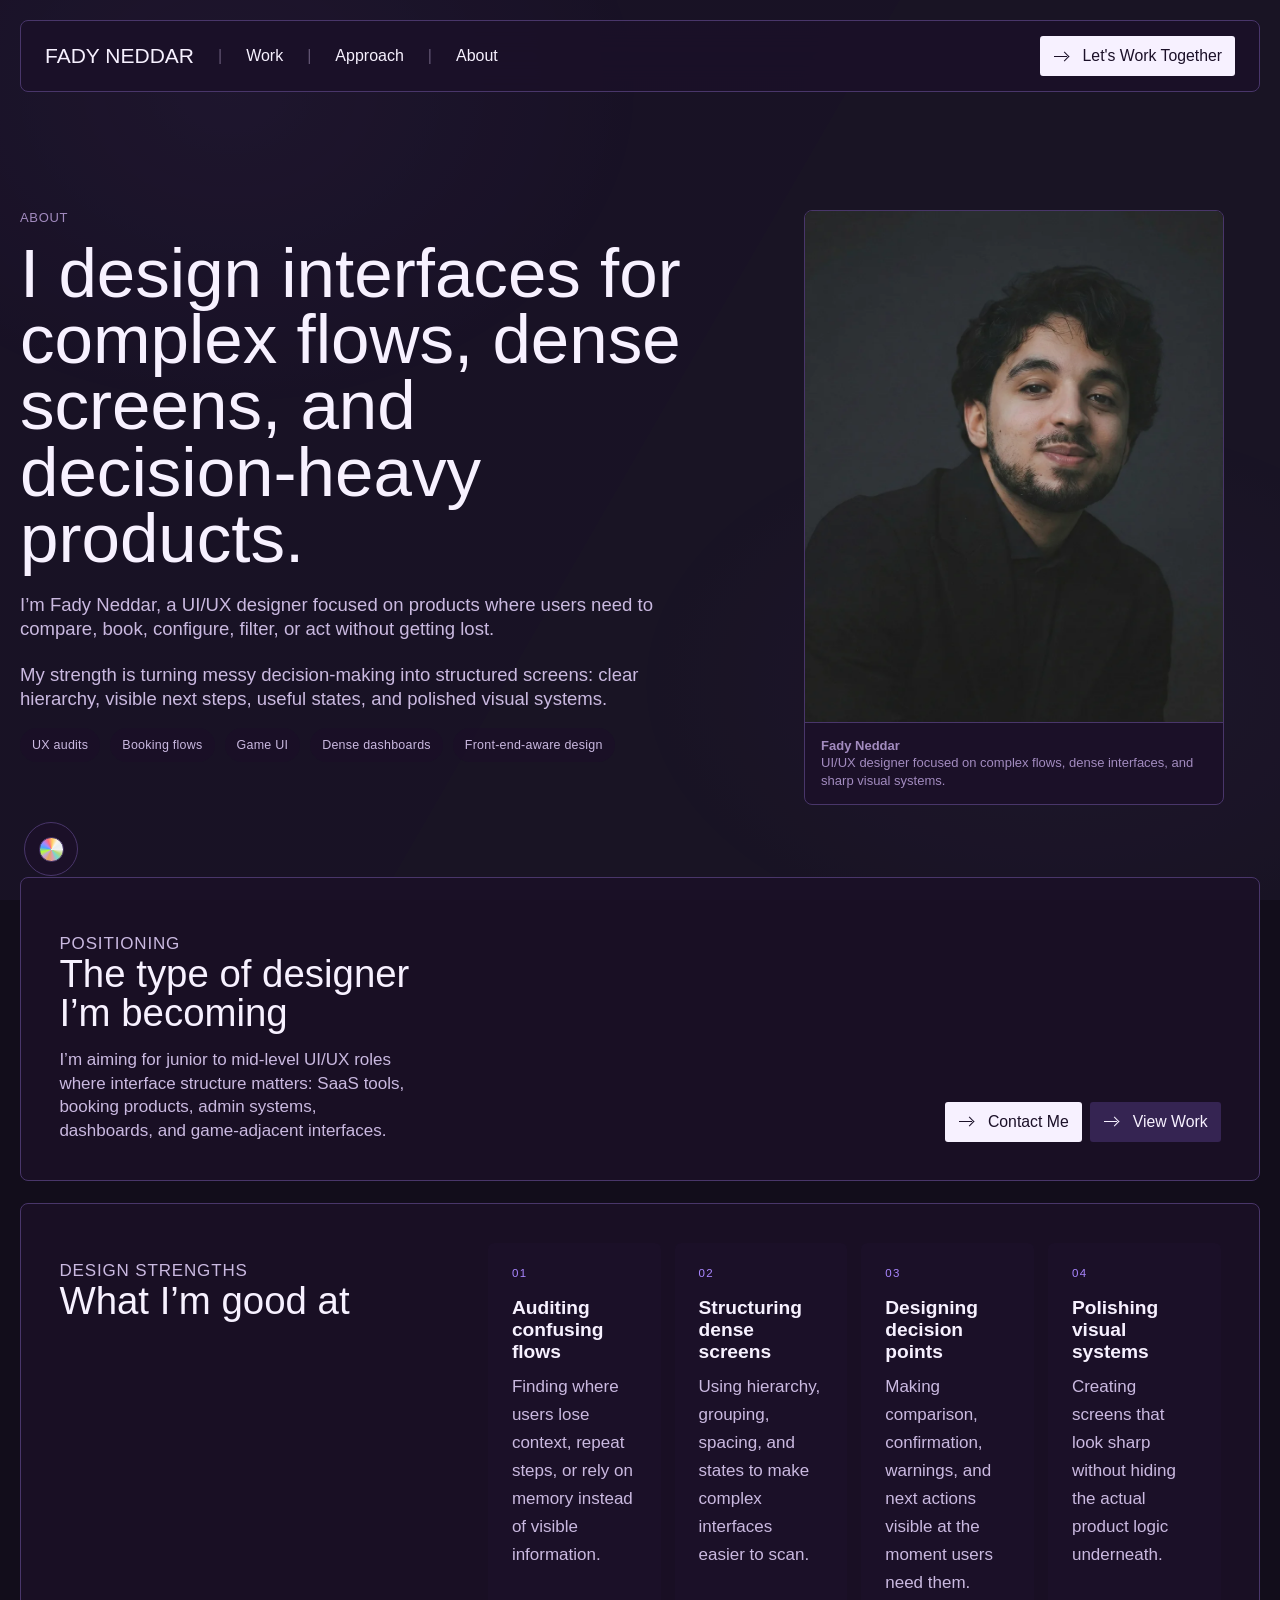
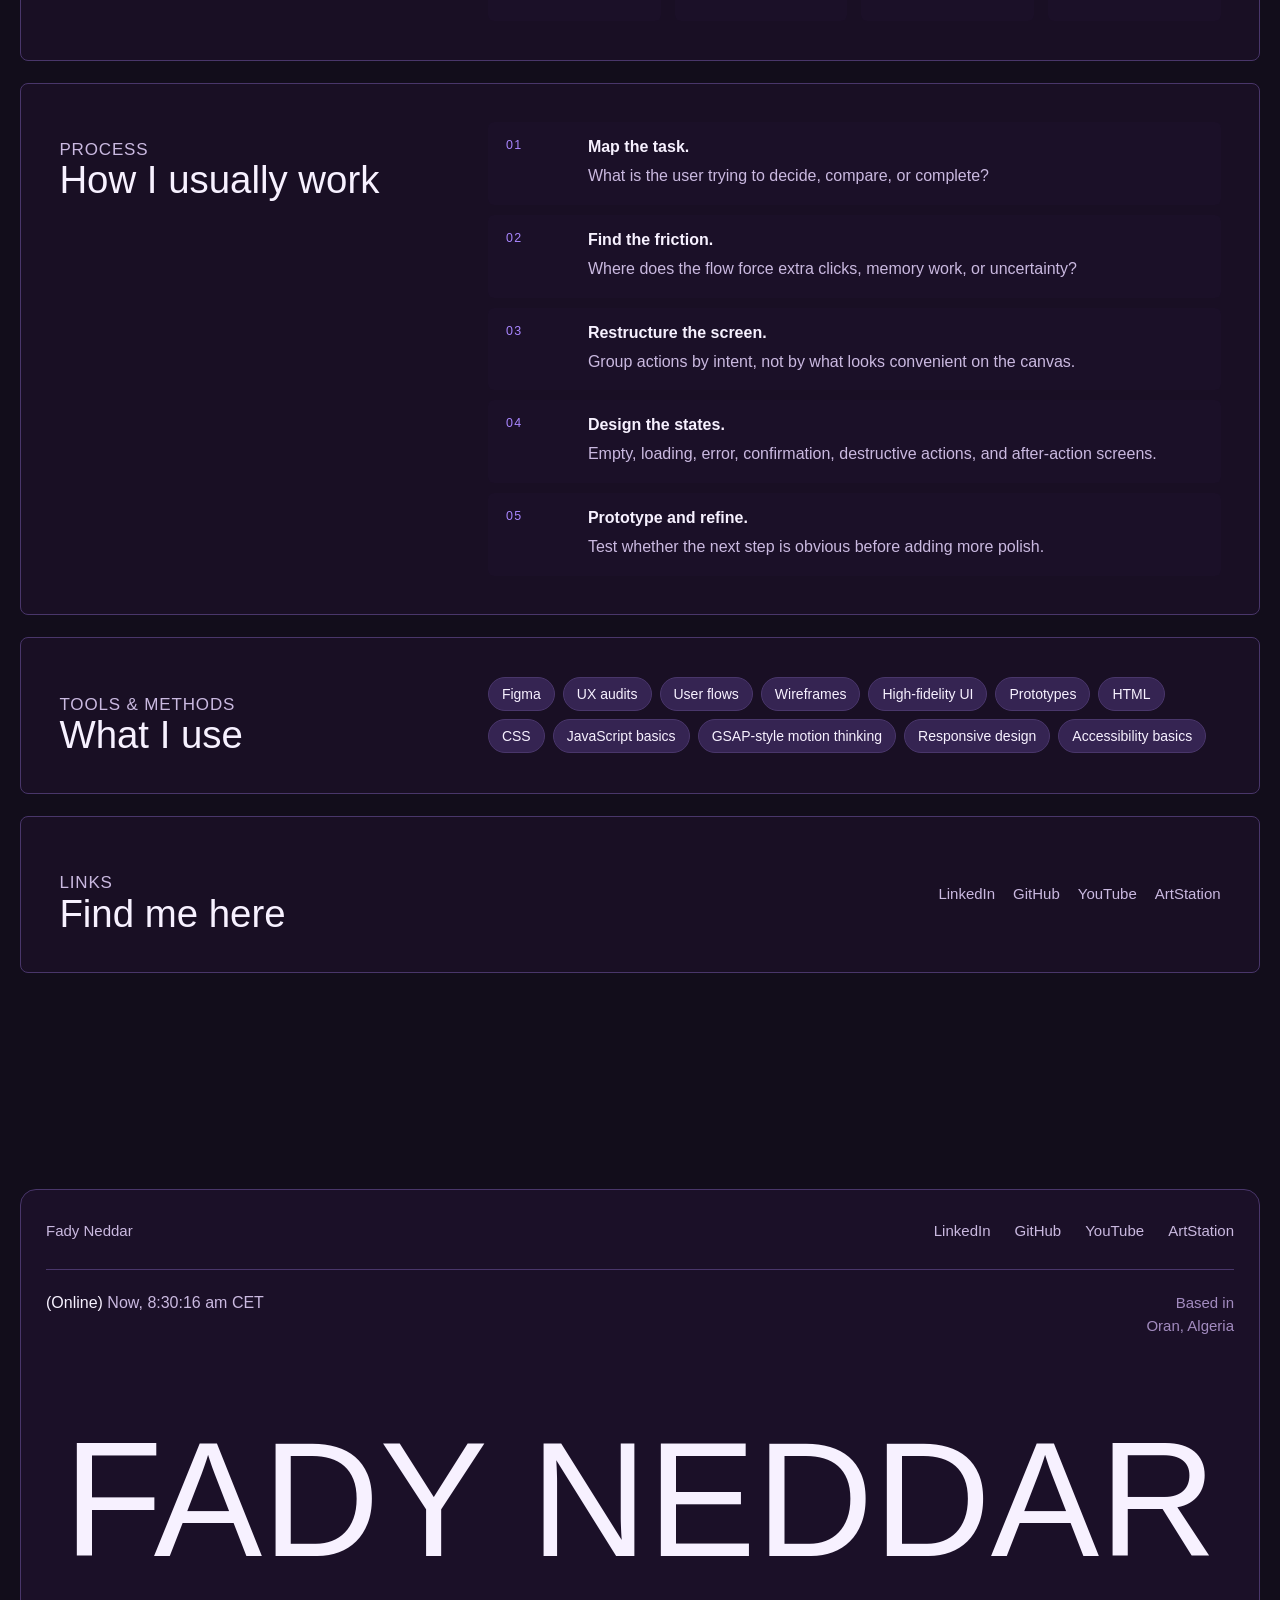
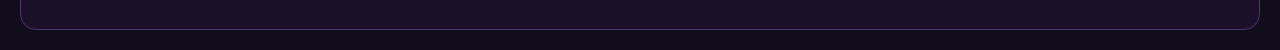
==== commit 0195b176: "Further Fixes for Mobile Readability" ====
--- a/about.html
+++ b/about.html
@@ -23,10 +23,10 @@
     />
     <meta name="twitter:image" content="./imgs/social-preview.png" />
     <link rel="icon" href="./favicon.svg" type="image/svg+xml" />
-    <meta name="theme-color" content="#121312" />
+    <meta name="theme-color" content="#120d1b" />
     <script>
       try {
-        const theme = localStorage.getItem("portfolio-theme-v17") || "violet";
+        const theme = localStorage.getItem("portfolio-theme-v18") || "violet";
         const themeBackgrounds = {
           default: "#121312",
           olive: "#11140e",
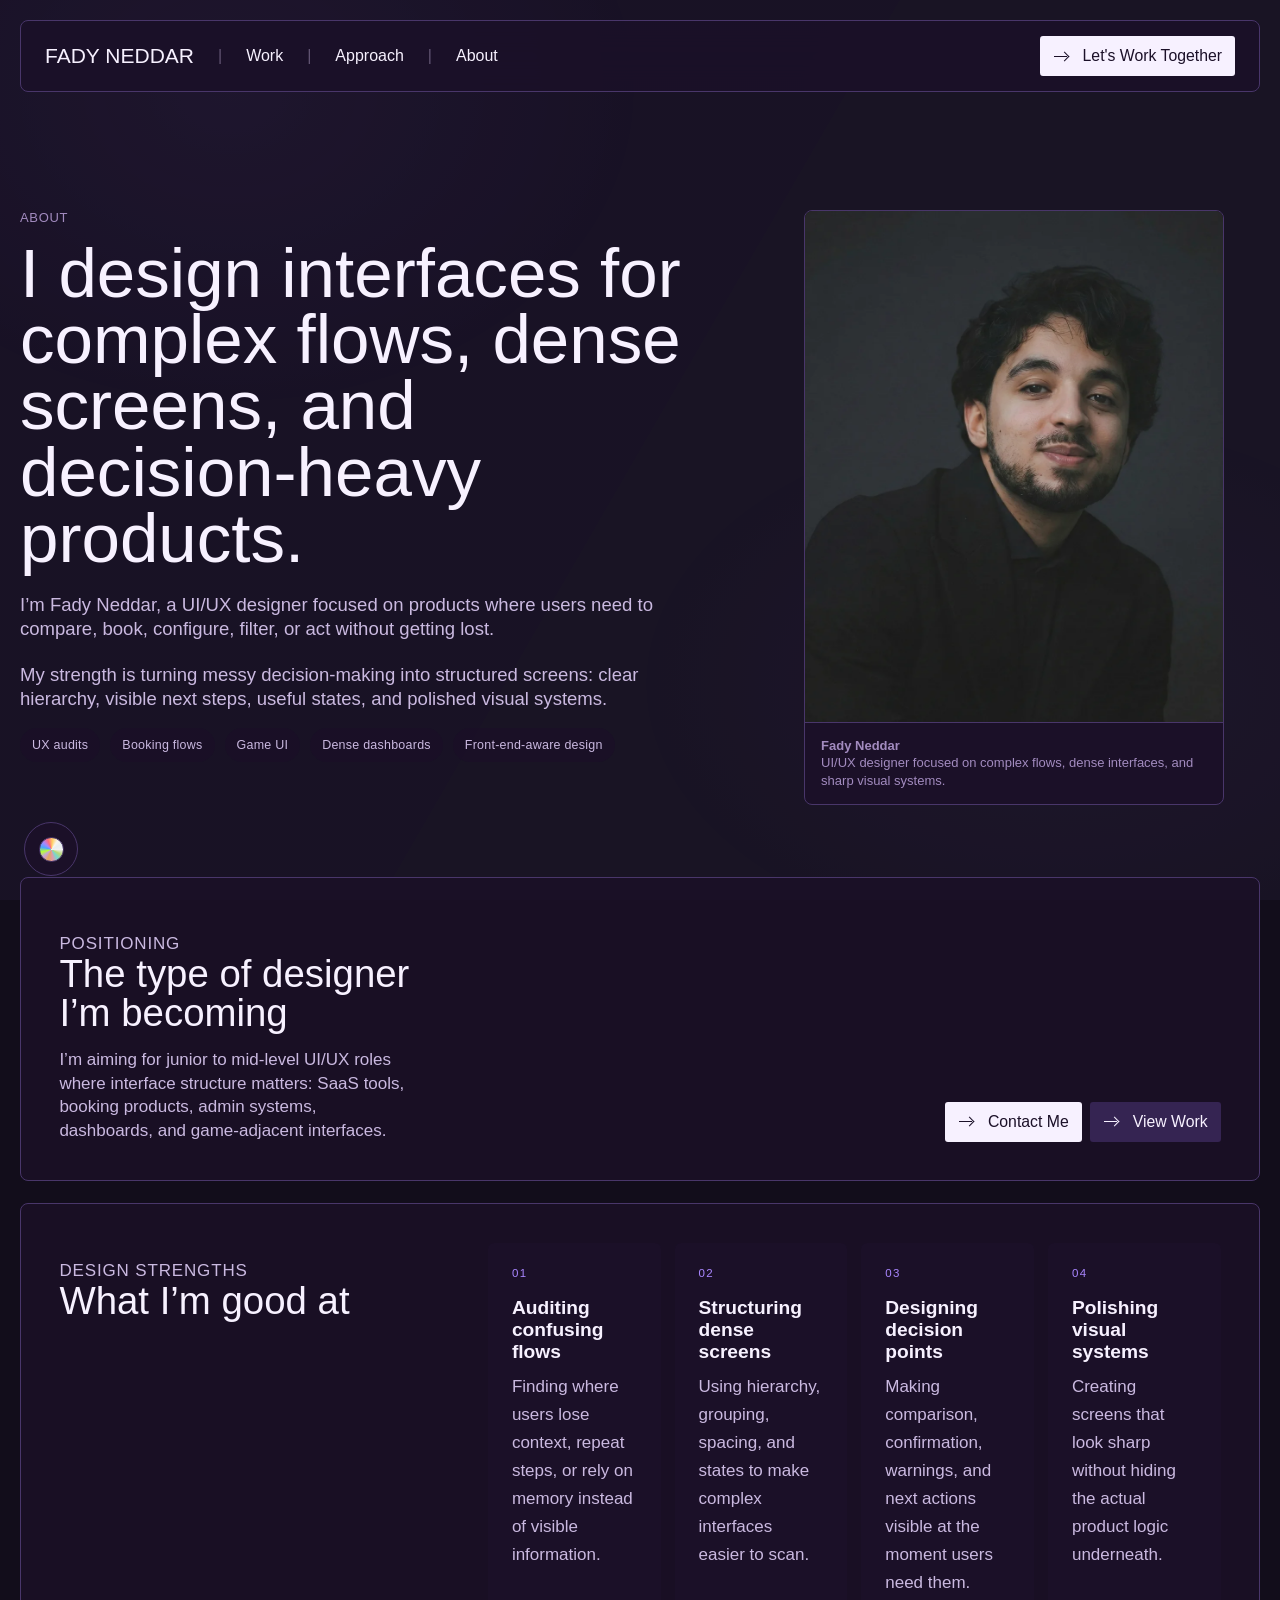
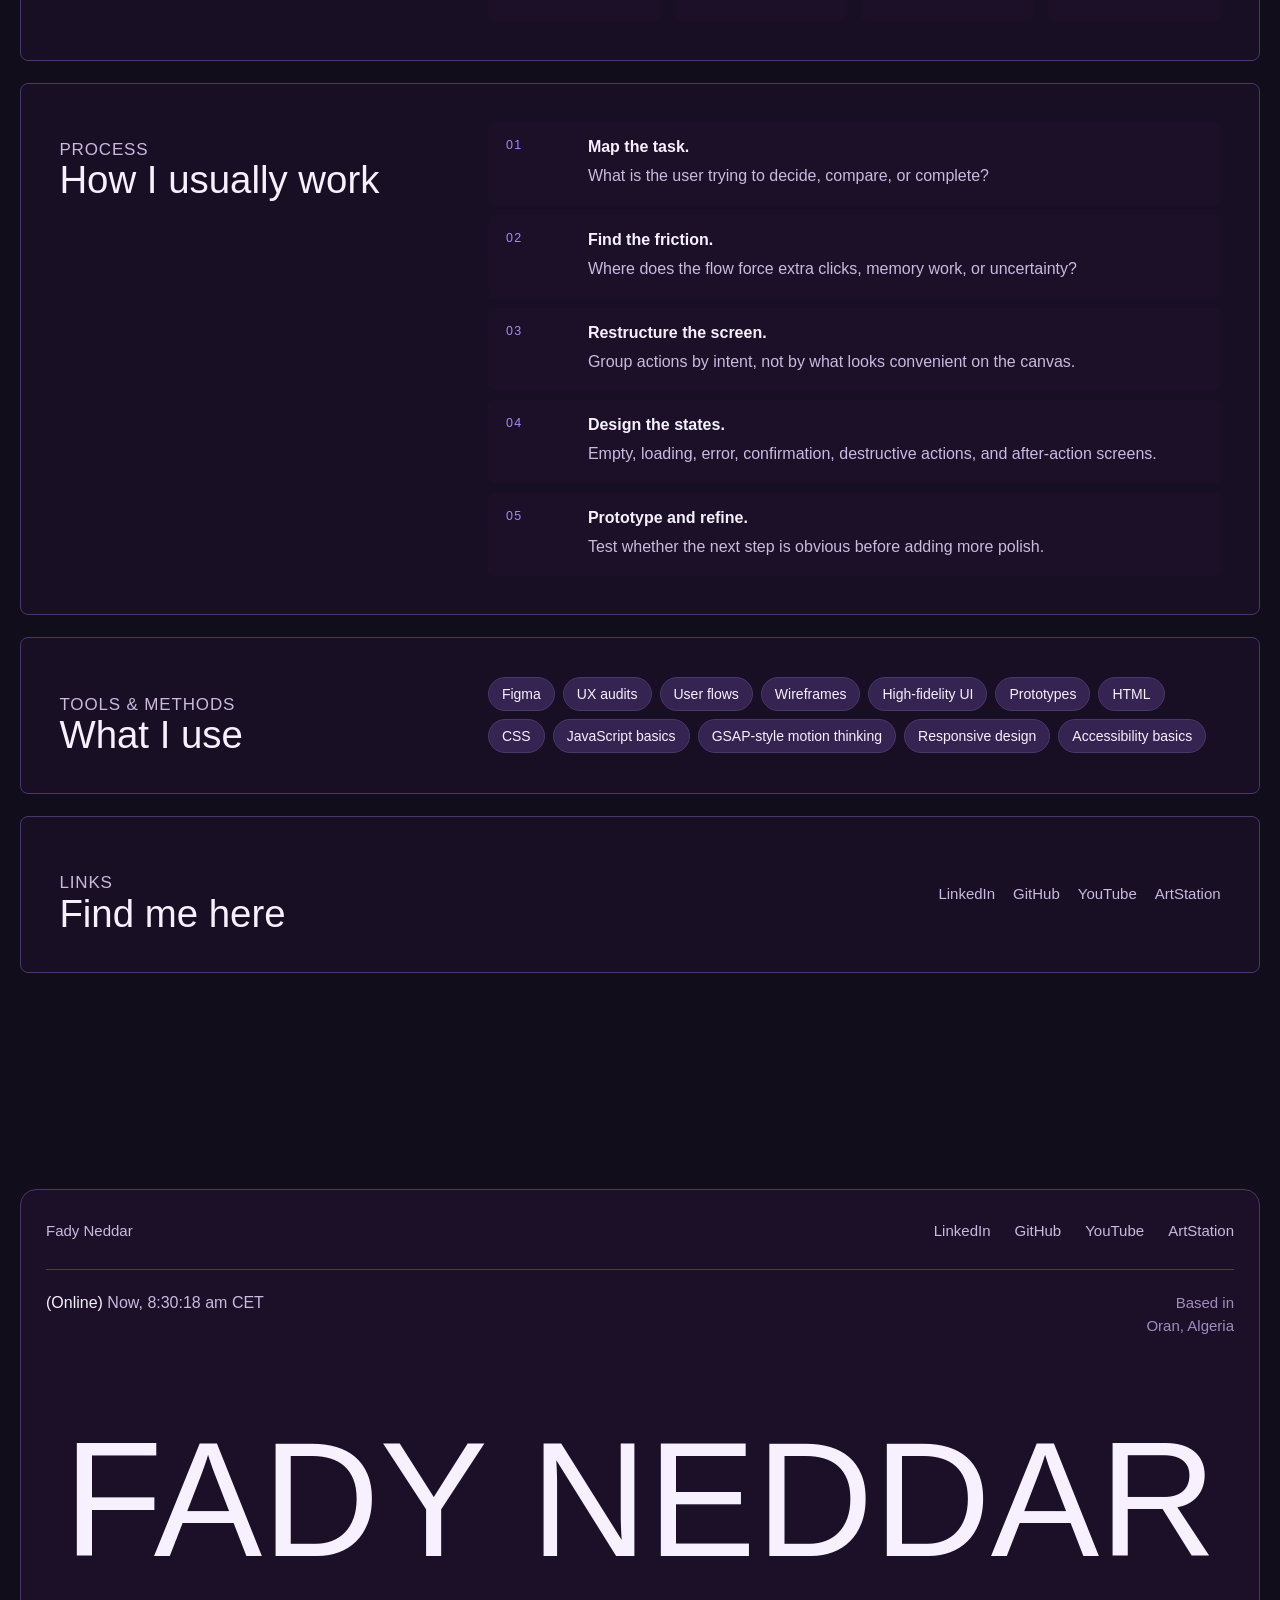
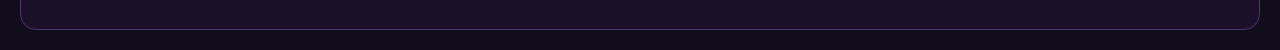
==== commit d4b14d35: "Further Fixes for Mobile Readability" ====
--- a/about.html
+++ b/about.html
@@ -330,9 +330,7 @@
           <a href="https://www.artstation.com/shahin31" target="_blank" rel="noopener noreferrer">ArtStation</a>
         </nav>
 
-        <form class="contact-form" id="contact-form" action="https://formsubmit.co/fadyneddar@gmail.com" method="POST">
-          <input type="hidden" name="_captcha" value="false" />
-          <input type="hidden" name="_template" value="table" />
+        <form class="contact-form" id="contact-form" action="https://formspree.io/f/xreddqqo" method="POST">
           <input type="hidden" name="_subject" value="Portfolio enquiry from Fady Neddar portfolio" />
           <input class="form-honey" type="text" name="_honey" tabindex="-1" autocomplete="off" aria-hidden="true" />
           <div class="form-row">
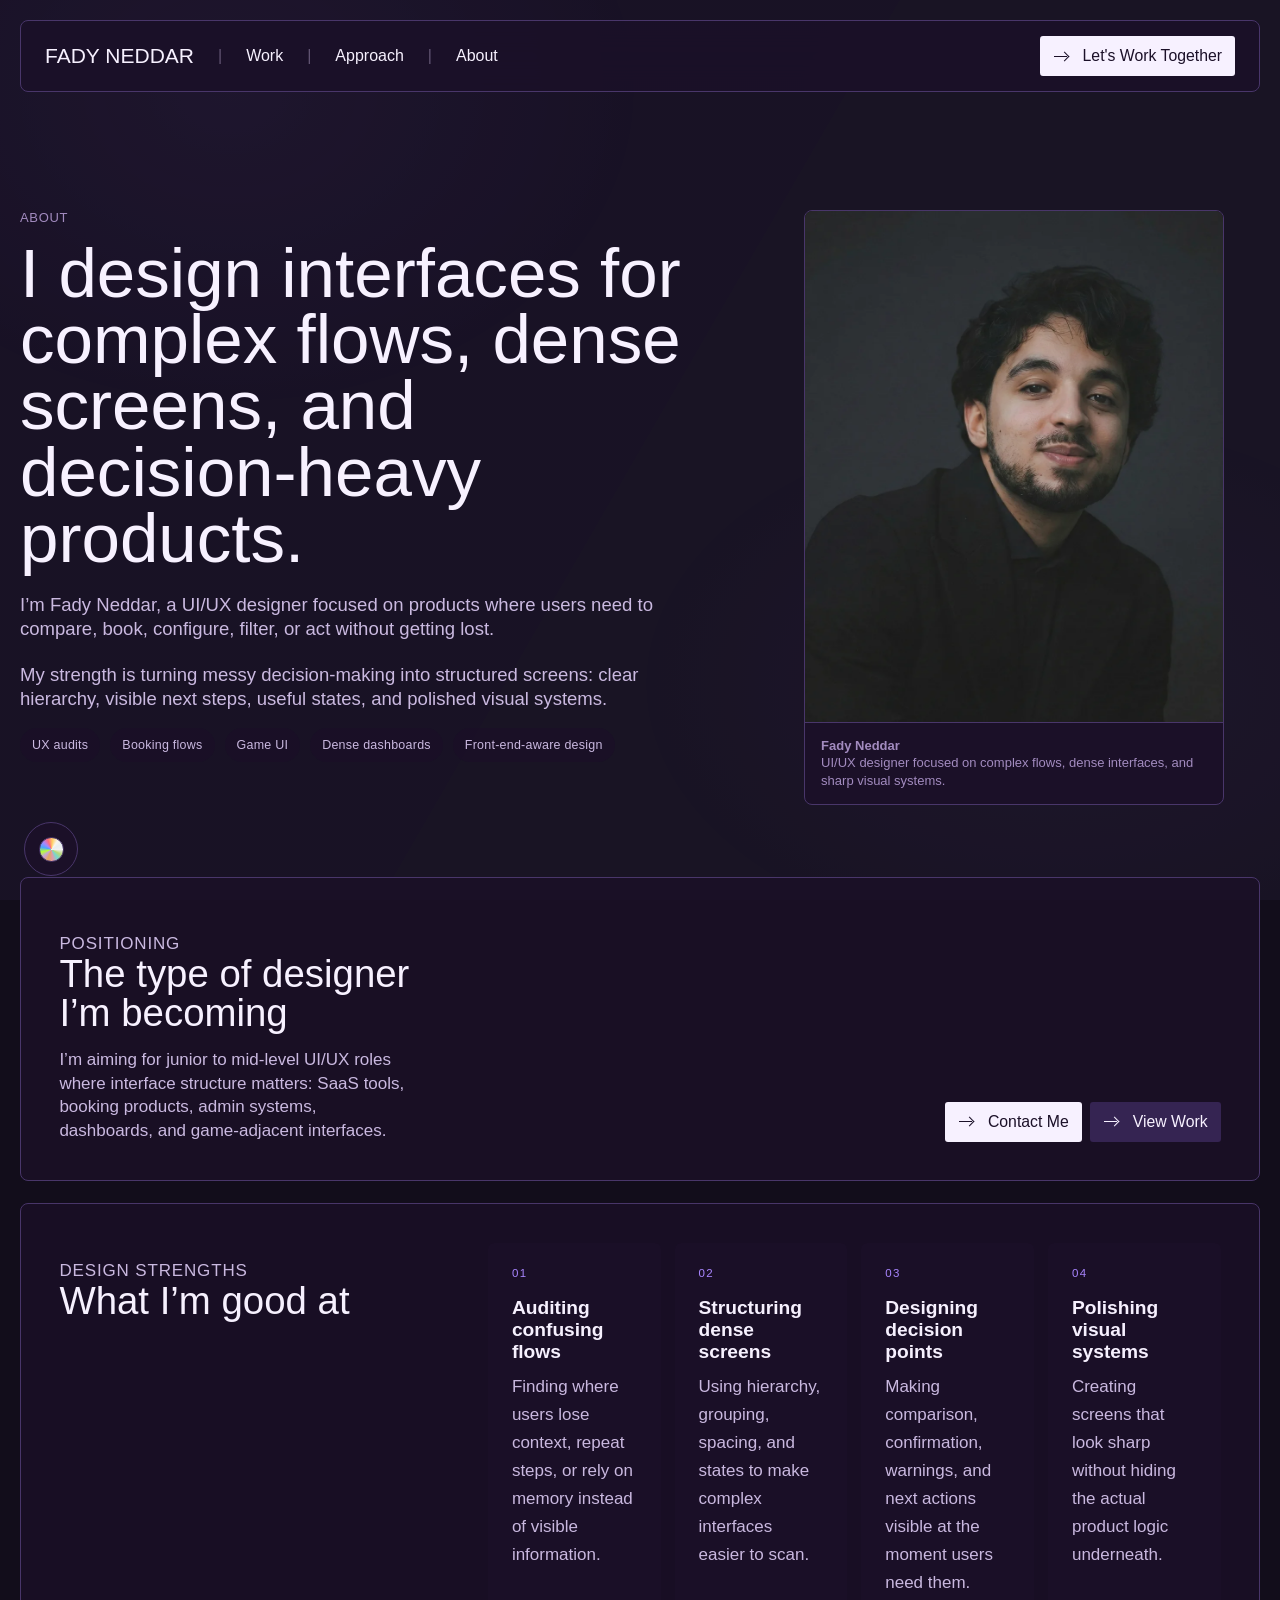
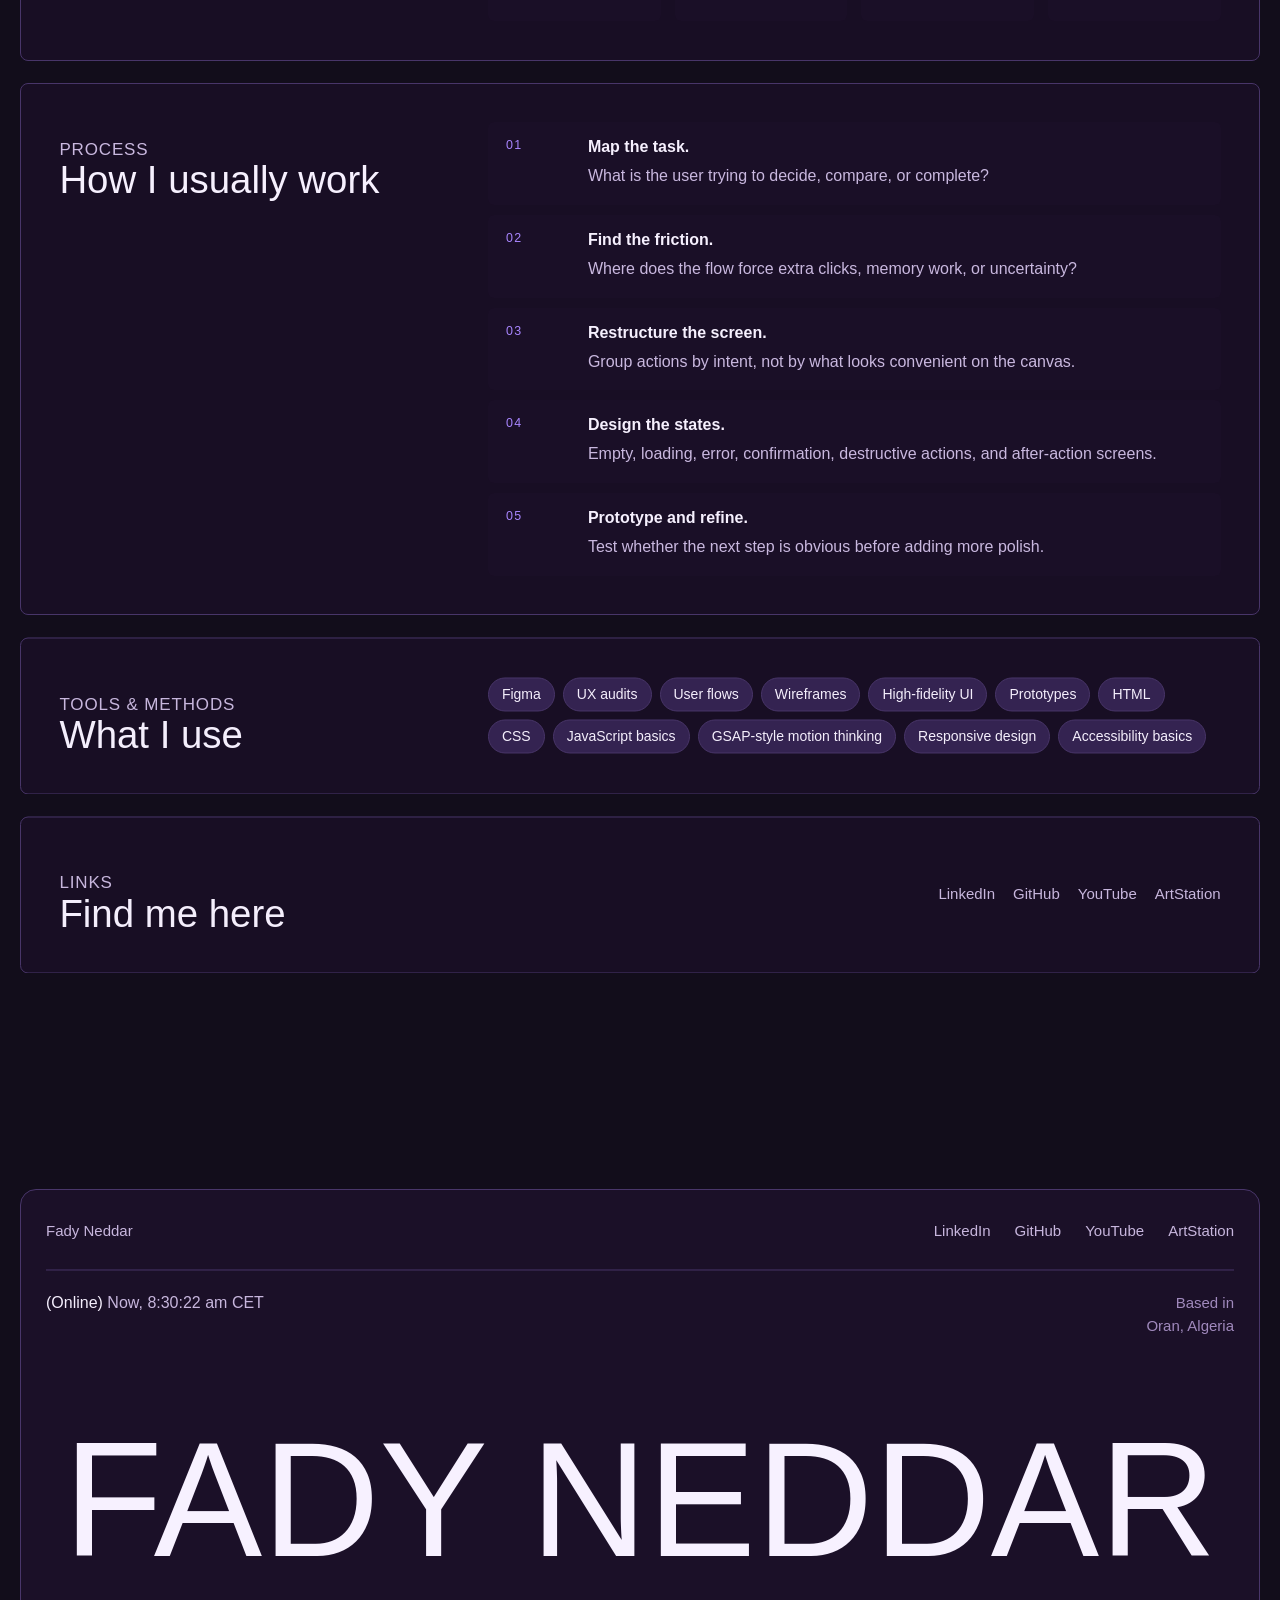
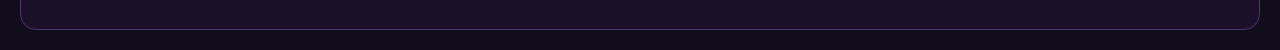
==== commit 6b75d010: "Further Fixes for Mobile Readability" ====
--- a/about.html
+++ b/about.html
@@ -334,13 +334,28 @@
           <input type="hidden" name="_subject" value="Portfolio enquiry from Fady Neddar portfolio" />
           <input class="form-honey" type="text" name="_honey" tabindex="-1" autocomplete="off" aria-hidden="true" />
           <div class="form-row">
-            <label><span>First Name <em>*</em></span><input type="text" name="firstName" placeholder="First name" required /></label>
-            <label><span>Last Name <em>*</em></span><input type="text" name="lastName" placeholder="Last name" required /></label>
+            <label>
+              <span>First Name <em>*</em></span>
+              <input type="text" name="firstName" placeholder="First name" required />
+            </label>
+            <label>
+              <span>Last Name <em>*</em></span>
+              <input type="text" name="lastName" placeholder="Last name" required />
+            </label>
           </div>
-          <label><span>Email Address <em>*</em></span><input type="email" name="email" placeholder="email@company.com" required /></label>
-          <label><span>Message <em>*</em></span><textarea name="message" placeholder="Your message" required></textarea></label>
+          <label>
+            <span>Email Address <em>*</em></span>
+            <input type="email" name="email" placeholder="email@company.com" required />
+          </label>
+          <label>
+            <span>Message <em>*</em></span>
+            <textarea name="message" placeholder="Your message" required></textarea>
+          </label>
           <p class="form-status" data-form-status aria-live="polite"></p>
-          <button class="button button-light send-button" type="submit"><span class="icon-arrow" aria-hidden="true"></span><span>Send Message</span></button>
+          <button class="button button-light send-button" type="submit">
+            <span class="icon-arrow" aria-hidden="true"></span>
+            <span>Send Message</span>
+          </button>
         </form>
       </aside>
     </div>
--- a/styles.css
+++ b/styles.css
@@ -6300,3 +6300,147 @@
     z-index: 3;
   }
 }
+
+/* ==============================
+   v20 — mobile CareRoute zoom, visible scrollbars, safer picker/form polish
+   Color picker button untouched.
+   ============================== */
+
+/* All contact drawers now use the shorter form. Keep it tidy on every page. */
+.contact-form .form-row + label,
+.contact-form label + label {
+  margin-top: 0;
+}
+
+/* Make horizontal galleries obviously scrollable instead of hiding the bar. */
+.case-carousel-viewport,
+.care-screen-row {
+  scrollbar-width: thin !important;
+  scrollbar-color: color-mix(in srgb, var(--accent) 70%, var(--text-muted)) color-mix(in srgb, var(--panel-soft) 70%, transparent) !important;
+}
+
+.case-carousel-viewport::-webkit-scrollbar,
+.care-screen-row::-webkit-scrollbar {
+  display: block !important;
+  height: 9px;
+}
+
+.case-carousel-viewport::-webkit-scrollbar-track,
+.care-screen-row::-webkit-scrollbar-track {
+  background: color-mix(in srgb, var(--panel-soft) 70%, transparent);
+  border-radius: 999px;
+}
+
+.case-carousel-viewport::-webkit-scrollbar-thumb,
+.care-screen-row::-webkit-scrollbar-thumb {
+  background: color-mix(in srgb, var(--accent) 72%, var(--text-muted));
+  border-radius: 999px;
+}
+
+.case-carousel-viewport::-webkit-scrollbar-thumb:hover,
+.care-screen-row::-webkit-scrollbar-thumb:hover {
+  background: var(--accent);
+}
+
+/* Stop the mobile page from moving behind the color menu. */
+body.theme-open {
+  overscroll-behavior: none;
+}
+
+.theme-menu {
+  overscroll-behavior: contain;
+  -webkit-overflow-scrolling: touch;
+  touch-action: pan-y;
+  scrollbar-width: thin;
+  scrollbar-color: var(--accent) rgba(var(--panel-rgb), 0.38);
+}
+
+.theme-menu::-webkit-scrollbar {
+  width: 8px;
+}
+
+.theme-menu::-webkit-scrollbar-thumb {
+  background: var(--accent);
+  border-radius: 999px;
+}
+
+@media (max-width: 760px) {
+  body.theme-open {
+    overflow: hidden;
+  }
+
+  .theme-picker {
+    left: 14px;
+    bottom: max(14px, env(safe-area-inset-bottom));
+  }
+
+  .theme-menu {
+    position: fixed;
+    left: 14px;
+    bottom: calc(max(14px, env(safe-area-inset-bottom)) + 66px);
+    width: min(240px, calc(100vw - 28px));
+    max-height: min(58svh, 420px);
+    overflow-y: auto;
+    overscroll-behavior: contain;
+  }
+
+  .theme-option {
+    min-height: 44px;
+  }
+
+  /* Native mobile swipe should handle galleries. Desktop keeps pointer drag. */
+  .case-carousel-viewport,
+  .care-screen-row {
+    cursor: auto !important;
+    touch-action: pan-x !important;
+    -webkit-overflow-scrolling: touch;
+    scroll-snap-type: x proximity !important;
+    padding-bottom: 10px;
+  }
+
+  .case-carousel-slide {
+    scroll-snap-align: start;
+  }
+
+  /* CareRoute phone screenshots need to read bigger on mobile. */
+  .case-careroute .care-phone-carousel .case-carousel-slide,
+  .case-careroute .care-phone-carousel .case-carousel-cover {
+    flex-basis: min(82vw, 360px) !important;
+  }
+
+  .case-careroute .care-phone-carousel .case-image {
+    width: 100%;
+    height: min(72svh, 680px);
+    object-fit: cover !important;
+    object-position: center top;
+  }
+
+  .case-careroute .care-screen-row img {
+    min-width: min(82vw, 360px);
+    height: min(70svh, 660px);
+    object-fit: cover;
+    object-position: center top;
+  }
+
+  /* When a CareRoute phone shot opens, keep it centered and zoomed, not tiny. */
+  .media-lightbox.is-care-route .media-lightbox-frame {
+    width: min(100%, calc(100vw - 20px));
+    height: min(86svh, 760px);
+    max-height: calc(100svh - 20px);
+    display: grid;
+    grid-template-rows: minmax(0, 1fr) auto;
+  }
+
+  .media-lightbox.is-care-route img {
+    width: 100%;
+    height: 100%;
+    max-height: none;
+    object-fit: cover;
+    object-position: center top;
+    background: var(--background);
+  }
+
+  .media-lightbox.is-care-route .media-lightbox-caption {
+    max-height: 70px;
+  }
+}
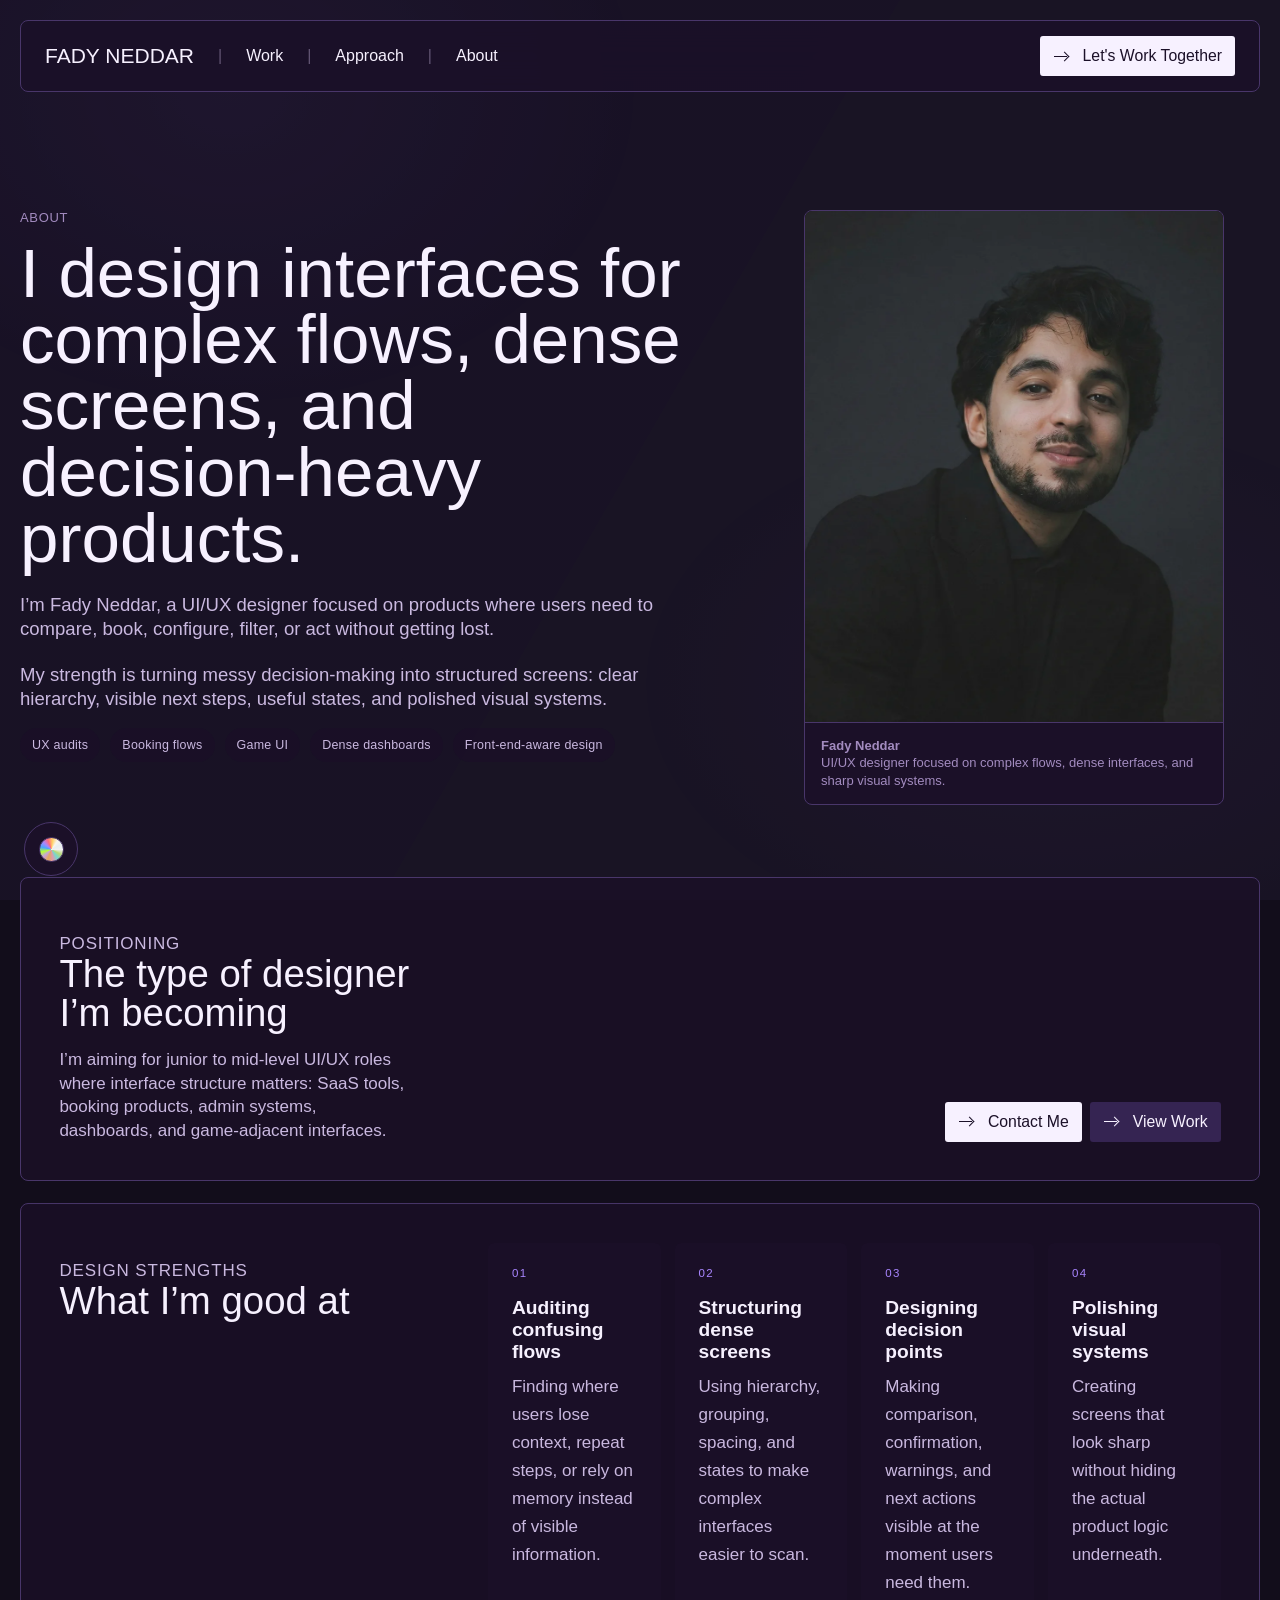
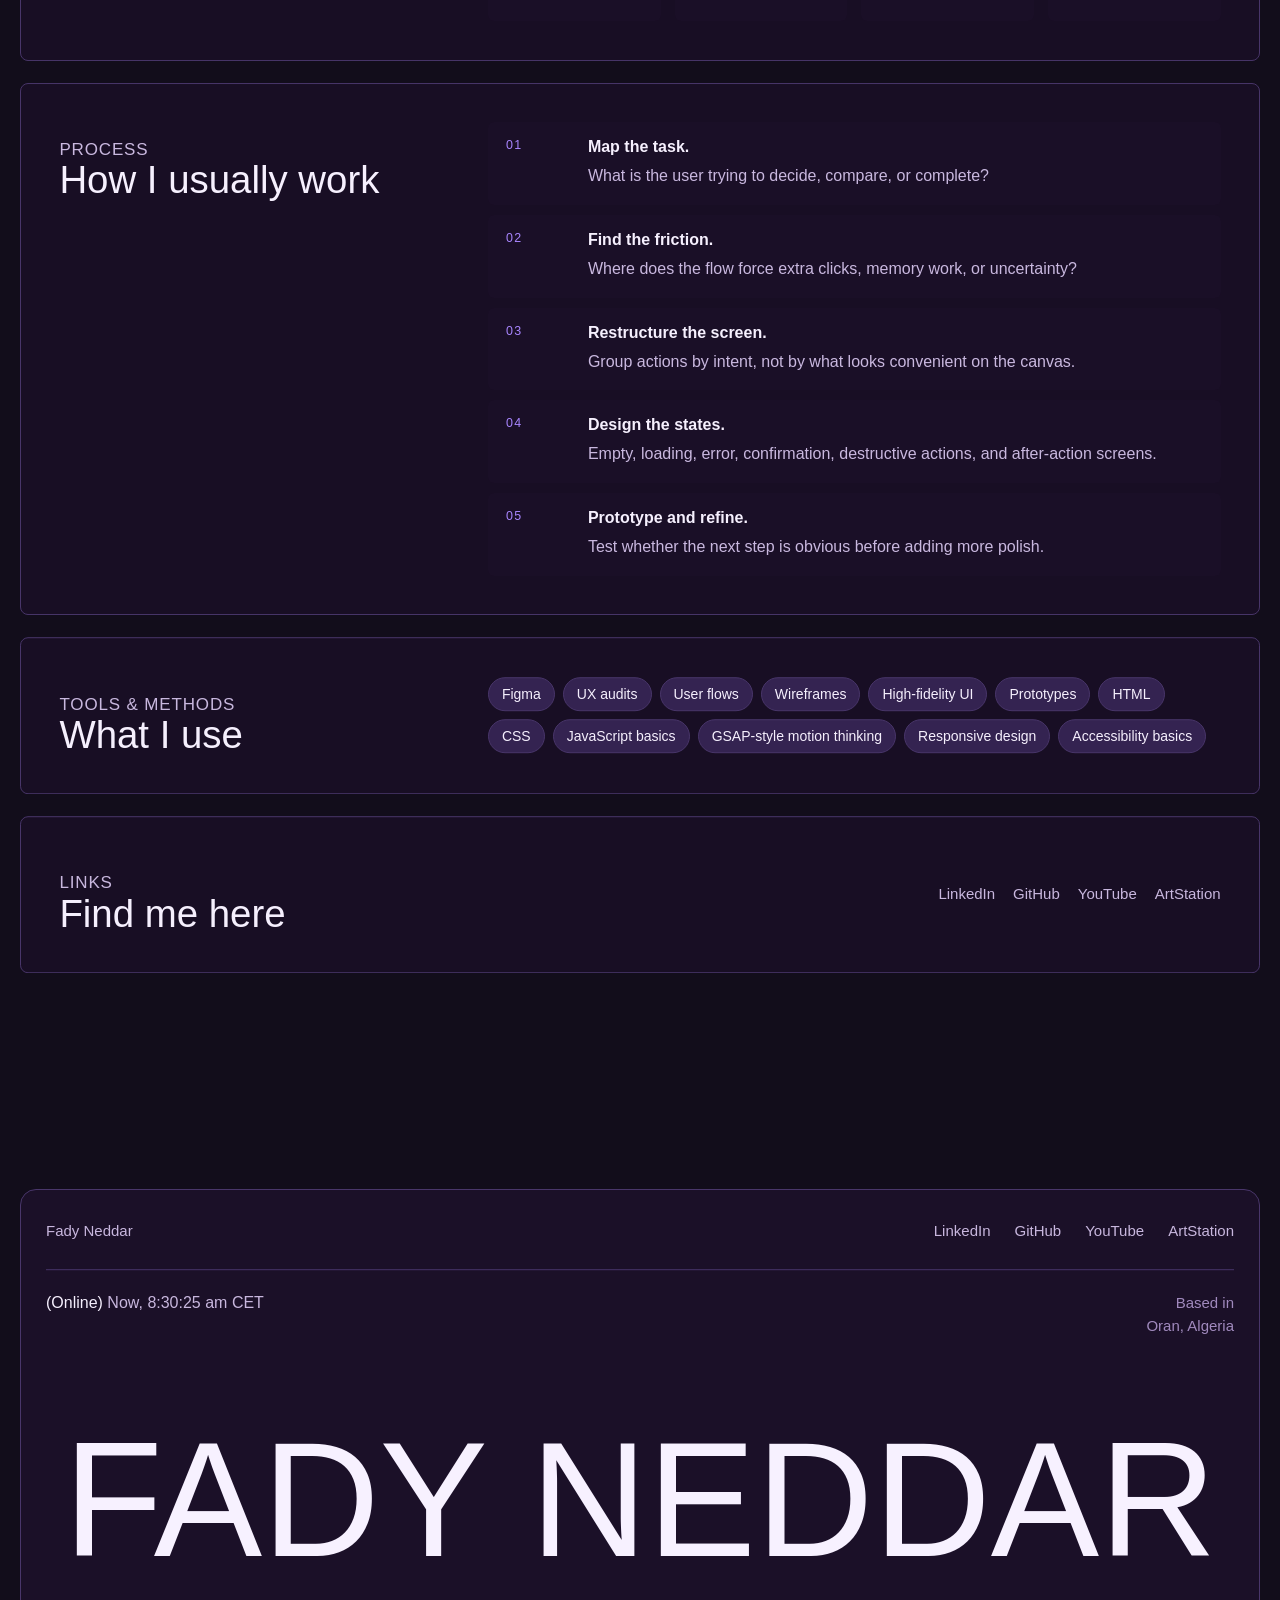
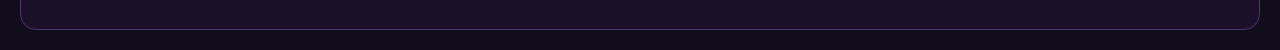
==== commit a1415c08: "Further Fixes for Mobile Readability" ====
--- a/about.html
+++ b/about.html
@@ -26,7 +26,7 @@
     <meta name="theme-color" content="#120d1b" />
     <script>
       try {
-        const theme = localStorage.getItem("portfolio-theme-v18") || "violet";
+        const theme = localStorage.getItem("portfolio-theme-v22") || "violet";
         const themeBackgrounds = {
           default: "#121312",
           olive: "#11140e",
@@ -75,13 +75,20 @@
           "lilac-light": "#ddd5ea",
           "citrus-light": "#e5dec0"
         };
+        const initialBackground = themeBackgrounds[theme] || "#120d1b";
         document.documentElement.setAttribute("data-theme", theme);
-        document.documentElement.style.setProperty("--initial-bg", themeBackgrounds[theme] || "#121312");
-        document.documentElement.style.setProperty("--initial-transition-bg", themeTransitionBackgrounds[theme] || "#0e0f0e");
+        document.documentElement.style.setProperty("--initial-bg", initialBackground);
+        document.documentElement.style.setProperty("--initial-transition-bg", themeTransitionBackgrounds[theme] || "#0e0916");
+        document.documentElement.style.setProperty("--background", initialBackground);
+        document.documentElement.style.backgroundColor = initialBackground;
+        document.querySelector('meta[name="theme-color"]')?.setAttribute("content", initialBackground);
       } catch {
         document.documentElement.setAttribute("data-theme", "violet");
         document.documentElement.style.setProperty("--initial-bg", "#120d1b");
         document.documentElement.style.setProperty("--initial-transition-bg", "#0e0916");
+        document.documentElement.style.setProperty("--background", "#120d1b");
+        document.documentElement.style.backgroundColor = "#120d1b";
+        document.querySelector('meta[name="theme-color"]')?.setAttribute("content", "#120d1b");
       }
     </script>
     <style>
--- a/styles.css
+++ b/styles.css
@@ -6444,3 +6444,144 @@
     max-height: 70px;
   }
 }
+
+/* ==============================
+   v21 — mobile scroll, header, work-card spacing, and universal centered lightbox
+   Color picker button markup intentionally untouched.
+   ============================== */
+
+/* Work page project-card image strips: reduce image gaps on desktop and mobile. */
+.work-card-track {
+  gap: 8px;
+}
+
+@media (max-width: 760px) {
+  .work-card-track {
+    gap: 6px;
+  }
+}
+
+/* Mobile header should stay in one predictable place on every page. */
+@media (max-width: 760px) {
+  .site-header {
+    position: fixed;
+    top: max(12px, env(safe-area-inset-top));
+    left: 50%;
+    z-index: 90;
+    width: calc(100% - 24px);
+    margin: 0;
+    transform: translateX(-50%);
+  }
+
+  main {
+    padding-top: 96px;
+  }
+
+  .nav-shell {
+    min-height: 58px;
+  }
+}
+
+/* Mobile horizontal galleries: show a permanent scroll hint and allow vertical page scrolling. */
+@media (max-width: 760px) {
+  .case-carousel-viewport,
+  .care-screen-row {
+    position: relative;
+    overflow-x: auto !important;
+    overflow-y: visible !important;
+    padding-bottom: 18px !important;
+    -webkit-overflow-scrolling: touch;
+    overscroll-behavior-x: contain;
+    overscroll-behavior-y: auto;
+    touch-action: pan-x pan-y !important;
+    scrollbar-width: thin !important;
+    scrollbar-color: color-mix(in srgb, var(--accent) 88%, white 4%) color-mix(in srgb, var(--panel-soft) 84%, transparent) !important;
+    background-image:
+      linear-gradient(90deg, color-mix(in srgb, var(--accent) 92%, white 4%), color-mix(in srgb, var(--accent) 92%, white 4%)),
+      linear-gradient(90deg, color-mix(in srgb, var(--panel-soft) 92%, transparent), color-mix(in srgb, var(--panel-soft) 92%, transparent));
+    background-repeat: no-repeat;
+    background-size: 32% 5px, 100% 5px;
+    background-position: left bottom, left bottom;
+    border-bottom-left-radius: 5px;
+    border-bottom-right-radius: 5px;
+  }
+
+  .case-carousel-viewport::-webkit-scrollbar,
+  .care-screen-row::-webkit-scrollbar {
+    display: block !important;
+    height: 10px !important;
+  }
+
+  .case-carousel-viewport::-webkit-scrollbar-track,
+  .care-screen-row::-webkit-scrollbar-track {
+    background: color-mix(in srgb, var(--panel-soft) 86%, transparent) !important;
+    border-radius: 999px;
+  }
+
+  .case-carousel-viewport::-webkit-scrollbar-thumb,
+  .care-screen-row::-webkit-scrollbar-thumb {
+    background: color-mix(in srgb, var(--accent) 90%, white 4%) !important;
+    border-radius: 999px;
+    border: 2px solid color-mix(in srgb, var(--background) 80%, transparent);
+  }
+}
+
+/* Mobile lightbox: all case studies should open centered/focused, not only CareRoute. */
+@media (max-width: 760px) {
+  .media-lightbox,
+  .media-lightbox.is-wide {
+    display: grid;
+    place-items: center;
+    align-items: center;
+    justify-items: center;
+    padding: 12px;
+  }
+
+  .media-lightbox-frame,
+  .media-lightbox.is-wide .media-lightbox-frame,
+  .media-lightbox.is-care-route .media-lightbox-frame {
+    width: min(100%, calc(100vw - 24px));
+    height: auto;
+    max-height: calc(100svh - 24px);
+    display: grid;
+    grid-template-rows: minmax(0, 1fr) auto;
+    overflow: hidden;
+    border: 1px solid var(--stroke);
+    border-radius: 10px;
+    padding-top: 0;
+    background: var(--panel);
+  }
+
+  .media-lightbox img,
+  .media-lightbox.is-wide img {
+    width: 100%;
+    max-width: 100%;
+    height: auto;
+    max-height: calc(100svh - 112px);
+    display: block;
+    object-fit: contain;
+    object-position: center center;
+  }
+
+  .media-lightbox.is-care-route img {
+    width: 100%;
+    height: 100%;
+    max-height: none;
+    object-fit: cover;
+    object-position: center top;
+  }
+
+  .media-lightbox-caption,
+  .media-lightbox.is-wide .media-lightbox-caption,
+  .media-lightbox.is-care-route .media-lightbox-caption {
+    position: static;
+    width: 100%;
+    min-height: 0;
+    max-height: 72px;
+    overflow: auto;
+    border-right: 0;
+    border-top: 1px solid var(--stroke);
+    padding: 10px 12px;
+    background: var(--panel);
+  }
+}
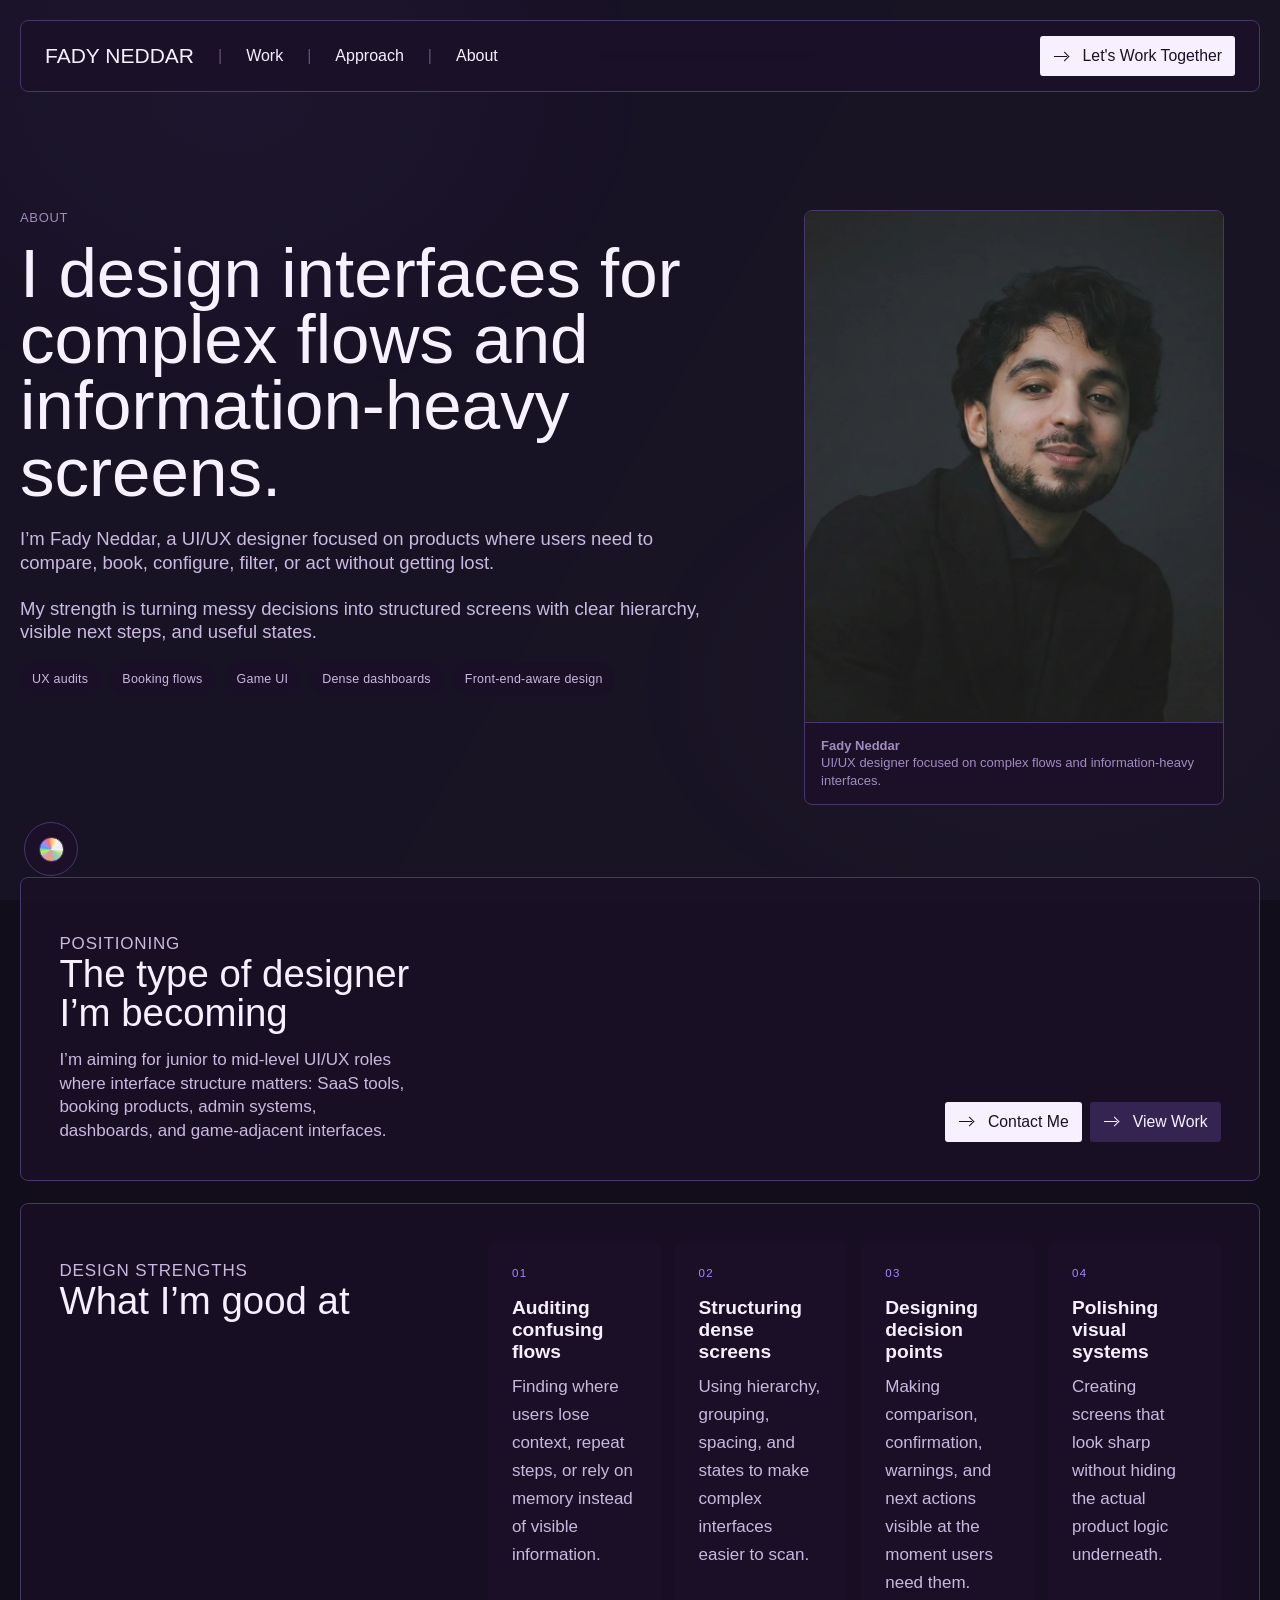
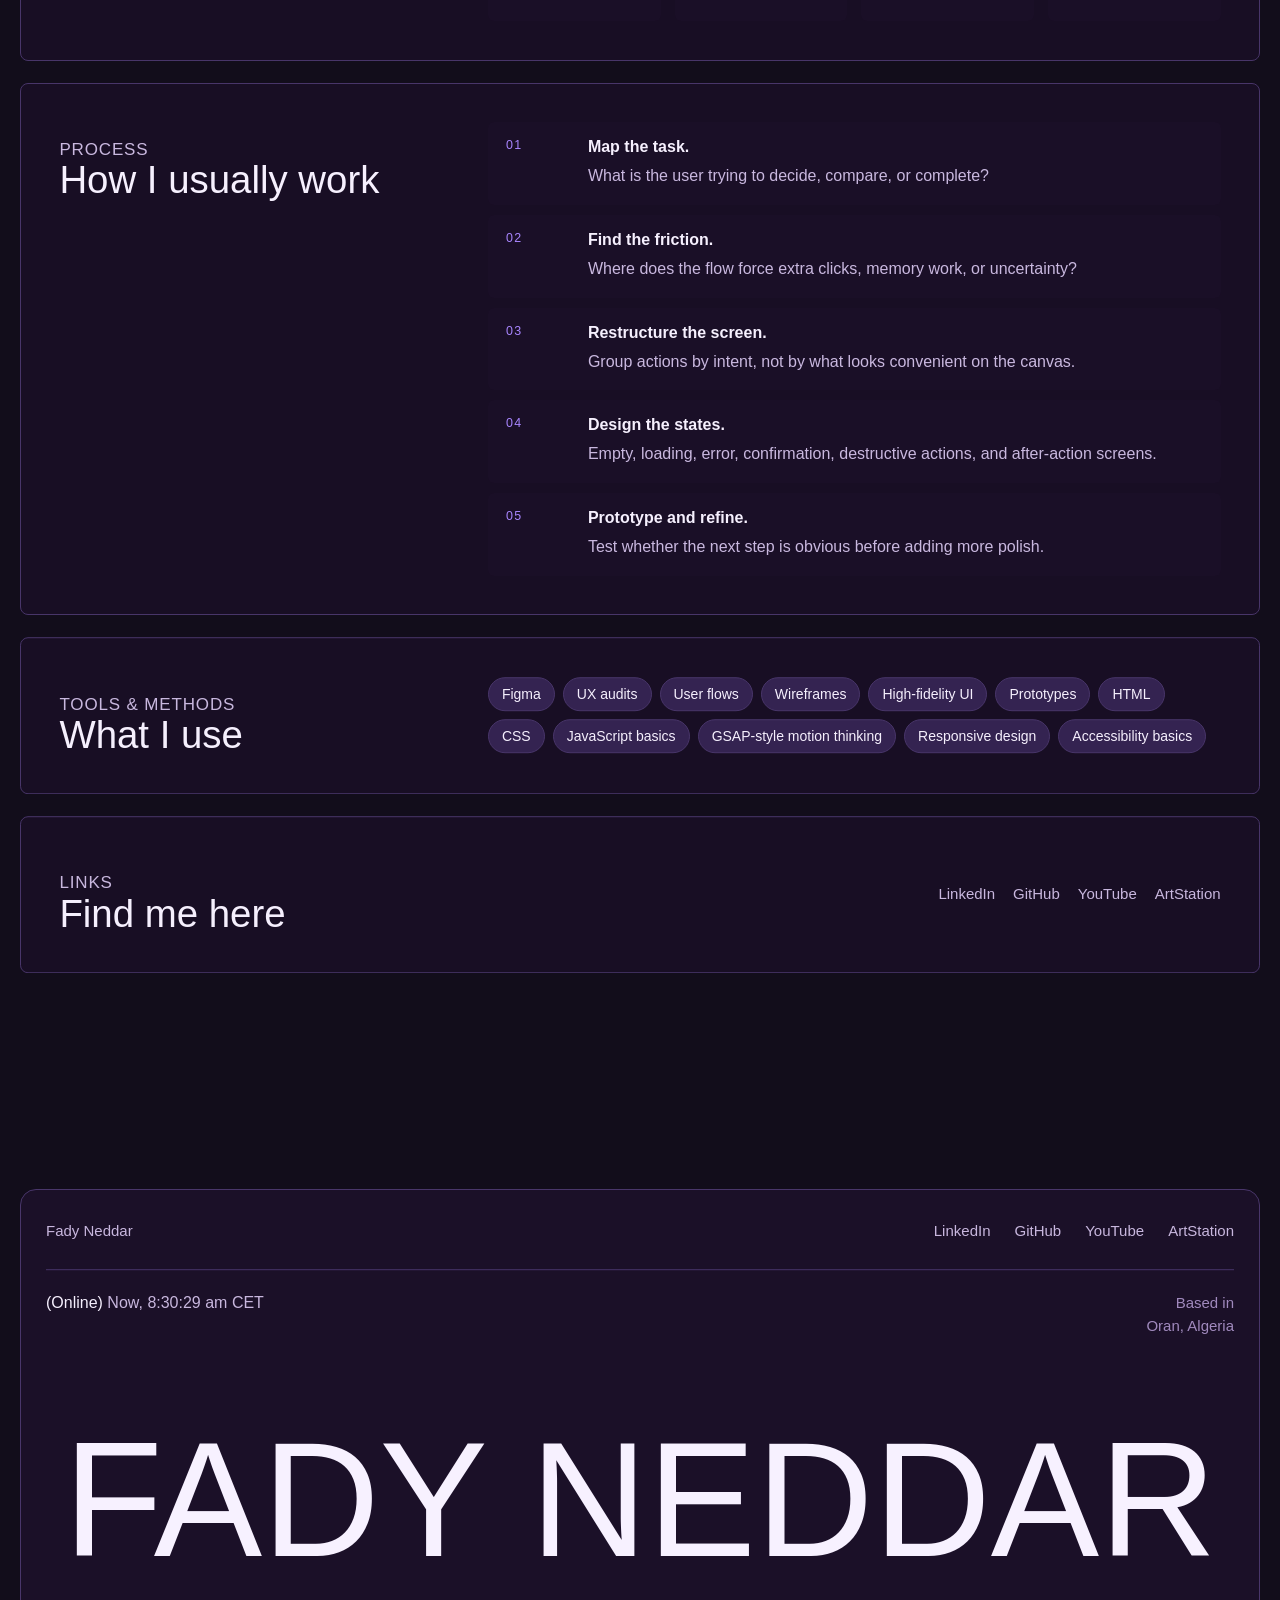
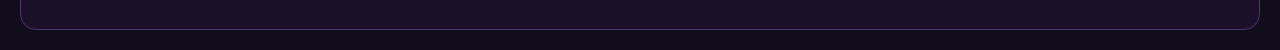
==== commit eecf0e5d: "Further Fixes for Mobile Readability" ====
--- a/about.html
+++ b/about.html
@@ -167,12 +167,12 @@
       <section class="about-hero" aria-labelledby="about-title">
         <div class="about-copy">
           <p class="about-kicker">About</p>
-          <h1 id="about-title">I design interfaces for complex flows, dense screens, and decision-heavy products.</h1>
+          <h1 id="about-title">I design interfaces for complex flows and information-heavy screens.</h1>
           <p>
             I’m Fady Neddar, a UI/UX designer focused on products where users need to compare, book, configure, filter, or act without getting lost.
           </p>
           <p>
-            My strength is turning messy decision-making into structured screens: clear hierarchy, visible next steps, useful states, and polished visual systems.
+            My strength is turning messy decisions into structured screens with clear hierarchy, visible next steps, and useful states.
           </p>
           <div class="proof-strip compact" aria-label="Core focus">
             <span>UX audits</span>
@@ -187,7 +187,7 @@
           <img src="./imgs/fady-neddar-portrait.webp" alt="Portrait of Fady Neddar" fetchpriority="high" decoding="async" />
           <figcaption>
             <strong>Fady Neddar</strong><br />
-            UI/UX designer focused on complex flows, dense interfaces, and sharp visual systems.
+            UI/UX designer focused on complex flows and information-heavy interfaces.
           </figcaption>
         </figure>
       </section>
--- a/styles.css
+++ b/styles.css
@@ -5371,7 +5371,7 @@
 }
 
 /* ==============================
-   v8 — case structure and theme updates
+   v8 - case structure and theme updates
    Color picker button markup intentionally untouched.
    ============================== */
 :root {
@@ -5561,7 +5561,7 @@
 
 
 /* ==============================
-   v11 — CareRoute truth + smooth draggable rows
+   v11 - CareRoute truth + smooth draggable rows
    Color picker button markup intentionally untouched.
    ============================== */
 .case-process-strip {
@@ -5635,7 +5635,7 @@
 }
 
 /* ==============================
-   v12 — mobile case table + process shortcut fixes
+   v12 - mobile case table + process shortcut fixes
    Color picker/button untouched.
    ============================== */
 @media (max-width: 760px) {
@@ -5760,7 +5760,7 @@
 }
 
 /* ==============================
-   v14 — mobile readability + stronger red theme
+   v14 - mobile readability + stronger red theme
    Color picker button markup intentionally untouched.
    ============================== */
 html[data-theme="red"] {
@@ -5997,7 +5997,7 @@
 }
 
 /* ==============================
-   v16 — final mobile fixes requested
+   v16 - final mobile fixes requested
    Color picker button untouched.
    ============================== */
 
@@ -6216,7 +6216,7 @@
 
 
 /* ==============================
-   v17 — theme naming, mobile drag, centered lightbox
+   v17 - theme naming, mobile drag, centered lightbox
    Color picker button untouched.
    ============================== */
 .case-carousel-viewport,
@@ -6302,7 +6302,7 @@
 }
 
 /* ==============================
-   v20 — mobile CareRoute zoom, visible scrollbars, safer picker/form polish
+   v20 - mobile CareRoute zoom, visible scrollbars, safer picker/form polish
    Color picker button untouched.
    ============================== */
 
@@ -6446,7 +6446,7 @@
 }
 
 /* ==============================
-   v21 — mobile scroll, header, work-card spacing, and universal centered lightbox
+   v21 - mobile scroll, header, work-card spacing, and universal centered lightbox
    Color picker button markup intentionally untouched.
    ============================== */
 
@@ -6585,3 +6585,529 @@
     background: var(--panel);
   }
 }
+
+/* Mobile: remove animated decorative background layers for a calmer, lighter page. */
+@media (max-width: 760px) {
+  .background-waves {
+    display: none !important;
+  }
+}
+
+/* v24 - mobile galleries: real persistent scrollbar + contact drawer above fixed header */
+@media (max-width: 760px) {
+  .case-carousel-viewport,
+  .care-screen-row {
+    overflow-x: auto !important;
+    overflow-y: hidden !important;
+    padding-bottom: 0 !important;
+    background-image: none !important;
+    border-bottom-left-radius: 0 !important;
+    border-bottom-right-radius: 0 !important;
+    -webkit-overflow-scrolling: touch;
+    touch-action: pan-x pan-y !important;
+    scrollbar-width: none !important;
+  }
+
+  .case-carousel-viewport::-webkit-scrollbar,
+  .care-screen-row::-webkit-scrollbar {
+    display: none !important;
+    width: 0 !important;
+    height: 0 !important;
+  }
+
+  .mobile-gallery-scrollbar {
+    position: relative;
+    display: block;
+    width: 100%;
+    height: 8px;
+    margin: 10px 0 0;
+    overflow: hidden;
+    border-radius: 999px;
+    background: color-mix(in srgb, var(--panel-soft) 78%, var(--background));
+    box-shadow: inset 0 0 0 1px color-mix(in srgb, var(--stroke) 72%, transparent);
+    cursor: pointer;
+    touch-action: none;
+  }
+
+  .mobile-gallery-scrollbar[hidden] {
+    display: none;
+  }
+
+  .mobile-gallery-scrollbar-thumb {
+    position: absolute;
+    top: 0;
+    bottom: 0;
+    left: 0;
+    min-width: 54px;
+    border-radius: inherit;
+    background: var(--accent);
+    box-shadow: 0 0 12px color-mix(in srgb, var(--accent) 44%, transparent);
+    will-change: left, width;
+  }
+
+  .contact-drawer-shell {
+    z-index: 140;
+  }
+
+  .contact-drawer {
+    padding-top: max(28px, calc(env(safe-area-inset-top) + 18px));
+  }
+
+  .drawer-close {
+    top: max(16px, calc(env(safe-area-inset-top) + 8px));
+    right: 16px;
+    z-index: 150;
+  }
+}
+
+
+/* v25: writing cleanup, source links, and iOS form zoom fix */
+.source-links {
+  display: flex;
+  flex-wrap: wrap;
+  gap: 10px 16px;
+  align-items: center;
+  margin-top: 18px;
+  font-size: 0.84rem;
+}
+.source-links span {
+  color: var(--accent);
+  font-weight: 700;
+  text-transform: uppercase;
+  letter-spacing: 0.08em;
+}
+.source-links a {
+  color: var(--text-soft);
+  text-decoration: underline;
+  text-underline-offset: 3px;
+}
+.source-links a:hover,
+.source-links a:focus-visible {
+  color: var(--text);
+}
+@media (max-width: 820px) {
+  input,
+  select,
+  textarea,
+  .contact-form input,
+  .contact-form select,
+  .contact-form textarea {
+    font-size: 16px !important;
+  }
+}
+
+
+/* ==============================
+   v26 CareRoute focused case study
+   ============================== */
+.care-product-summary {
+  margin-top: clamp(34px, 5vw, 72px);
+  max-width: 980px;
+}
+.care-product-summary h2 {
+  max-width: 900px;
+  margin: 8px 0 12px;
+  color: var(--text);
+  font-size: clamp(28px, 4vw, 58px);
+  line-height: 1.02;
+  letter-spacing: -0.05em;
+}
+.care-product-summary > p:last-child {
+  max-width: 760px;
+  color: var(--text-subtle);
+}
+.care-hero-meta {
+  margin-top: clamp(22px, 3vw, 36px);
+  padding-top: clamp(18px, 2vw, 26px);
+  border-top: 1px solid var(--stroke);
+}
+.care-three-grid {
+  grid-template-columns: repeat(3, minmax(0, 1fr));
+}
+.supporting-gallery {
+  overflow: hidden;
+}
+@media (max-width: 860px) {
+  .care-three-grid { grid-template-columns: 1fr; }
+}
+@media (max-width: 760px) {
+  .care-product-summary { margin-top: 28px; }
+  .care-product-summary h2 { font-size: clamp(32px, 10vw, 48px); }
+  .care-hero-meta { grid-template-columns: 1fr; }
+}
+
+
+/* CareRoute v27: interview detail and explicit flow sections */
+.care-interview-grid {
+  display: grid;
+  grid-template-columns: repeat(3, minmax(0, 1fr));
+  gap: 1rem;
+  margin-top: 1.5rem;
+}
+.care-interview-card {
+  border: 1px solid var(--border-color);
+  border-radius: 0.85rem;
+  padding: 1.15rem;
+  background: color-mix(in srgb, var(--surface-color) 88%, transparent);
+}
+.care-interview-card > span,
+.care-interview-meta {
+  color: var(--accent-color);
+  text-transform: uppercase;
+  letter-spacing: .08em;
+  font-size: .72rem;
+}
+.care-interview-card h3 {
+  margin: .55rem 0 .2rem;
+  font-size: 1.35rem;
+}
+.care-interview-card p {
+  margin: .7rem 0;
+  line-height: 1.55;
+}
+.care-interview-card blockquote {
+  margin: .9rem 0;
+  padding-left: .85rem;
+  border-left: 2px solid var(--accent-color);
+  font-size: 1rem;
+  line-height: 1.45;
+}
+.care-interview-card ul {
+  margin: .7rem 0 0;
+  padding-left: 1rem;
+}
+.care-interview-card li {
+  margin: .45rem 0;
+  line-height: 1.45;
+}
+.care-research-summary {
+  margin-top: 1.25rem;
+}
+.care-feature-gallery {
+  margin-top: 1.4rem;
+}
+@media (max-width: 820px) {
+  .care-interview-grid { grid-template-columns: 1fr; }
+  .care-interview-card { padding: 1rem; }
+  .care-interview-card h3 { font-size: 1.15rem; }
+}
+
+
+/* CareRoute v28: compact research bridge and journey strip */
+.care-secondary-grid {
+  display: grid;
+  grid-template-columns: repeat(3, minmax(0, 1fr));
+  gap: 1rem;
+  margin-top: 1.4rem;
+}
+.care-source-note {
+  margin: 1rem 0 0;
+  color: var(--text-subtle);
+  font-size: .86rem;
+}
+.care-synthesis-table {
+  margin-top: 1.4rem;
+}
+.care-journey-compare {
+  display: grid;
+  gap: 1rem;
+  margin-top: 1.4rem;
+}
+.care-journey-compare article {
+  border: 1px solid var(--border-color);
+  border-radius: .85rem;
+  padding: 1rem;
+  background: color-mix(in srgb, var(--surface-color) 88%, transparent);
+}
+.care-journey-compare article > span,
+.care-requirement-list span {
+  color: var(--accent-color);
+  text-transform: uppercase;
+  letter-spacing: .08em;
+  font-size: .72rem;
+}
+.care-journey-strip {
+  display: grid;
+  grid-template-columns: repeat(5, minmax(0, 1fr));
+  gap: .6rem;
+  margin-top: .8rem;
+}
+.care-journey-strip strong {
+  position: relative;
+  display: flex;
+  min-height: 68px;
+  align-items: center;
+  padding: .7rem .8rem;
+  border: 1px solid var(--stroke);
+  border-radius: .65rem;
+  color: var(--text);
+  font-size: .88rem;
+  line-height: 1.25;
+}
+.care-journey-strip strong:not(:last-child)::after {
+  content: '→';
+  position: absolute;
+  right: -.52rem;
+  z-index: 2;
+  color: var(--accent-color);
+  font-weight: 700;
+}
+.care-requirement-list {
+  display: grid;
+  grid-template-columns: repeat(4, minmax(0, 1fr));
+  gap: 1rem;
+  margin-top: 1.25rem;
+}
+.care-requirement-list article {
+  border-top: 1px solid var(--stroke);
+  padding-top: .9rem;
+}
+.care-requirement-list p {
+  margin: .65rem 0 0;
+  line-height: 1.5;
+}
+@media (max-width: 900px) {
+  .care-secondary-grid,
+  .care-requirement-list { grid-template-columns: repeat(2, minmax(0, 1fr)); }
+  .care-journey-strip { grid-template-columns: 1fr; gap: .48rem; }
+  .care-journey-strip strong { min-height: auto; }
+  .care-journey-strip strong:not(:last-child)::after {
+    content: '↓';
+    right: auto;
+    left: 50%;
+    bottom: -.64rem;
+    transform: translateX(-50%);
+  }
+}
+@media (max-width: 560px) {
+  .care-secondary-grid,
+  .care-requirement-list { grid-template-columns: 1fr; }
+}
+
+
+/* v29: CareRoute hero simplification */
+.case-careroute .case-tldr {
+  margin-top: clamp(34px, 4vw, 54px);
+}
+@media (max-width: 760px) {
+  .case-careroute .case-tldr {
+    margin-top: 26px;
+  }
+}
+
+
+/* v30 CareRoute: restore the editorial case-study rhythm used by the game pages */
+.case-careroute .care-user-quote-grid,
+.case-careroute .care-persona-grid,
+.case-careroute .evidence-grid,
+.case-careroute .decision-grid {
+  margin-top: 1.35rem;
+}
+.case-careroute .care-user-quote-grid {
+  grid-template-columns: repeat(3, minmax(0, 1fr));
+}
+.case-careroute .care-user-quote-grid .quote-card {
+  min-height: 250px;
+  display: flex;
+  flex-direction: column;
+  justify-content: space-between;
+}
+.case-careroute .care-user-quote-grid .quote-card p {
+  font-size: clamp(1rem, 1.25vw, 1.2rem);
+  line-height: 1.5;
+}
+.case-careroute .care-user-quote-grid cite {
+  margin-top: 1.3rem;
+}
+.case-careroute .care-persona-grid {
+  grid-template-columns: repeat(3, minmax(0, 1fr));
+}
+.case-careroute .care-research-summary {
+  margin-top: 2.1rem;
+}
+.case-careroute .care-research-summary > .case-kicker {
+  margin-bottom: .85rem;
+}
+.case-careroute .care-source-note {
+  margin-top: .9rem;
+  opacity: .72;
+}
+.case-careroute .care-journey-compare-flow {
+  display: grid;
+  gap: 1rem;
+  margin-top: 1.35rem;
+}
+.case-careroute .care-journey-compare-flow .care-flow-card {
+  margin: 0;
+}
+.case-careroute .care-flow-label {
+  display: block;
+  margin-bottom: 1rem;
+  color: var(--accent);
+  font-size: .74rem;
+  font-weight: 700;
+  letter-spacing: .1em;
+  text-transform: uppercase;
+}
+.case-careroute .care-journey-compare-flow .care-flow {
+  margin-top: 0;
+}
+.case-careroute .care-requirement-list {
+  margin-top: 1.2rem;
+}
+@media (max-width: 900px) {
+  .case-careroute .care-user-quote-grid,
+  .case-careroute .care-persona-grid {
+    grid-template-columns: 1fr;
+  }
+  .case-careroute .care-user-quote-grid .quote-card {
+    min-height: auto;
+  }
+}
+
+/* v31 - Mobile uses a clean flat theme background with no decorative glow layers. */
+@media (max-width: 760px) {
+  body::before,
+  .background-waves {
+    display: none !important;
+  }
+
+  html,
+  body {
+    background-image: none !important;
+  }
+}
+
+
+/* v32 - Compact CareRoute research and requirements */
+.case-careroute .care-interview-list {
+  display: grid;
+  gap: 10px;
+  margin-top: 1.35rem;
+}
+.case-careroute .care-interview-item {
+  display: grid;
+  grid-template-columns: minmax(170px, .72fr) minmax(240px, 1fr) minmax(300px, 1.25fr);
+  gap: clamp(18px, 3vw, 44px);
+  align-items: center;
+  border-top: 1px solid var(--stroke);
+  padding: 18px 0;
+}
+.case-careroute .care-interview-item:last-child {
+  border-bottom: 1px solid var(--stroke);
+}
+.case-careroute .care-interview-meta span,
+.case-careroute .care-interview-meta small {
+  display: block;
+}
+.case-careroute .care-interview-meta span {
+  color: var(--accent);
+  font-size: 12px;
+  font-weight: 700;
+  letter-spacing: .08em;
+  text-transform: uppercase;
+}
+.case-careroute .care-interview-meta small {
+  margin-top: 8px;
+  color: var(--text-dim);
+  font-size: 13px;
+  line-height: 1.35;
+}
+.case-careroute .care-interview-body h3,
+.case-careroute .care-interview-body p,
+.case-careroute .care-interview-item blockquote {
+  margin: 0;
+}
+.case-careroute .care-interview-body h3 {
+  color: var(--text);
+  font-size: 17px;
+  font-weight: 500;
+  line-height: 1.2;
+}
+.case-careroute .care-interview-body p {
+  margin-top: 8px;
+  color: var(--text-muted);
+  font-size: 14px;
+  line-height: 1.45;
+}
+.case-careroute .care-interview-item blockquote {
+  color: var(--text);
+  font-size: clamp(15px, 1.15vw, 18px);
+  line-height: 1.42;
+}
+.case-careroute .care-research-summary {
+  margin-top: clamp(34px, 4vw, 54px);
+}
+.case-careroute .care-compact-list {
+  display: grid;
+  grid-template-columns: repeat(2, minmax(0, 1fr));
+  margin: .95rem 0 0;
+  padding: 0;
+  border-top: 1px solid var(--stroke);
+  list-style: none;
+}
+.case-careroute .care-compact-list li {
+  display: grid;
+  grid-template-columns: 32px minmax(0, 1fr);
+  gap: 10px;
+  align-items: start;
+  border-bottom: 1px solid var(--stroke);
+  padding: 15px 4px 15px 0;
+}
+.case-careroute .care-compact-list li:nth-child(odd) {
+  padding-right: 18px;
+}
+.case-careroute .care-compact-list li:nth-child(even) {
+  border-left: 1px solid var(--stroke);
+  padding-left: 18px;
+}
+.case-careroute .care-compact-list span {
+  color: var(--accent);
+  font-size: 12px;
+  font-weight: 700;
+  line-height: 1.45;
+}
+.case-careroute .care-compact-list p {
+  margin: 0;
+  color: var(--text-muted);
+  font-size: 15px;
+  line-height: 1.42;
+}
+.case-careroute .care-requirement-list {
+  margin-top: 1rem;
+}
+@media (max-width: 900px) {
+  .case-careroute .care-interview-item {
+    grid-template-columns: minmax(0, .7fr) minmax(0, 1.3fr);
+    gap: 12px 20px;
+  }
+  .case-careroute .care-interview-item blockquote {
+    grid-column: 1 / -1;
+    color: var(--text-muted);
+  }
+}
+@media (max-width: 560px) {
+  .case-careroute .care-interview-item {
+    display: block;
+    padding: 15px 0;
+  }
+  .case-careroute .care-interview-body {
+    margin-top: 12px;
+  }
+  .case-careroute .care-interview-item blockquote {
+    margin-top: 12px;
+    padding-left: 12px;
+    border-left: 2px solid var(--accent);
+    font-size: 15px;
+    line-height: 1.45;
+  }
+  .case-careroute .care-compact-list {
+    grid-template-columns: 1fr;
+  }
+  .case-careroute .care-compact-list li,
+  .case-careroute .care-compact-list li:nth-child(odd),
+  .case-careroute .care-compact-list li:nth-child(even) {
+    border-left: 0;
+    padding: 13px 0;
+  }
+}
